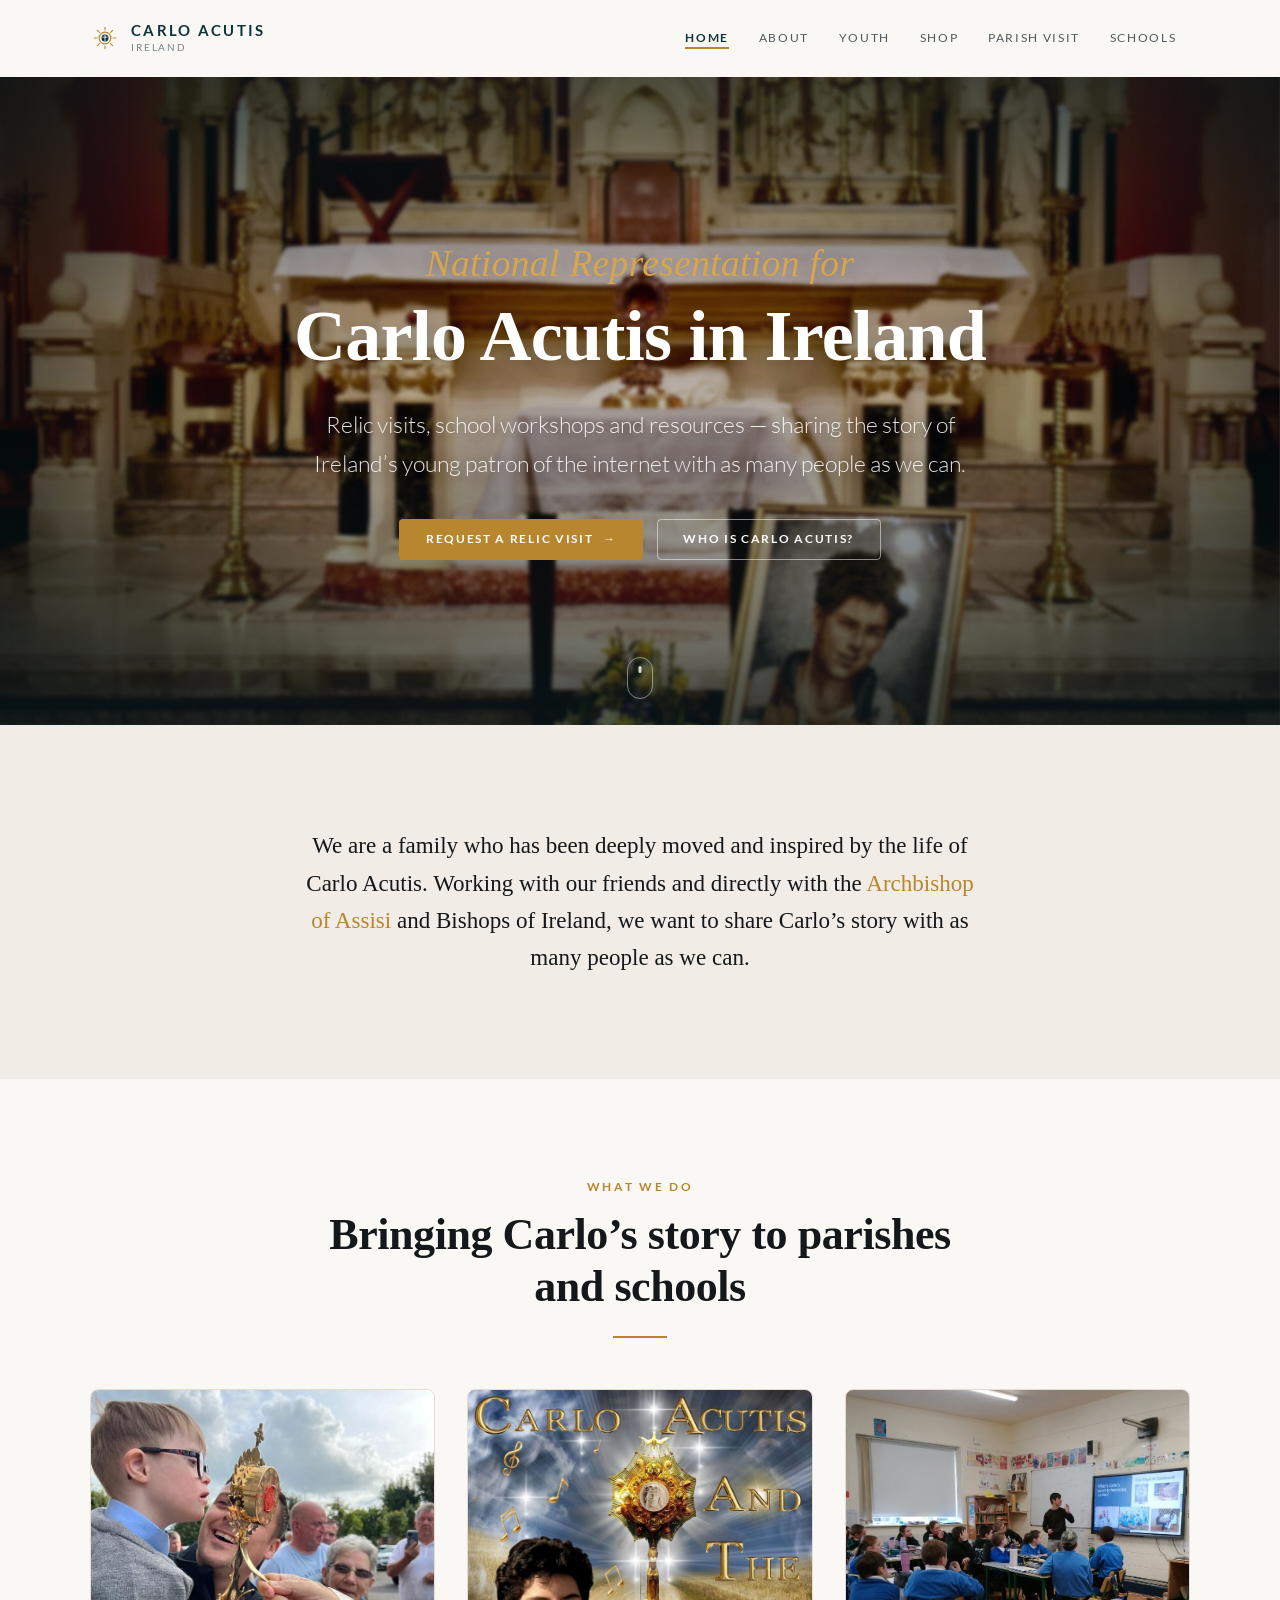
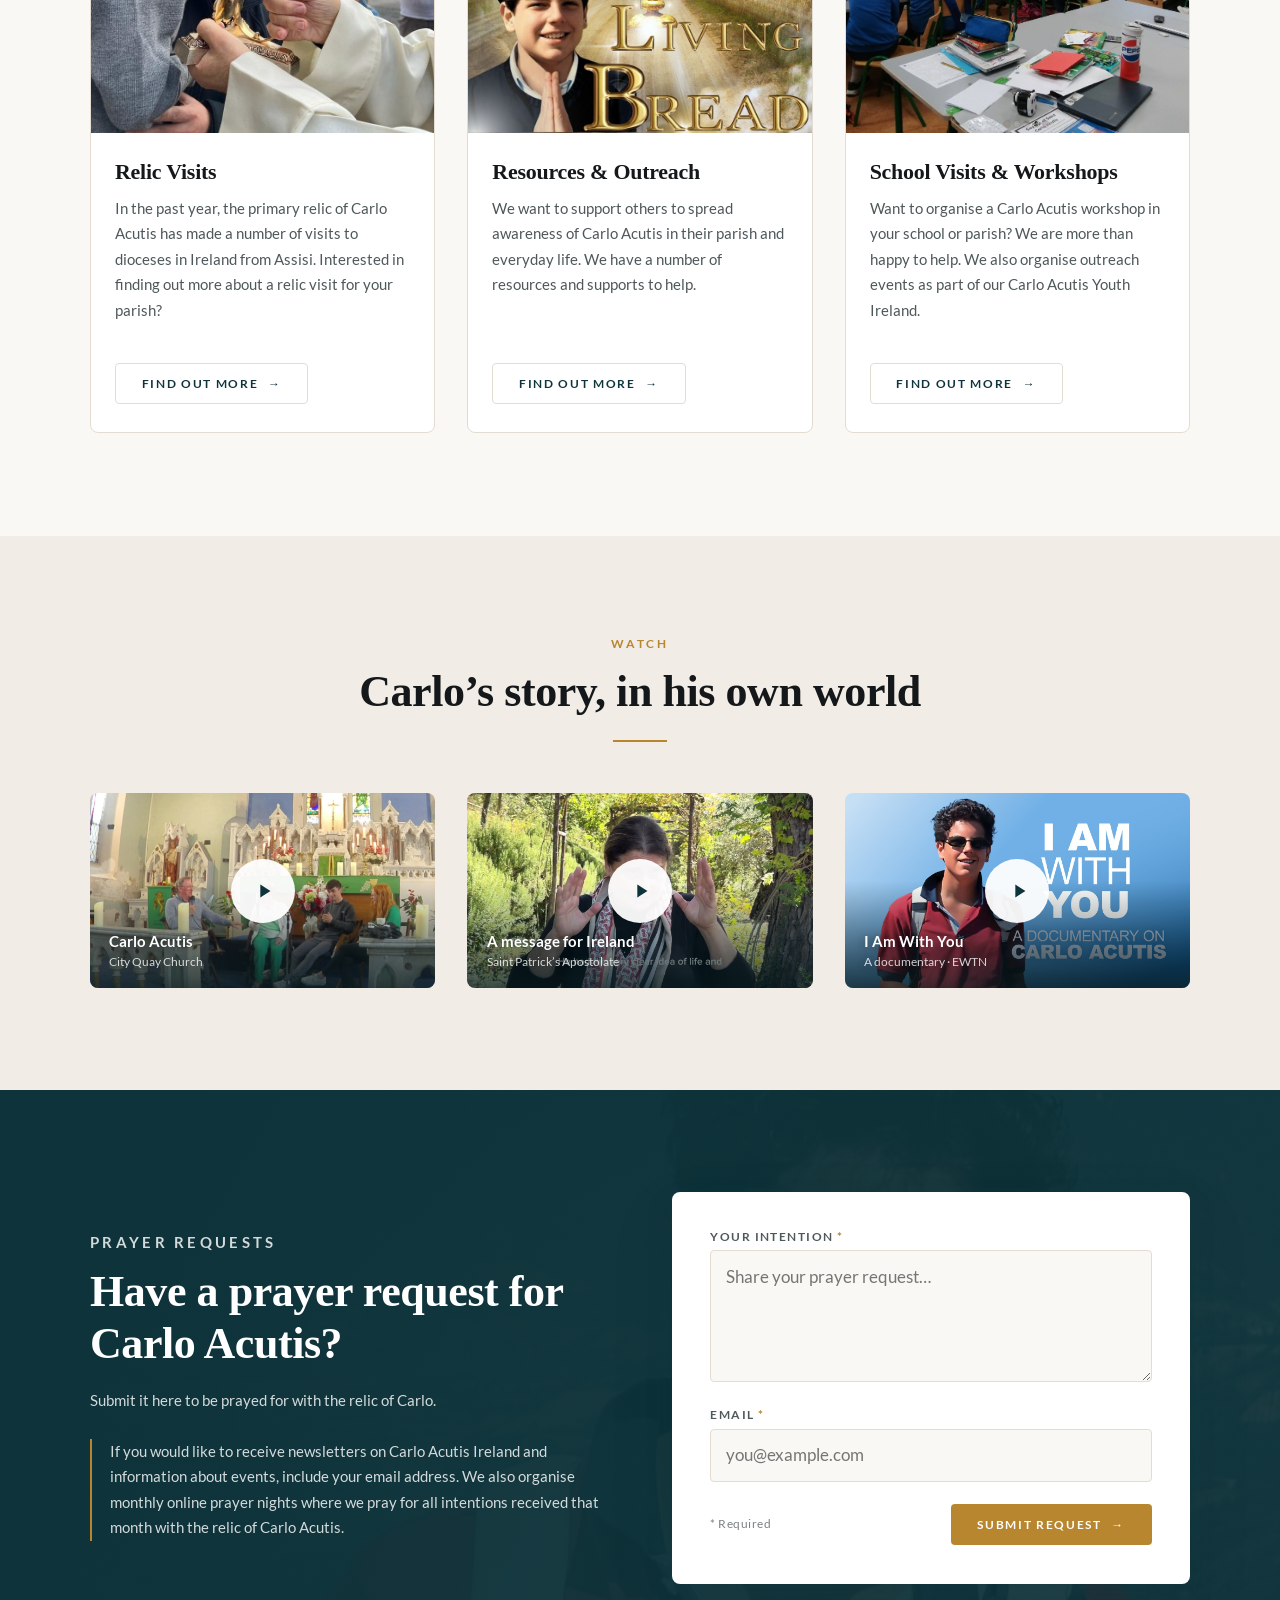
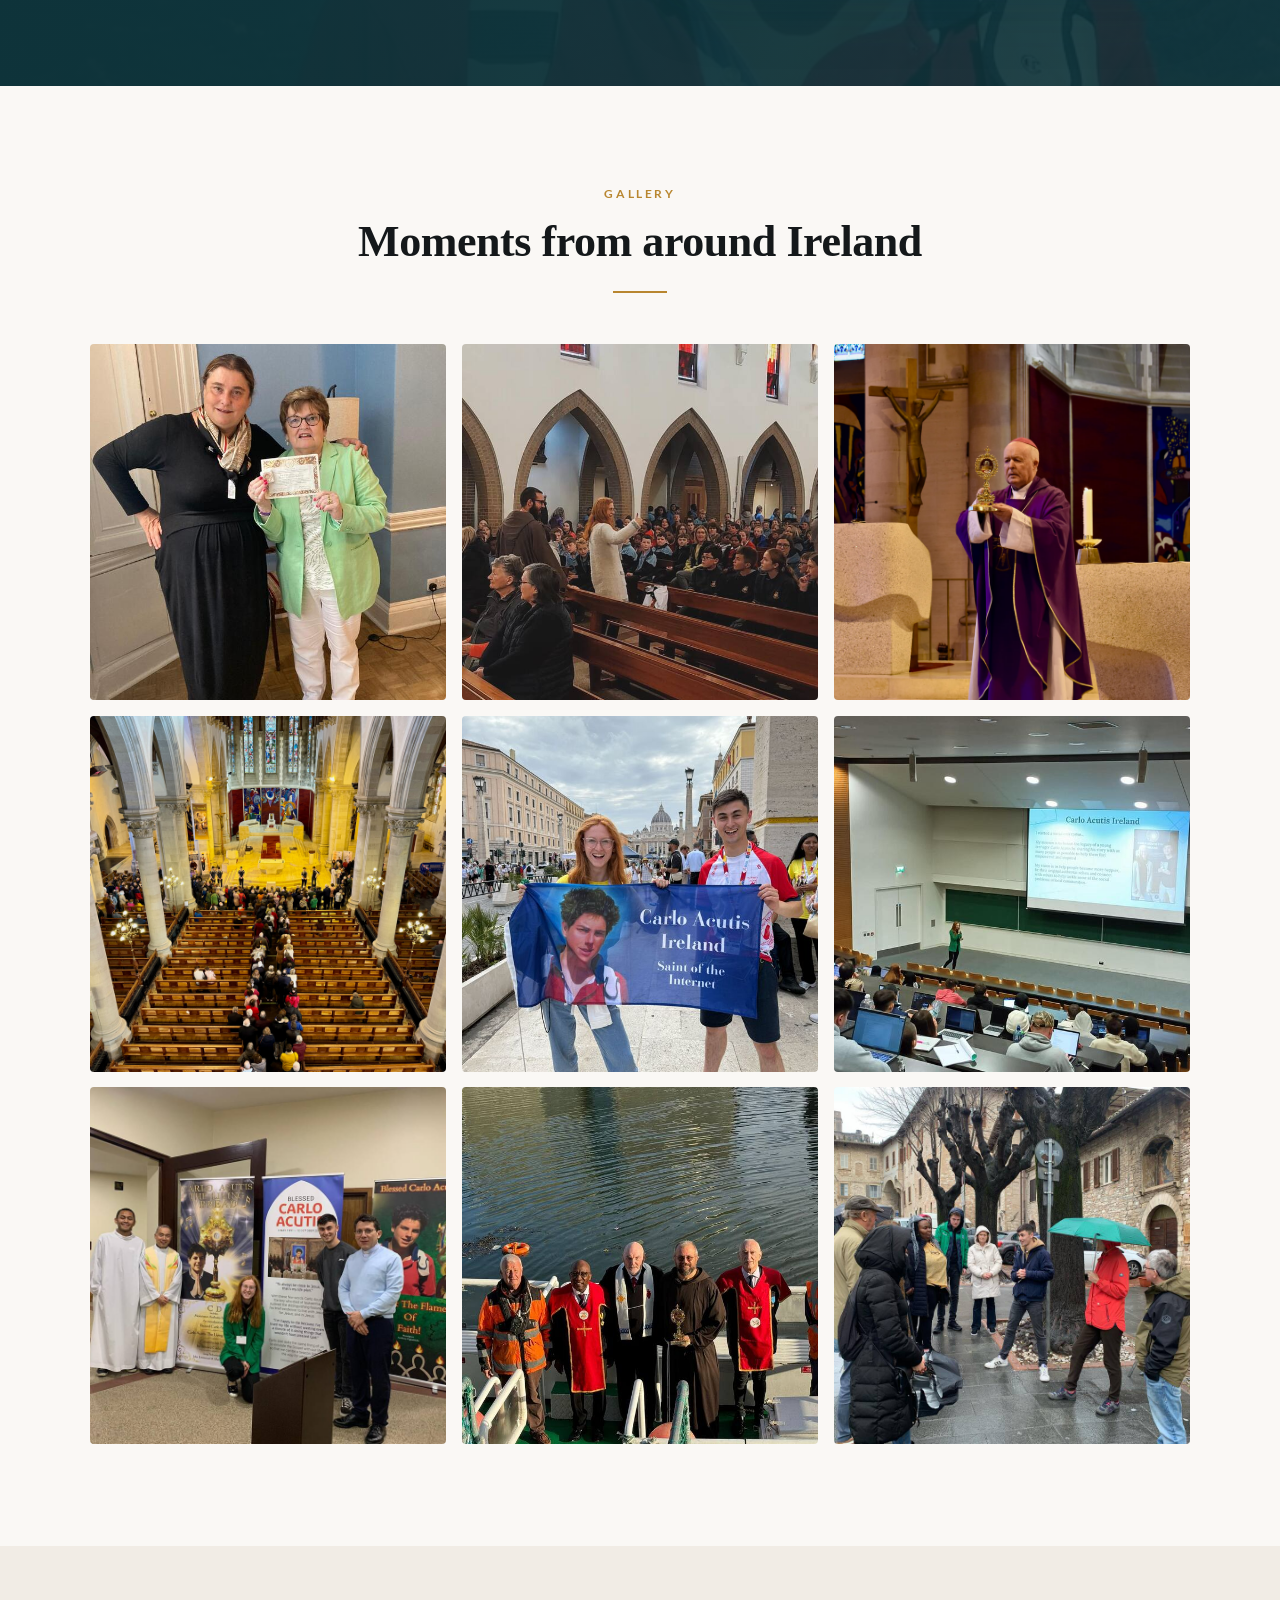
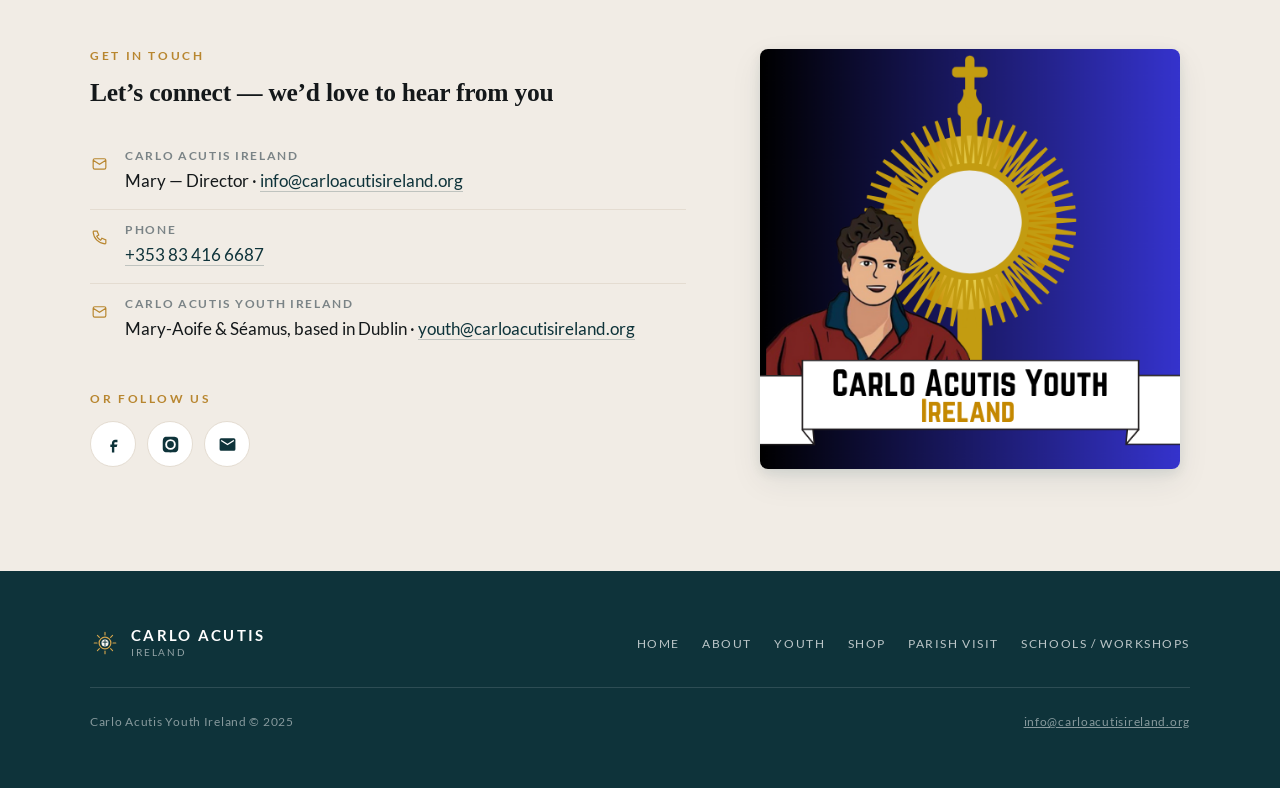
==== index.html @ 036ad4de "Redesign phase 1: rebuild the home page Plain static HTML, hand-written CSS, vanilla JS. No framewor" ====
<!doctype html>
<html lang="en" class="no-js">
<head>
<meta charset="utf-8">
<meta name="viewport" content="width=device-width, initial-scale=1">
<title>Carlo Acutis Ireland — National Representation for Carlo Acutis in Ireland</title>
<meta name="description" content="National representation for Carlo Acutis in Ireland. We arrange relic visits to parishes, run school workshops, and share resources on the life of Saint Carlo Acutis.">

<!-- Social sharing. NOTE: og:image must be an absolute URL to render on
     Facebook / WhatsApp. Replace the domain below when the site goes live. -->
<meta property="og:type" content="website">
<meta property="og:site_name" content="Carlo Acutis Ireland">
<meta property="og:title" content="Carlo Acutis Ireland">
<meta property="og:description" content="Relic visits, school workshops and resources on the life of Saint Carlo Acutis, for parishes and schools across Ireland.">
<meta property="og:image" content="https://www.carloacutisireland.org/uploads/1/2/2/5/122563310/published/whatsapp-image-2024-08-01-at-17-40-385b78.jpg">
<meta property="og:url" content="https://www.carloacutisireland.org/">
<meta name="twitter:card" content="summary_large_image">

<link rel="icon" href="assets/img/favicon.svg" type="image/svg+xml">
<link rel="mask-icon" href="assets/img/favicon.svg" color="#0E333A">
<meta name="theme-color" content="#0E333A">

<link rel="preload" as="font" type="font/woff2" href="assets/fonts/lora-700.woff2" crossorigin>
<link rel="preload" as="font" type="font/woff2" href="assets/fonts/lato-400.woff2" crossorigin>
<link rel="stylesheet" href="assets/css/site.css">

<script type="application/ld+json">
{
  "@context":"https://schema.org",
  "@type":"Organization",
  "name":"Carlo Acutis Ireland",
  "url":"https://www.carloacutisireland.org/",
  "description":"National representation for Carlo Acutis in Ireland — relic visits, school workshops and resources.",
  "email":"info@carloacutisireland.org",
  "telephone":"+353834166687",
  "address":{"@type":"PostalAddress","addressCountry":"IE"},
  "sameAs":[
    "https://www.facebook.com/profile.php?id=61556684483856",
    "https://www.instagram.com/carlo_acutis_youth_irl/"
  ]
}
</script>
</head>
<body>
<a class="skip-link" href="#main">Skip to content</a>

<!-- ====================== Header ====================== -->
<header class="site-header">
  <div class="container header-inner">
    <a class="brand" href="index.html" aria-label="Carlo Acutis Ireland — home">
      <svg viewBox="0 0 64 64" aria-hidden="true" focusable="false">
        <g stroke="#B8862F" stroke-width="2.4" stroke-linecap="round">
          <path d="M32 9v6M32 49v6M9 32h6M49 32h6"/>
          <path d="M15.8 15.8l4.2 4.2M44 44l4.2 4.2M48.2 15.8L44 20M20 44l-4.2 4.2"/>
        </g>
        <circle cx="32" cy="32" r="12.5" fill="none" stroke="#B8862F" stroke-width="2.6"/>
        <circle cx="32" cy="32" r="7.5" fill="#0E333A"/>
        <path d="M32 26.5v11M27.6 30.2h8.8" stroke="#FAF8F5" stroke-width="1.9" stroke-linecap="round"/>
      </svg>
      <span class="brand-name">Carlo Acutis<small>Ireland</small></span>
    </a>

    <button class="nav-toggle" type="button" aria-expanded="false" aria-controls="primary-nav" aria-label="Open menu">
      <span></span>
    </button>

    <nav aria-label="Primary">
      <ul class="nav" id="primary-nav">
        <li><a href="index.html" aria-current="page">Home</a></li>
        <li><a href="about.html">About</a></li>
        <li><a href="youth.html">Youth</a></li>
        <li><a href="shop.html">Shop</a></li>
        <li><a href="relicvisit.html">Parish Visit</a></li>
        <li><a href="schoolworkshops.html">Schools</a></li>
      </ul>
    </nav>
  </div>
</header>

<main id="main">

  <!-- ====================== Hero ====================== -->
  <section class="hero">
    <div class="hero-media">
      <img src="uploads/1/2/2/5/122563310/background-images/902490774.jpg"
           alt="The relic of Carlo Acutis displayed on an altar beside his portrait, surrounded by flowers"
           width="2000" height="1338" fetchpriority="high" decoding="async">
    </div>
    <div class="container hero-inner">
      <h1>
        <span class="accent">National Representation for</span>
        Carlo Acutis in Ireland
      </h1>
      <p class="hero-sub">
        Relic visits, school workshops and resources — sharing the story of
        Ireland&rsquo;s young patron of the internet with as many people as we can.
      </p>
      <div class="hero-actions">
        <a class="btn btn--gold" href="relicvisit.html">
          Request a relic visit <span class="arw" aria-hidden="true">&rarr;</span>
        </a>
        <a class="btn btn--ghost" href="about.html">Who is Carlo Acutis?</a>
      </div>
    </div>
    <div class="scroll-cue" aria-hidden="true"></div>
  </section>

  <!-- ====================== Intro ====================== -->
  <section class="section section--alt">
    <div class="container container--narrow">
      <p class="lead reveal">
        We are a family who has been deeply moved and inspired by the life of Carlo
        Acutis. Working with our friends and directly with the
        <span class="drop">Archbishop of Assisi</span> and Bishops of Ireland, we want to
        share Carlo&rsquo;s story with as many people as we can.
      </p>
    </div>
  </section>

  <!-- ====================== What we do ====================== -->
  <section class="section" aria-labelledby="what-we-do">
    <div class="container">
      <div class="section-head reveal">
        <p class="eyebrow">What we do</p>
        <h2 id="what-we-do">Bringing Carlo&rsquo;s story to parishes and schools</h2>
        <hr class="rule">
      </div>

      <div class="grid grid--3" data-stagger>

        <article class="card reveal">
          <div class="card-media">
            <img src="uploads/1/2/2/5/122563310/published/whatsapp-image-2024-08-01-at-17-40-385b78.jpg"
                 alt="A young boy venerating the relic of Carlo Acutis, held by a priest outdoors"
                 width="766" height="765" loading="lazy" decoding="async">
          </div>
          <div class="card-body">
            <h3>Relic Visits</h3>
            <p>In the past year, the primary relic of Carlo Acutis has made a number of
               visits to dioceses in Ireland from Assisi. Interested in finding out more
               about a relic visit for your parish?</p>
            <a class="btn btn--ghost" href="relicvisit.html">
              Find out more <span class="arw" aria-hidden="true">&rarr;</span>
            </a>
          </div>
        </article>

        <article class="card reveal">
          <div class="card-media">
            <img src="uploads/1/2/2/5/122563310/carlo-bread-cover_orig.jpg"
                 alt="Artwork of Carlo Acutis in prayer beneath a monstrance, titled Carlo Acutis and the Living Bread"
                 width="800" height="800" loading="lazy" decoding="async">
          </div>
          <div class="card-body">
            <h3>Resources &amp; Outreach</h3>
            <p>We want to support others to spread awareness of Carlo Acutis in their
               parish and everyday life. We have a number of resources and supports to
               help.</p>
            <a class="btn btn--ghost" href="shop.html">
              Find out more <span class="arw" aria-hidden="true">&rarr;</span>
            </a>
          </div>
        </article>

        <article class="card reveal">
          <div class="card-media">
            <img src="uploads/1/2/2/5/122563310/ardfinnan_orig.jpg"
                 alt="A classroom of primary school children during a Carlo Acutis workshop"
                 width="871" height="871" loading="lazy" decoding="async">
          </div>
          <div class="card-body">
            <h3>School Visits &amp; Workshops</h3>
            <p>Want to organise a Carlo Acutis workshop in your school or parish? We are
               more than happy to help. We also organise outreach events as part of our
               Carlo Acutis Youth Ireland.</p>
            <a class="btn btn--ghost" href="schoolworkshops.html">
              Find out more <span class="arw" aria-hidden="true">&rarr;</span>
            </a>
          </div>
        </article>

      </div>
    </div>
  </section>

  <!-- ====================== Videos ====================== -->
  <section class="section section--alt" aria-labelledby="watch">
    <div class="container">
      <div class="section-head reveal">
        <p class="eyebrow">Watch</p>
        <h2 id="watch">Carlo&rsquo;s story, in his own world</h2>
        <hr class="rule">
      </div>

      <div class="grid grid--3" data-stagger>
        <button class="video reveal" type="button"
                data-video-id="UqB35uJ-JjU"
                data-video-title="Carlo Acutis — City Quay Church"
                aria-label="Play video: Carlo Acutis, City Quay Church">
          <img src="assets/img/video/UqB35uJ-JjU.jpg" alt="" width="1280" height="720" loading="lazy" decoding="async">
          <span class="video-play" aria-hidden="true">
            <svg viewBox="0 0 24 24"><path d="M8 5v14l11-7z"/></svg>
          </span>
          <span class="video-title">Carlo Acutis<small>City Quay Church</small></span>
        </button>

        <button class="video reveal" type="button"
                data-video-id="JlwM4QSh1EA"
                data-video-title="Carlo Acutis' mother meets with John Emmanuel in Assisi"
                aria-label="Play video: Carlo Acutis' mother meets with John Emmanuel in Assisi">
          <img src="assets/img/video/JlwM4QSh1EA.jpg" alt="" width="1280" height="720" loading="lazy" decoding="async">
          <span class="video-play" aria-hidden="true">
            <svg viewBox="0 0 24 24"><path d="M8 5v14l11-7z"/></svg>
          </span>
          <span class="video-title">A message for Ireland<small>Saint Patrick&rsquo;s Apostolate</small></span>
        </button>

        <button class="video reveal" type="button"
                data-video-id="dUpqQneSOFM"
                data-video-title="I Am With You — A Documentary on Carlo Acutis"
                aria-label="Play video: I Am With You, a documentary on Carlo Acutis">
          <img src="assets/img/video/dUpqQneSOFM.jpg" alt="" width="1280" height="720" loading="lazy" decoding="async">
          <span class="video-play" aria-hidden="true">
            <svg viewBox="0 0 24 24"><path d="M8 5v14l11-7z"/></svg>
          </span>
          <span class="video-title">I Am With You<small>A documentary &middot; EWTN</small></span>
        </button>
      </div>
    </div>
  </section>

  <!-- ====================== Prayer request ====================== -->
  <section class="section prayer" aria-labelledby="prayer-heading">
    <div class="prayer-bg" aria-hidden="true">
      <img src="uploads/1/2/2/5/122563310/background-images/1239238946.jpg" alt=""
           width="800" height="450" loading="lazy" decoding="async">
    </div>
    <div class="container">
      <div class="prayer-grid">

        <div class="prayer-copy reveal">
          <p class="eyebrow">Prayer requests</p>
          <h2 id="prayer-heading">Have a prayer request for Carlo Acutis?</h2>
          <p>Submit it here to be prayed for with the relic of Carlo.</p>
          <p class="prayer-note">
            If you would like to receive newsletters on Carlo Acutis Ireland and
            information about events, include your email address. We also organise
            monthly online prayer nights where we pray for all intentions received
            that month with the relic of Carlo Acutis.
          </p>
        </div>

        <div class="reveal">
          <form class="form-card" action="contact.php" method="post" novalidate>
            <!-- Honeypot: hidden from people, bots fill it in. -->
            <div class="hp" aria-hidden="true">
              <label>Leave this field empty
                <input type="text" name="cai_website" tabindex="-1" autocomplete="off">
              </label>
            </div>
            <input type="hidden" name="cai_form" value="prayer">
            <input type="hidden" name="cai_page" value="index.html">
            <input type="hidden" name="cai_ts" value="0">

            <div class="field">
              <label for="prayer-text">Your intention <span class="req" aria-hidden="true">*</span></label>
              <textarea id="prayer-text" name="_u337924750266719509" required
                        placeholder="Share your prayer request&hellip;"></textarea>
            </div>

            <div class="field">
              <label for="prayer-email">Email <span class="req" aria-hidden="true">*</span></label>
              <input id="prayer-email" type="email" name="_u995285208740708601" required
                     autocomplete="email" placeholder="you@example.com">
            </div>

            <div class="form-foot">
              <span class="form-hint">* Required</span>
              <button class="btn btn--gold" type="submit">
                Submit request <span class="arw" aria-hidden="true">&rarr;</span>
              </button>
            </div>
          </form>
        </div>

      </div>
    </div>
  </section>

  <!-- ====================== Gallery ====================== -->
  <section class="section" aria-labelledby="moments">
    <div class="container">
      <div class="section-head reveal">
        <p class="eyebrow">Gallery</p>
        <h2 id="moments">Moments from around Ireland</h2>
        <hr class="rule">
      </div>

      <div class="gallery" data-stagger>
        <button class="reveal" type="button" data-lightbox="uploads/1/2/2/5/122563310/carlo-mother_orig.jpg" data-caption="Two members of the team with a framed certificate">
          <img src="uploads/1/2/2/5/122563310/carlo-mother.jpg" alt="Two members of the Carlo Acutis Ireland team indoors, one holding a framed certificate" width="600" height="800" loading="lazy" decoding="async">
          <span class="zoom" aria-hidden="true"><svg viewBox="0 0 24 24"><circle cx="11" cy="11" r="7"/><path d="M16 16l5 5M11 8v6M8 11h6"/></svg></span>
        </button>
        <button class="reveal" type="button" data-lightbox="uploads/1/2/2/5/122563310/carlo-schools_orig.jpg" data-caption="A church full of schoolchildren during a school visit">
          <img src="uploads/1/2/2/5/122563310/carlo-schools.jpg" alt="A church filled with schoolchildren during a Carlo Acutis school visit, a friar and a speaker at the front" width="640" height="800" loading="lazy" decoding="async">
          <span class="zoom" aria-hidden="true"><svg viewBox="0 0 24 24"><circle cx="11" cy="11" r="7"/><path d="M16 16l5 5M11 8v6M8 11h6"/></svg></span>
        </button>
        <button class="reveal" type="button" data-lightbox="uploads/1/2/2/5/122563310/dsc-0108_1_orig.jpg" data-caption="The reliquary raised at the altar">
          <img src="uploads/1/2/2/5/122563310/dsc-0108_1.jpg" alt="A priest in purple vestments raising the reliquary of Carlo Acutis at the altar" width="800" height="768" loading="lazy" decoding="async">
          <span class="zoom" aria-hidden="true"><svg viewBox="0 0 24 24"><circle cx="11" cy="11" r="7"/><path d="M16 16l5 5M11 8v6M8 11h6"/></svg></span>
        </button>
        <button class="reveal" type="button" data-lightbox="uploads/1/2/2/5/122563310/img-2260_1_orig.jpg" data-caption="A packed church during a relic visit">
          <img src="uploads/1/2/2/5/122563310/img-2260_1.jpg" alt="A packed church seen from the gallery during a relic visit" width="800" height="800" loading="lazy" decoding="async">
          <span class="zoom" aria-hidden="true"><svg viewBox="0 0 24 24"><circle cx="11" cy="11" r="7"/><path d="M16 16l5 5M11 8v6M8 11h6"/></svg></span>
        </button>
        <button class="reveal" type="button" data-lightbox="uploads/1/2/2/5/122563310/whatsapp-image-2025-08-24-at-13-21-07_orig.jpg" data-caption="Carlo Acutis Ireland in Rome">
          <img src="uploads/1/2/2/5/122563310/whatsapp-image-2025-08-24-at-13-21-07.jpg" alt="Two young people holding a Carlo Acutis Ireland banner in Rome, the dome of St Peter&rsquo;s behind them" width="600" height="800" loading="lazy" decoding="async">
          <span class="zoom" aria-hidden="true"><svg viewBox="0 0 24 24"><circle cx="11" cy="11" r="7"/><path d="M16 16l5 5M11 8v6M8 11h6"/></svg></span>
        </button>
        <button class="reveal" type="button" data-lightbox="uploads/1/2/2/5/122563310/whatsapp-image-2025-04-13-at-11-28-24_orig.jpg" data-caption="A talk given in a university lecture theatre">
          <img src="uploads/1/2/2/5/122563310/whatsapp-image-2025-04-13-at-11-28-24.jpg" alt="A university lecture theatre with a Carlo Acutis Ireland presentation on the screen" width="800" height="600" loading="lazy" decoding="async">
          <span class="zoom" aria-hidden="true"><svg viewBox="0 0 24 24"><circle cx="11" cy="11" r="7"/><path d="M16 16l5 5M11 8v6M8 11h6"/></svg></span>
        </button>
        <button class="reveal" type="button" data-lightbox="uploads/1/2/2/5/122563310/468073240-17882677038172796-7688200296177491197-n_orig.jpg" data-caption="A Carlo Acutis exhibition at a parish event">
          <img src="uploads/1/2/2/5/122563310/468073240-17882677038172796-7688200296177491197-n.jpg" alt="Clergy and young people beside Carlo Acutis exhibition banners at a parish event" width="800" height="752" loading="lazy" decoding="async">
          <span class="zoom" aria-hidden="true"><svg viewBox="0 0 24 24"><circle cx="11" cy="11" r="7"/><path d="M16 16l5 5M11 8v6M8 11h6"/></svg></span>
        </button>
        <button class="reveal" type="button" data-lightbox="uploads/1/2/2/5/122563310/marco_orig.jpg" data-caption="The reliquary carried on the River Liffey">
          <img src="uploads/1/2/2/5/122563310/marco.jpg" alt="Clergy and members of a chivalric order with the reliquary aboard a boat on the River Liffey" width="642" height="800" loading="lazy" decoding="async">
          <span class="zoom" aria-hidden="true"><svg viewBox="0 0 24 24"><circle cx="11" cy="11" r="7"/><path d="M16 16l5 5M11 8v6M8 11h6"/></svg></span>
        </button>
        <button class="reveal" type="button" data-lightbox="uploads/1/2/2/5/122563310/assisi-trip-2_orig.jpg" data-caption="The pilgrimage to Assisi">
          <img src="uploads/1/2/2/5/122563310/assisi-trip-2.jpg" alt="Pilgrims gathered in a rainy street in Assisi" width="800" height="800" loading="lazy" decoding="async">
          <span class="zoom" aria-hidden="true"><svg viewBox="0 0 24 24"><circle cx="11" cy="11" r="7"/><path d="M16 16l5 5M11 8v6M8 11h6"/></svg></span>
        </button>
      </div>
    </div>
  </section>

  <!-- ====================== Connect ====================== -->
  <section class="section section--alt" aria-labelledby="connect">
    <div class="container">
      <div class="connect-grid">
        <div class="reveal">
          <p class="eyebrow">Get in touch</p>
          <h2 id="connect">Let&rsquo;s connect — we&rsquo;d love to hear from you</h2>
          <ul class="contact-list">
            <li>
              <svg viewBox="0 0 24 24" aria-hidden="true"><path d="M20 8v9a2 2 0 0 1-2 2H6a2 2 0 0 1-2-2V8m16 0-8 5-8-5m16 0a2 2 0 0 0-2-2H6a2 2 0 0 0-2 2"/></svg>
              <span>
                <span class="k">Carlo Acutis Ireland</span>
                Mary — Director &middot;
                <a href="mailto:info@carloacutisireland.org">info@carloacutisireland.org</a>
              </span>
            </li>
            <li>
              <svg viewBox="0 0 24 24" aria-hidden="true"><path d="M5 4h4l2 5-2.5 1.5a11 11 0 0 0 5 5L15 13l5 2v4a1 1 0 0 1-1 1A16 16 0 0 1 4 5a1 1 0 0 1 1-1"/></svg>
              <span>
                <span class="k">Phone</span>
                <a href="tel:+353834166687">+353 83 416 6687</a>
              </span>
            </li>
            <li>
              <svg viewBox="0 0 24 24" aria-hidden="true"><path d="M20 8v9a2 2 0 0 1-2 2H6a2 2 0 0 1-2-2V8m16 0-8 5-8-5m16 0a2 2 0 0 0-2-2H6a2 2 0 0 0-2 2"/></svg>
              <span>
                <span class="k">Carlo Acutis Youth Ireland</span>
                Mary-Aoife &amp; Séamus, based in Dublin &middot;
                <a href="mailto:youth@carloacutisireland.org">youth@carloacutisireland.org</a>
              </span>
            </li>
          </ul>

          <p class="eyebrow" style="margin-top:2.25rem">Or follow us</p>
          <ul class="socials" style="justify-content:flex-start;margin-top:.75rem">
            <li><a href="https://www.facebook.com/profile.php?id=61556684483856" target="_blank" rel="noopener" aria-label="Carlo Acutis Ireland on Facebook">
              <svg viewBox="0 0 24 24" aria-hidden="true"><path d="M14 9h3V6h-3c-2.2 0-4 1.8-4 4v2H8v3h2v7h3v-7h3l1-3h-4v-2c0-.6.4-1 1-1z"/></svg></a></li>
            <li><a href="https://www.instagram.com/carlo_acutis_youth_irl/" target="_blank" rel="noopener" aria-label="Carlo Acutis Youth Ireland on Instagram">
              <svg viewBox="0 0 24 24" aria-hidden="true"><path d="M12 2.2c3.2 0 3.6 0 4.9.1 1.2.1 1.8.2 2.2.4.6.2 1 .5 1.4.9.4.4.7.8.9 1.4.2.4.4 1 .4 2.2.1 1.3.1 1.7.1 4.9s0 3.6-.1 4.9c0 1.2-.2 1.8-.4 2.2-.2.6-.5 1-.9 1.4-.4.4-.8.7-1.4.9-.4.2-1 .4-2.2.4-1.3.1-1.7.1-4.9.1s-3.6 0-4.9-.1c-1.2 0-1.8-.2-2.2-.4-.6-.2-1-.5-1.4-.9-.4-.4-.7-.8-.9-1.4-.2-.4-.4-1-.4-2.2C2.2 15.6 2.2 15.2 2.2 12s0-3.6.1-4.9c0-1.2.2-1.8.4-2.2.2-.6.5-1 .9-1.4.4-.4.8-.7 1.4-.9.4-.2 1-.4 2.2-.4C8.4 2.2 8.8 2.2 12 2.2zm0 3.1A6.7 6.7 0 1 0 18.7 12 6.7 6.7 0 0 0 12 5.3zm0 11A4.3 4.3 0 1 1 16.3 12 4.3 4.3 0 0 1 12 16.3zm6.9-11.2a1.6 1.6 0 1 1-1.6-1.6 1.6 1.6 0 0 1 1.6 1.6z"/></svg></a></li>
            <li><a href="mailto:info@carloacutisireland.org" aria-label="Email Carlo Acutis Ireland">
              <svg viewBox="0 0 24 24" aria-hidden="true"><path d="M20 4H4a2 2 0 0 0-2 2v12a2 2 0 0 0 2 2h16a2 2 0 0 0 2-2V6a2 2 0 0 0-2-2zm0 4-8 5-8-5V6l8 5 8-5z"/></svg></a></li>
          </ul>
        </div>

        <figure class="connect-figure reveal" style="margin:0">
          <img src="uploads/1/2/2/5/122563310/mary-eucharist-2_orig.png"
               alt="Carlo Acutis Youth Ireland logo — an illustration of Carlo before a monstrance"
               width="500" height="500" loading="lazy" decoding="async">
        </figure>
      </div>
    </div>
  </section>

</main>

<!-- ====================== Footer ====================== -->
<footer class="site-footer">
  <div class="container">
    <div class="footer-top">
      <a class="brand" href="index.html">
        <svg viewBox="0 0 64 64" aria-hidden="true" focusable="false">
          <g stroke="#D6A64C" stroke-width="2.4" stroke-linecap="round">
            <path d="M32 9v6M32 49v6M9 32h6M49 32h6"/>
            <path d="M15.8 15.8l4.2 4.2M44 44l4.2 4.2M48.2 15.8L44 20M20 44l-4.2 4.2"/>
          </g>
          <circle cx="32" cy="32" r="12.5" fill="none" stroke="#D6A64C" stroke-width="2.6"/>
          <circle cx="32" cy="32" r="7.5" fill="#FAF8F5"/>
          <path d="M32 26.5v11M27.6 30.2h8.8" stroke="#0E333A" stroke-width="1.9" stroke-linecap="round"/>
        </svg>
        <span class="brand-name">Carlo Acutis<small>Ireland</small></span>
      </a>
      <nav aria-label="Footer">
        <ul class="footer-nav">
          <li><a href="index.html">Home</a></li>
          <li><a href="about.html">About</a></li>
          <li><a href="youth.html">Youth</a></li>
          <li><a href="shop.html">Shop</a></li>
          <li><a href="relicvisit.html">Parish Visit</a></li>
          <li><a href="schoolworkshops.html">Schools / Workshops</a></li>
        </ul>
      </nav>
    </div>
    <div class="footer-bot">
      <span>Carlo Acutis Youth Ireland &copy; 2025</span>
      <span><a href="mailto:info@carloacutisireland.org" style="color:inherit">info@carloacutisireland.org</a></span>
    </div>
  </div>
</footer>

<!-- ====================== Lightbox ====================== -->
<div class="lightbox" id="lightbox" role="dialog" aria-modal="true" aria-label="Image viewer" aria-hidden="true">
  <img src="" alt="">
  <button class="lb-btn lb-close" type="button" data-lb="close" aria-label="Close">&times;</button>
  <button class="lb-btn lb-prev" type="button" data-lb="prev" aria-label="Previous image">
    <svg viewBox="0 0 24 24" width="20" height="20" fill="none" stroke="currentColor" stroke-width="1.8"><path d="M15 5l-7 7 7 7"/></svg>
  </button>
  <button class="lb-btn lb-next" type="button" data-lb="next" aria-label="Next image">
    <svg viewBox="0 0 24 24" width="20" height="20" fill="none" stroke="currentColor" stroke-width="1.8"><path d="M9 5l7 7-7 7"/></svg>
  </button>
  <span class="lb-count"></span>
</div>

<script src="assets/js/site.js" defer></script>
</body>
</html>
---- assets/css/site.css ----
/* ==========================================================================
   Carlo Acutis Ireland — design system
   Hand-written, no framework, no build step. Deploys identically to a static
   host and to PHP hosting.
   ========================================================================== */

/* --- Fonts ---------------------------------------------------------------
   Only woff2 is shipped. Every browser since ~2016 supports it, so the .eot,
   .ttf and .woff copies the old theme carried are dead weight.
   font-display:swap so text is readable while fonts load.
------------------------------------------------------------------------- */
@font-face{font-family:Lora;font-style:normal;font-weight:400;font-display:swap;src:url(../fonts/lora-400.woff2) format('woff2')}
@font-face{font-family:Lora;font-style:italic;font-weight:400;font-display:swap;src:url(../fonts/lora-400i.woff2) format('woff2')}
@font-face{font-family:Lora;font-style:normal;font-weight:700;font-display:swap;src:url(../fonts/lora-700.woff2) format('woff2')}
@font-face{font-family:Lato;font-style:normal;font-weight:300;font-display:swap;src:url(../fonts/lato-300.woff2) format('woff2')}
@font-face{font-family:Lato;font-style:normal;font-weight:400;font-display:swap;src:url(../fonts/lato-400.woff2) format('woff2')}
@font-face{font-family:Lato;font-style:italic;font-weight:400;font-display:swap;src:url(../fonts/lato-400i.woff2) format('woff2')}
@font-face{font-family:Lato;font-style:normal;font-weight:700;font-display:swap;src:url(../fonts/lato-700.woff2) format('woff2')}
@font-face{font-family:Montserrat;font-style:normal;font-weight:400;font-display:swap;src:url(../fonts/montserrat-400.woff2) format('woff2')}
@font-face{font-family:Montserrat;font-style:normal;font-weight:700;font-display:swap;src:url(../fonts/montserrat-700.woff2) format('woff2')}

/* --- Tokens -------------------------------------------------------------- */
:root{
  /* Colour. --petrol is the site's one existing brand colour, lifted from the
     shop section of the original. --gold is drawn from the relic photography. */
  --petrol:#0E333A;
  --petrol-700:#0A272D;
  --petrol-300:#2C5A63;
  --gold:#B8862F;
  --gold-soft:#D6A64C;
  --ink:#14181A;
  --ink-soft:#4E585B;
  --ink-faint:#7A8386;
  --paper:#FAF8F5;
  --paper-alt:#F1ECE5;
  --line:#E4DCD1;
  --white:#fff;

  --serif:Lora,Georgia,'Times New Roman',serif;
  --sans:Lato,-apple-system,BlinkMacSystemFont,'Segoe UI',Roboto,sans-serif;
  --ui:Montserrat,var(--sans);

  /* Fluid type — scales with viewport, no breakpoint jumps */
  --fs-display:clamp(2.4rem,1.3rem + 4.4vw,4.5rem);
  --fs-h2:clamp(1.75rem,1.2rem + 2vw,2.75rem);
  --fs-h3:clamp(1.15rem,1.05rem + .4vw,1.4rem);
  --fs-lead:clamp(1.1rem,1rem + .55vw,1.45rem);
  --fs-body:1.0625rem;
  --fs-sm:.9375rem;
  --fs-label:.75rem;

  --container:1180px;
  --gutter:clamp(1.25rem,4vw,2.5rem);
  --section-y:clamp(3.5rem,8vw,7rem);
  --radius:4px;
  --radius-lg:8px;

  --shadow-sm:0 1px 2px rgba(14,51,58,.06),0 2px 8px rgba(14,51,58,.05);
  --shadow-md:0 4px 12px rgba(14,51,58,.09),0 12px 32px rgba(14,51,58,.08);
  --shadow-lg:0 12px 28px rgba(14,51,58,.13),0 28px 64px rgba(14,51,58,.12);

  --ease:cubic-bezier(.22,.61,.36,1);
  --dur:.55s;
}

/* --- Reset --------------------------------------------------------------- */
*,*::before,*::after{box-sizing:border-box}
html{-webkit-text-size-adjust:100%}
body{
  margin:0;background:var(--paper);color:var(--ink);
  font:var(--fs-body)/1.7 var(--sans);
  -webkit-font-smoothing:antialiased;-moz-osx-font-smoothing:grayscale;
  overflow-x:hidden;
}
img,svg,iframe{display:block;max-width:100%}
img{height:auto}
h1,h2,h3,h4{margin:0;font-family:var(--serif);font-weight:700;line-height:1.18;letter-spacing:-.01em}
p{margin:0 0 1.15em}
p:last-child{margin-bottom:0}
a{color:inherit}
ul{margin:0;padding:0}
button{font:inherit;color:inherit}

/* Visible focus for keyboard users only — the old theme had none at all. */
:focus-visible{outline:2px solid var(--gold);outline-offset:3px;border-radius:2px}

.skip-link{
  position:absolute;left:50%;top:0;transform:translate(-50%,-120%);
  z-index:200;background:var(--petrol);color:#fff;padding:.7rem 1.3rem;
  font:600 var(--fs-sm)/1 var(--ui);text-decoration:none;
  transition:transform .2s var(--ease);
}
.skip-link:focus{transform:translate(-50%,0)}

/* --- Layout -------------------------------------------------------------- */
.container{width:100%;max-width:var(--container);margin-inline:auto;padding-inline:var(--gutter)}
.container--narrow{max-width:760px}
.section{padding-block:var(--section-y)}
.section--alt{background:var(--paper-alt)}
.section--dark{background:var(--petrol);color:#fff}

.eyebrow{
  font:700 var(--fs-label)/1 var(--ui);letter-spacing:.22em;text-transform:uppercase;
  color:var(--gold);margin:0 0 1rem;
}
.section--dark .eyebrow{color:var(--gold-soft)}

.section-head{text-align:center;max-width:640px;margin-inline:auto;margin-bottom:clamp(2.25rem,4vw,3.5rem)}
.section-head h2{font-size:var(--fs-h2)}
.section-head .rule{width:54px;height:2px;background:var(--gold);margin:1.4rem auto 0;border:0}

/* --- Buttons ------------------------------------------------------------- */
.btn{
  display:inline-flex;align-items:center;gap:.6rem;
  padding:.85rem 1.6rem;border:1px solid transparent;border-radius:var(--radius);
  font:700 var(--fs-label)/1 var(--ui);letter-spacing:.14em;text-transform:uppercase;
  text-decoration:none;cursor:pointer;
  transition:background .25s var(--ease),color .25s var(--ease),
             border-color .25s var(--ease),transform .25s var(--ease),box-shadow .25s var(--ease);
}
.btn--primary{background:var(--petrol);color:#fff}
.btn--primary:hover{background:var(--petrol-700);transform:translateY(-2px);box-shadow:var(--shadow-md)}
.btn--gold{background:var(--gold);color:#fff}
.btn--gold:hover{background:#a4762a;transform:translateY(-2px);box-shadow:var(--shadow-md)}
.btn--ghost{background:transparent;color:var(--petrol);border-color:var(--line)}
.btn--ghost:hover{border-color:var(--petrol);background:var(--petrol);color:#fff;transform:translateY(-2px)}
.btn .arw{transition:transform .25s var(--ease)}
.btn:hover .arw{transform:translateX(4px)}

/* --- Header -------------------------------------------------------------- */
.site-header{
  position:sticky;top:0;z-index:100;
  background:rgba(250,248,245,.86);
  backdrop-filter:saturate(160%) blur(14px);
  -webkit-backdrop-filter:saturate(160%) blur(14px);
  border-bottom:1px solid transparent;
  transition:border-color .3s var(--ease),box-shadow .3s var(--ease),background .3s var(--ease);
}
.site-header.is-stuck{border-bottom-color:var(--line);box-shadow:0 1px 16px rgba(14,51,58,.07)}
.header-inner{display:flex;align-items:center;justify-content:space-between;gap:1.5rem;min-height:76px;
  transition:min-height .3s var(--ease)}
.site-header.is-stuck .header-inner{min-height:64px}

.brand{display:flex;align-items:center;gap:.7rem;text-decoration:none;flex-shrink:0}
.brand svg{width:30px;height:30px;flex-shrink:0}
.brand-name{
  font:700 clamp(.8rem,.72rem + .3vw,.95rem)/1.15 var(--ui);
  letter-spacing:.15em;text-transform:uppercase;color:var(--petrol);
}
.brand-name small{display:block;font-size:.66em;font-weight:400;letter-spacing:.18em;color:var(--ink-faint);margin-top:.25em}

.nav{display:flex;align-items:center;gap:.15rem;list-style:none}
.nav a{
  display:block;padding:.6rem .85rem;text-decoration:none;position:relative;
  font:400 var(--fs-label)/1 var(--ui);letter-spacing:.14em;text-transform:uppercase;
  color:var(--ink-soft);transition:color .22s var(--ease);
}
.nav a:hover{color:var(--petrol)}
.nav a::after{
  content:"";position:absolute;left:.85rem;right:.85rem;bottom:.3rem;height:1.5px;
  background:var(--gold);transform:scaleX(0);transform-origin:center;
  transition:transform .3s var(--ease);
}
.nav a:hover::after,.nav a[aria-current=page]::after{transform:scaleX(1)}
.nav a[aria-current=page]{color:var(--petrol);font-weight:700}

.nav-toggle{
  display:none;width:44px;height:44px;padding:0;border:0;background:none;cursor:pointer;
  align-items:center;justify-content:center;
}
.nav-toggle span{display:block;width:22px;height:1.5px;background:var(--petrol);position:relative;transition:background .2s}
.nav-toggle span::before,.nav-toggle span::after{
  content:"";position:absolute;left:0;width:22px;height:1.5px;background:var(--petrol);
  transition:transform .3s var(--ease),top .3s var(--ease);
}
.nav-toggle span::before{top:-7px}
.nav-toggle span::after{top:7px}
.nav-toggle[aria-expanded=true] span{background:transparent}
.nav-toggle[aria-expanded=true] span::before{top:0;transform:rotate(45deg)}
.nav-toggle[aria-expanded=true] span::after{top:0;transform:rotate(-45deg)}

@media (max-width:900px){
  .nav-toggle{display:flex}
  .nav{
    position:fixed;inset:76px 0 auto;flex-direction:column;align-items:stretch;gap:0;
    background:var(--paper);border-bottom:1px solid var(--line);
    padding:.5rem var(--gutter) 1.5rem;
    box-shadow:var(--shadow-lg);
    clip-path:inset(0 0 100% 0);
    transition:clip-path .42s var(--ease);
  }
  .nav.is-open{clip-path:inset(0 0 0 0)}
  .nav a{padding:.95rem .25rem;font-size:.8rem;border-bottom:1px solid var(--line)}
  .nav li:last-child a{border-bottom:0}
  .nav a::after{display:none}
}

/* --- Hero ---------------------------------------------------------------- */
.hero{position:relative;min-height:clamp(460px,72vh,720px);display:grid;align-items:center;overflow:hidden}
.hero-media{position:absolute;inset:0;z-index:0}
.hero-media img{width:100%;height:100%;object-fit:cover;object-position:50% 42%;
  animation:heroZoom 18s var(--ease) forwards}
@keyframes heroZoom{from{transform:scale(1.06)}to{transform:scale(1)}}
/* Scrim: the original put white text straight onto busy photography, which was
   borderline unreadable. This guarantees contrast regardless of the image. */
.hero::after{
  content:"";position:absolute;inset:0;z-index:1;pointer-events:none;
  background:
    linear-gradient(180deg,rgba(8,26,30,.52) 0%,rgba(8,26,30,.18) 38%,rgba(8,26,30,.62) 100%),
    radial-gradient(120% 85% at 50% 55%,rgba(8,26,30,0) 30%,rgba(8,26,30,.45) 100%);
}
.hero-inner{position:relative;z-index:2;text-align:center;color:#fff;padding-block:clamp(4rem,10vw,7rem)}
.hero h1{
  font-size:var(--fs-display);color:#fff;text-wrap:balance;
  text-shadow:0 2px 28px rgba(6,20,24,.5);
}
.hero h1 .accent{display:block;color:var(--gold-soft);font-style:italic;font-weight:400;
  font-size:.52em;letter-spacing:.01em;margin-bottom:.5rem}
.hero-sub{
  margin:1.6rem auto 0;max-width:52ch;color:rgba(255,255,255,.88);
  font-size:var(--fs-lead);font-weight:300;text-shadow:0 1px 16px rgba(6,20,24,.5);
}
.hero-actions{display:flex;flex-wrap:wrap;gap:.85rem;justify-content:center;margin-top:2.2rem}
.hero .btn--ghost{color:#fff;border-color:rgba(255,255,255,.5)}
.hero .btn--ghost:hover{background:#fff;color:var(--petrol);border-color:#fff}

.scroll-cue{
  position:absolute;left:50%;bottom:1.6rem;z-index:2;transform:translateX(-50%);
  width:26px;height:42px;border:1.5px solid rgba(255,255,255,.45);border-radius:14px;
}
.scroll-cue::after{
  content:"";position:absolute;left:50%;top:8px;width:3px;height:7px;border-radius:2px;
  background:rgba(255,255,255,.8);transform:translateX(-50%);
  animation:cue 2s var(--ease) infinite;
}
@keyframes cue{0%{opacity:0;transform:translate(-50%,0)}35%{opacity:1}70%{opacity:0;transform:translate(-50%,14px)}100%{opacity:0}}

/* --- Lead / intro -------------------------------------------------------- */
.lead{
  font-family:var(--serif);font-size:var(--fs-lead);line-height:1.62;
  color:var(--ink);text-align:center;text-wrap:pretty;
}
.lead .drop{color:var(--gold)}

/* --- Cards --------------------------------------------------------------- */
.grid{display:grid;gap:clamp(1.25rem,2.5vw,2rem)}
.grid--3{grid-template-columns:repeat(3,1fr)}
.grid--2{grid-template-columns:repeat(2,1fr)}
@media (max-width:900px){.grid--3{grid-template-columns:repeat(2,1fr)}}
@media (max-width:640px){.grid--3,.grid--2{grid-template-columns:1fr}}

.card{
  display:flex;flex-direction:column;background:var(--white);
  border:1px solid var(--line);border-radius:var(--radius-lg);overflow:hidden;
  transition:transform .4s var(--ease),box-shadow .4s var(--ease),border-color .4s var(--ease);
}
.card:hover{transform:translateY(-5px);box-shadow:var(--shadow-lg);border-color:transparent}
.card-media{position:relative;aspect-ratio:1/1;overflow:hidden;background:var(--paper-alt)}
/* 1:1 because all three source images are square. A 4:3 box cropped the
   'Living Bread' artwork through its own lettering. */
.card-media img{width:100%;height:100%;object-fit:cover;transition:transform .7s var(--ease)}
.card:hover .card-media img{transform:scale(1.05)}
.card-body{padding:1.6rem 1.5rem 1.75rem;display:flex;flex-direction:column;flex:1}
.card-body h3{font-size:var(--fs-h3);margin-bottom:.7rem}
.card-body p{color:var(--ink-soft);font-size:var(--fs-sm);flex:1}
.card-body .btn{align-self:flex-start;margin-top:1.4rem}

/* --- Video facades -------------------------------------------------------
   The original embedded three live YouTube iframes on load — roughly a
   megabyte of third-party JS and cookies before anyone pressed play. These are
   local thumbnails; the iframe is only created on click.
------------------------------------------------------------------------- */
.video{
  position:relative;aspect-ratio:16/9;border:0;padding:0;width:100%;
  border-radius:var(--radius-lg);overflow:hidden;cursor:pointer;background:var(--petrol-700);
  transition:transform .4s var(--ease),box-shadow .4s var(--ease);
}
.video:hover{transform:translateY(-4px);box-shadow:var(--shadow-lg)}
.video img{width:100%;height:100%;object-fit:cover;transition:transform .7s var(--ease),filter .4s var(--ease)}
.video:hover img{transform:scale(1.04);filter:brightness(.88)}
.video::after{
  content:"";position:absolute;inset:0;
  background:linear-gradient(180deg,rgba(8,26,30,0) 45%,rgba(8,26,30,.78) 100%);
  pointer-events:none;
}
.video-play{
  position:absolute;top:50%;left:50%;transform:translate(-50%,-50%);z-index:2;
  width:64px;height:64px;border-radius:50%;
  background:rgba(255,255,255,.94);display:grid;place-items:center;
  transition:transform .35s var(--ease),background .35s var(--ease);
}
.video:hover .video-play{transform:translate(-50%,-50%) scale(1.09);background:#fff}
.video-play svg{width:22px;height:22px;fill:var(--petrol);margin-left:3px}
.video-title{
  position:absolute;left:0;right:0;bottom:0;z-index:2;padding:1.1rem 1.2rem;
  color:#fff;text-align:left;font:700 var(--fs-sm)/1.35 var(--sans);
  text-shadow:0 1px 10px rgba(6,20,24,.6);
}
.video-title small{display:block;font-weight:400;font-size:.8em;opacity:.8;margin-top:.2em}
.video iframe{position:absolute;inset:0;width:100%;height:100%;border:0;z-index:3}

/* --- Gallery ------------------------------------------------------------- */
.gallery{display:grid;grid-template-columns:repeat(3,1fr);gap:clamp(.5rem,1.2vw,1rem)}
@media (max-width:640px){.gallery{grid-template-columns:repeat(2,1fr)}}
.gallery button{
  position:relative;aspect-ratio:1;border:0;padding:0;cursor:pointer;overflow:hidden;
  border-radius:var(--radius);background:var(--paper-alt);
}
.gallery img{width:100%;height:100%;object-fit:cover;transition:transform .7s var(--ease)}
.gallery button::after{
  content:"";position:absolute;inset:0;background:rgba(8,26,30,0);
  transition:background .35s var(--ease);
}
.gallery button:hover img{transform:scale(1.07)}
.gallery button:hover::after{background:rgba(8,26,30,.22)}
.gallery .zoom{
  position:absolute;top:50%;left:50%;transform:translate(-50%,-50%) scale(.85);
  z-index:2;width:38px;height:38px;opacity:0;
  transition:opacity .35s var(--ease),transform .35s var(--ease);
}
.gallery .zoom svg{width:100%;height:100%;stroke:#fff;fill:none;stroke-width:1.6}
.gallery button:hover .zoom{opacity:1;transform:translate(-50%,-50%) scale(1)}

/* --- Lightbox ------------------------------------------------------------ */
.lightbox{
  position:fixed;inset:0;z-index:300;display:none;
  background:rgba(6,18,21,.94);backdrop-filter:blur(6px);
  align-items:center;justify-content:center;
  opacity:0;transition:opacity .3s var(--ease);
}
.lightbox.is-open{display:flex}
.lightbox.is-visible{opacity:1}
.lightbox img{
  max-width:min(1100px,92vw);max-height:86vh;object-fit:contain;
  border-radius:var(--radius);box-shadow:0 24px 80px rgba(0,0,0,.55);
  transform:scale(.97);transition:transform .3s var(--ease);
}
.lightbox.is-visible img{transform:scale(1)}
.lb-btn{
  position:absolute;background:rgba(255,255,255,.1);border:1px solid rgba(255,255,255,.22);
  color:#fff;width:48px;height:48px;border-radius:50%;cursor:pointer;
  display:grid;place-items:center;transition:background .25s var(--ease),transform .25s var(--ease);
}
.lb-btn:hover{background:rgba(255,255,255,.24);transform:scale(1.06)}
.lb-close{top:1.4rem;right:1.4rem;font-size:1.4rem;line-height:1}
.lb-prev{left:1.4rem;top:50%;margin-top:-24px}
.lb-next{right:1.4rem;top:50%;margin-top:-24px}
.lb-count{
  position:absolute;bottom:1.5rem;left:50%;transform:translateX(-50%);
  color:rgba(255,255,255,.75);font:400 var(--fs-sm)/1 var(--ui);letter-spacing:.1em;
}
@media (max-width:640px){.lb-prev{left:.5rem}.lb-next{right:.5rem}.lb-close{top:.7rem;right:.7rem}}

/* --- Prayer form ---------------------------------------------------------
   The original laid this form directly over a portrait of Carlo — white input
   boxes across his face, body copy unreadable on the busy areas. Here the
   photograph sits in its own panel and the form gets a solid surface.
------------------------------------------------------------------------- */
.prayer{position:relative;overflow:hidden;background:var(--petrol)}
.prayer-bg{position:absolute;inset:0;z-index:0}
.prayer-bg img{width:100%;height:100%;object-fit:cover;object-position:50% 28%;opacity:.22}
.prayer::after{
  content:"";position:absolute;inset:0;z-index:1;pointer-events:none;
  background:linear-gradient(115deg,var(--petrol) 12%,rgba(14,51,58,.82) 55%,rgba(14,51,58,.55) 100%);
}
.prayer .container{position:relative;z-index:2}
.prayer-grid{display:grid;grid-template-columns:1fr 1fr;gap:clamp(2rem,5vw,4.5rem);align-items:center}
@media (max-width:900px){.prayer-grid{grid-template-columns:1fr;gap:2.5rem}}
.prayer-copy{color:#fff}
.prayer-copy h2{font-size:var(--fs-h2);color:#fff;margin-bottom:1.1rem}
.prayer-copy p{color:rgba(255,255,255,.82);font-size:var(--fs-sm)}
.prayer-note{
  margin-top:1.6rem;padding-left:1.1rem;border-left:2px solid var(--gold);
  font-size:var(--fs-sm);color:rgba(255,255,255,.72)
}

.form-card{background:var(--white);border-radius:var(--radius-lg);padding:clamp(1.6rem,3vw,2.4rem);box-shadow:var(--shadow-lg)}
.field{margin-bottom:1.15rem}
.field label{display:block;margin-bottom:.45rem;font:700 var(--fs-label)/1 var(--ui);
  letter-spacing:.12em;text-transform:uppercase;color:var(--ink-soft)}
.field .req{color:var(--gold)}
/* width:100% — the original hard-coded 370px inputs, which overflowed any
   phone narrower than that. This was the cause of the horizontal scroll. */
.field input,.field textarea{
  width:100%;padding:.8rem .9rem;font:400 var(--fs-body)/1.5 var(--sans);
  color:var(--ink);background:var(--paper);
  border:1px solid var(--line);border-radius:var(--radius);
  transition:border-color .25s var(--ease),box-shadow .25s var(--ease),background .25s var(--ease);
}
.field textarea{min-height:132px;resize:vertical}
.field input:focus,.field textarea:focus{
  outline:0;border-color:var(--petrol-300);background:#fff;
  box-shadow:0 0 0 3px rgba(44,90,99,.14);
}
.form-foot{display:flex;align-items:center;justify-content:space-between;gap:1rem;flex-wrap:wrap;margin-top:1.4rem}
.form-hint{font-size:var(--fs-label);color:var(--ink-faint);letter-spacing:.04em}
.hp{position:absolute;left:-9999px;width:1px;height:1px;overflow:hidden}

/* --- Connect ------------------------------------------------------------- */
.connect-grid{display:grid;grid-template-columns:1.15fr .85fr;gap:clamp(2rem,5vw,4rem);align-items:center}
@media (max-width:820px){.connect-grid{grid-template-columns:1fr}}
.contact-list{list-style:none;margin:1.75rem 0 0}
.contact-list li{display:flex;gap:1rem;align-items:flex-start;padding:.85rem 0;border-bottom:1px solid var(--line)}
.contact-list li:last-child{border-bottom:0}
.contact-list svg{width:19px;height:19px;stroke:var(--gold);fill:none;stroke-width:1.5;flex-shrink:0;margin-top:.28rem}
.contact-list .k{display:block;font:700 var(--fs-label)/1 var(--ui);letter-spacing:.14em;
  text-transform:uppercase;color:var(--ink-faint);margin-bottom:.3rem}
.contact-list a{color:var(--petrol);text-decoration:none;border-bottom:1px solid rgba(14,51,58,.22);
  transition:border-color .2s var(--ease),color .2s var(--ease)}
.contact-list a:hover{color:var(--gold);border-bottom-color:var(--gold)}
.connect-figure img{width:100%;max-width:420px;margin-inline:auto;border-radius:var(--radius-lg);box-shadow:var(--shadow-md)}

/* --- Socials ------------------------------------------------------------- */
.socials{display:flex;gap:.7rem;justify-content:center;list-style:none;margin-top:1.6rem}
.socials a{
  width:46px;height:46px;border-radius:50%;display:grid;place-items:center;
  border:1px solid var(--line);background:var(--white);color:var(--petrol);
  transition:transform .3s var(--ease),background .3s var(--ease),color .3s var(--ease),border-color .3s var(--ease);
}
.socials svg{width:19px;height:19px;fill:currentColor}
.socials a:hover{transform:translateY(-3px);background:var(--petrol);color:#fff;border-color:var(--petrol)}

/* --- Footer -------------------------------------------------------------- */
.site-footer{background:var(--petrol);color:rgba(255,255,255,.72);padding-block:clamp(2.5rem,5vw,3.5rem)}
.footer-top{display:flex;flex-wrap:wrap;gap:1.5rem;align-items:center;justify-content:space-between;
  padding-bottom:1.75rem;border-bottom:1px solid rgba(255,255,255,.13)}
.site-footer .brand-name{color:#fff}
.site-footer .brand-name small{color:rgba(255,255,255,.55)}
.footer-nav{display:flex;flex-wrap:wrap;gap:.35rem 1.4rem;list-style:none}
.footer-nav a{
  text-decoration:none;color:rgba(255,255,255,.72);
  font:400 var(--fs-label)/1.9 var(--ui);letter-spacing:.13em;text-transform:uppercase;
  transition:color .22s var(--ease)}
.footer-nav a:hover{color:var(--gold-soft)}
.footer-bot{padding-top:1.5rem;display:flex;flex-wrap:wrap;gap:.5rem 1.5rem;justify-content:space-between;
  font-size:var(--fs-label);letter-spacing:.06em;color:rgba(255,255,255,.5)}

/* --- Scroll reveal ------------------------------------------------------- */
.reveal{opacity:0;transform:translateY(18px)}
.js .reveal{transition:opacity .7s var(--ease),transform .7s var(--ease)}
.reveal.is-in{opacity:1;transform:none}
.no-js .reveal{opacity:1;transform:none}

/* --- Motion preference ---------------------------------------------------
   Everything above degrades to no movement at all when the visitor asks for it.
------------------------------------------------------------------------- */
@media (prefers-reduced-motion:reduce){
  *,*::before,*::after{
    animation-duration:.001ms!important;animation-iteration-count:1!important;
    transition-duration:.001ms!important;scroll-behavior:auto!important;
  }
  .reveal{opacity:1!important;transform:none!important}
  .hero-media img{animation:none}
  .scroll-cue{display:none}
}
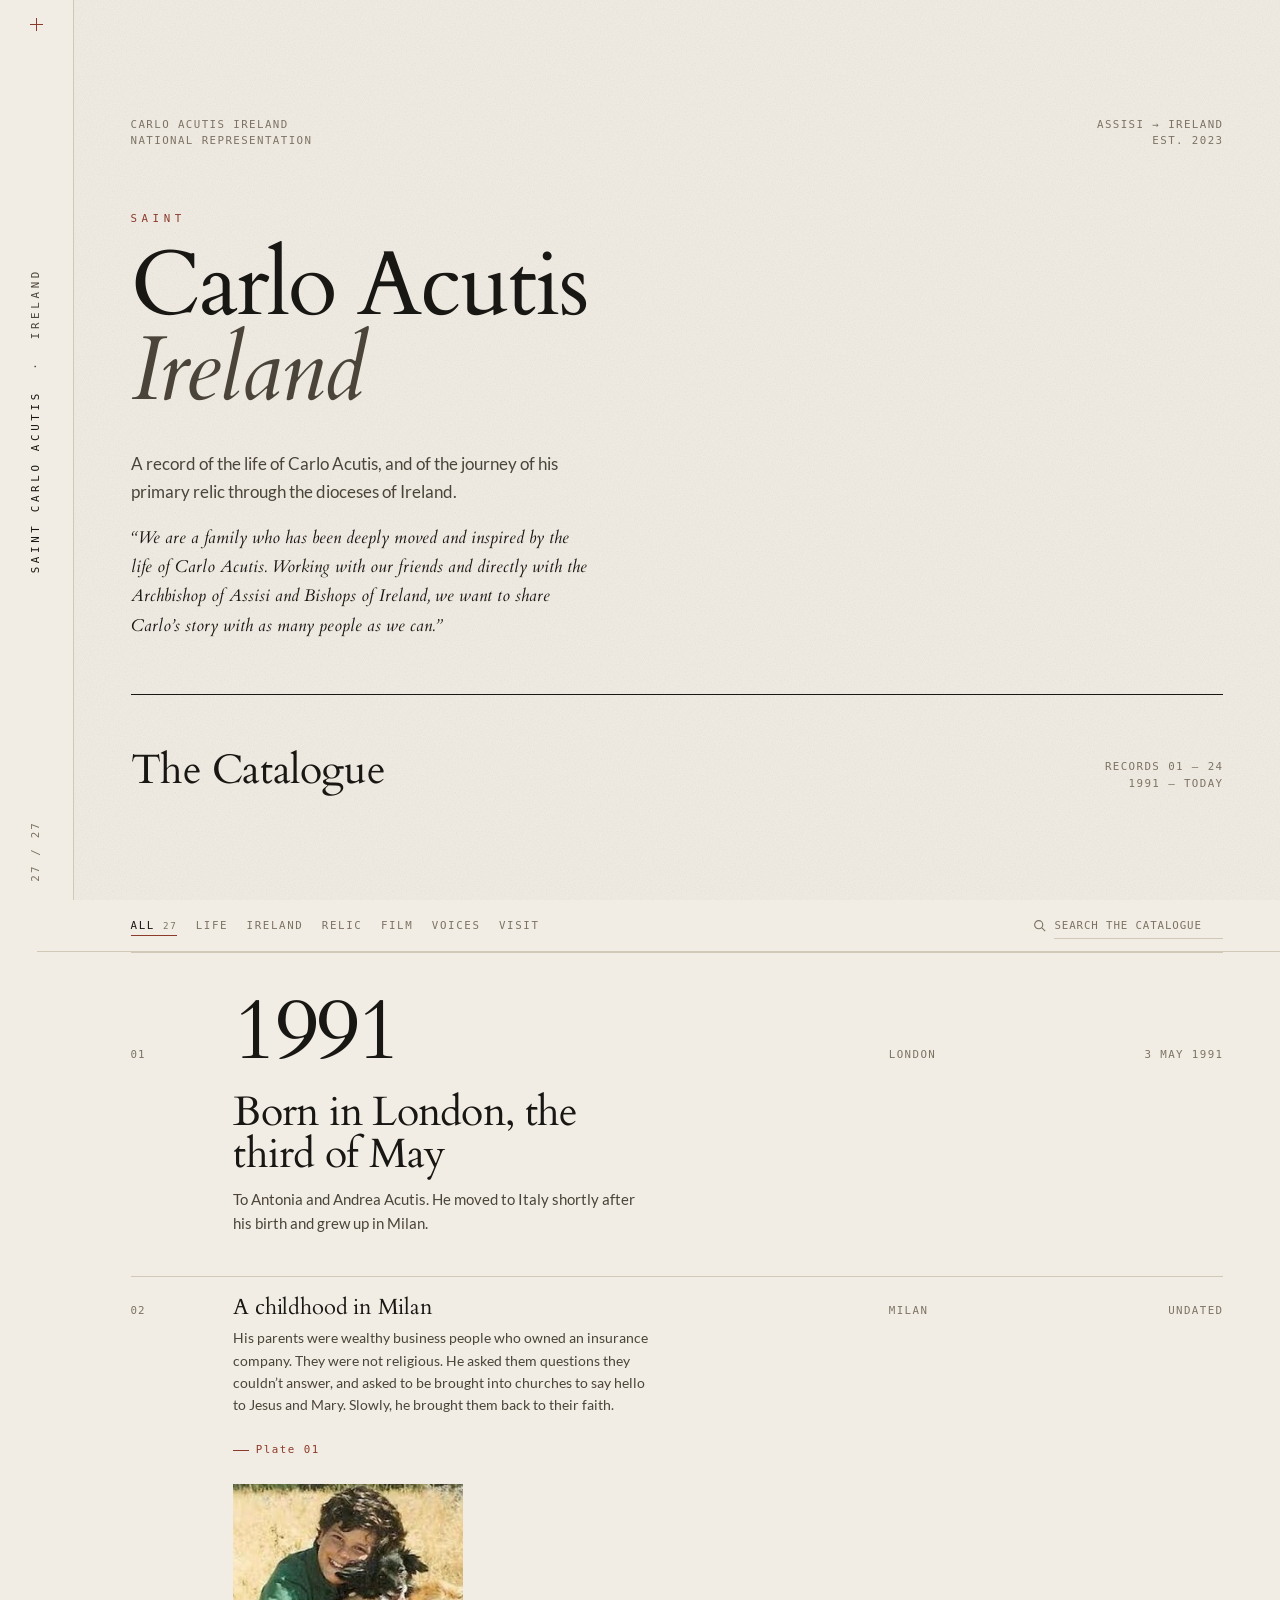
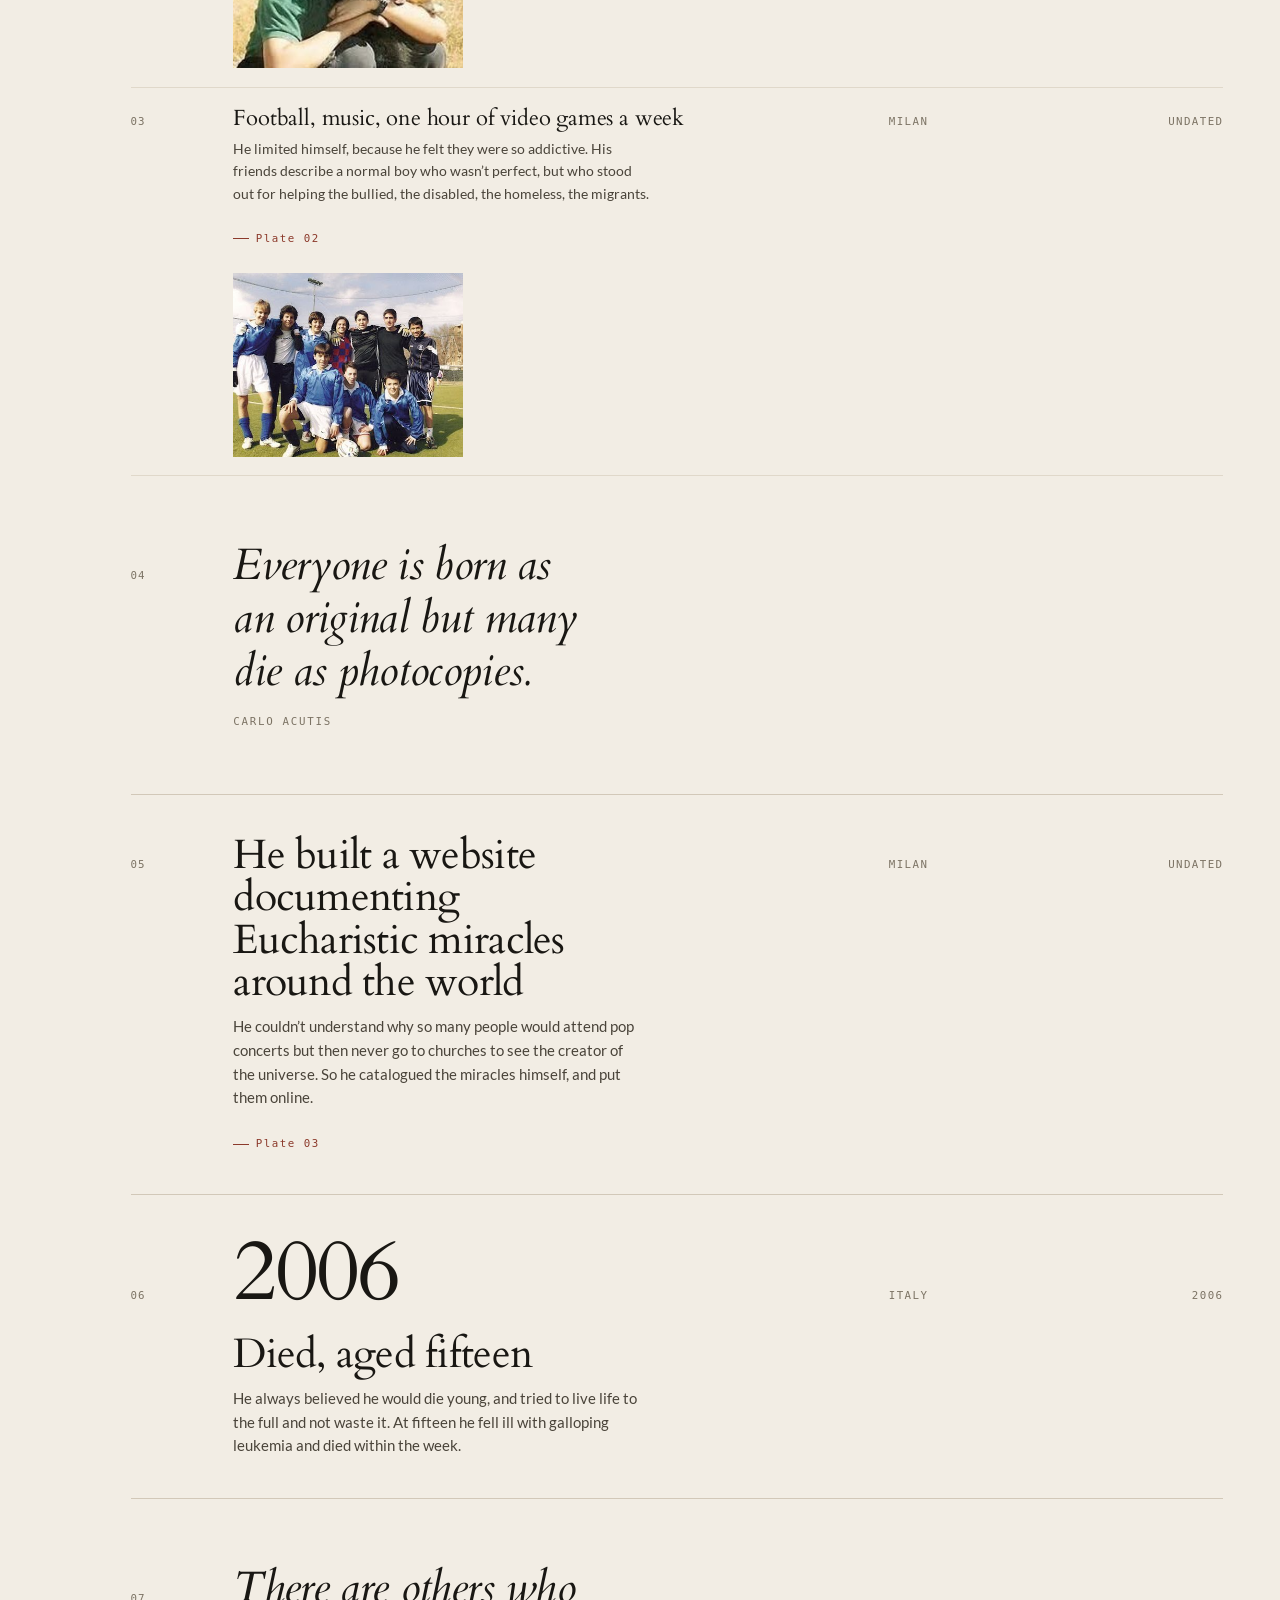
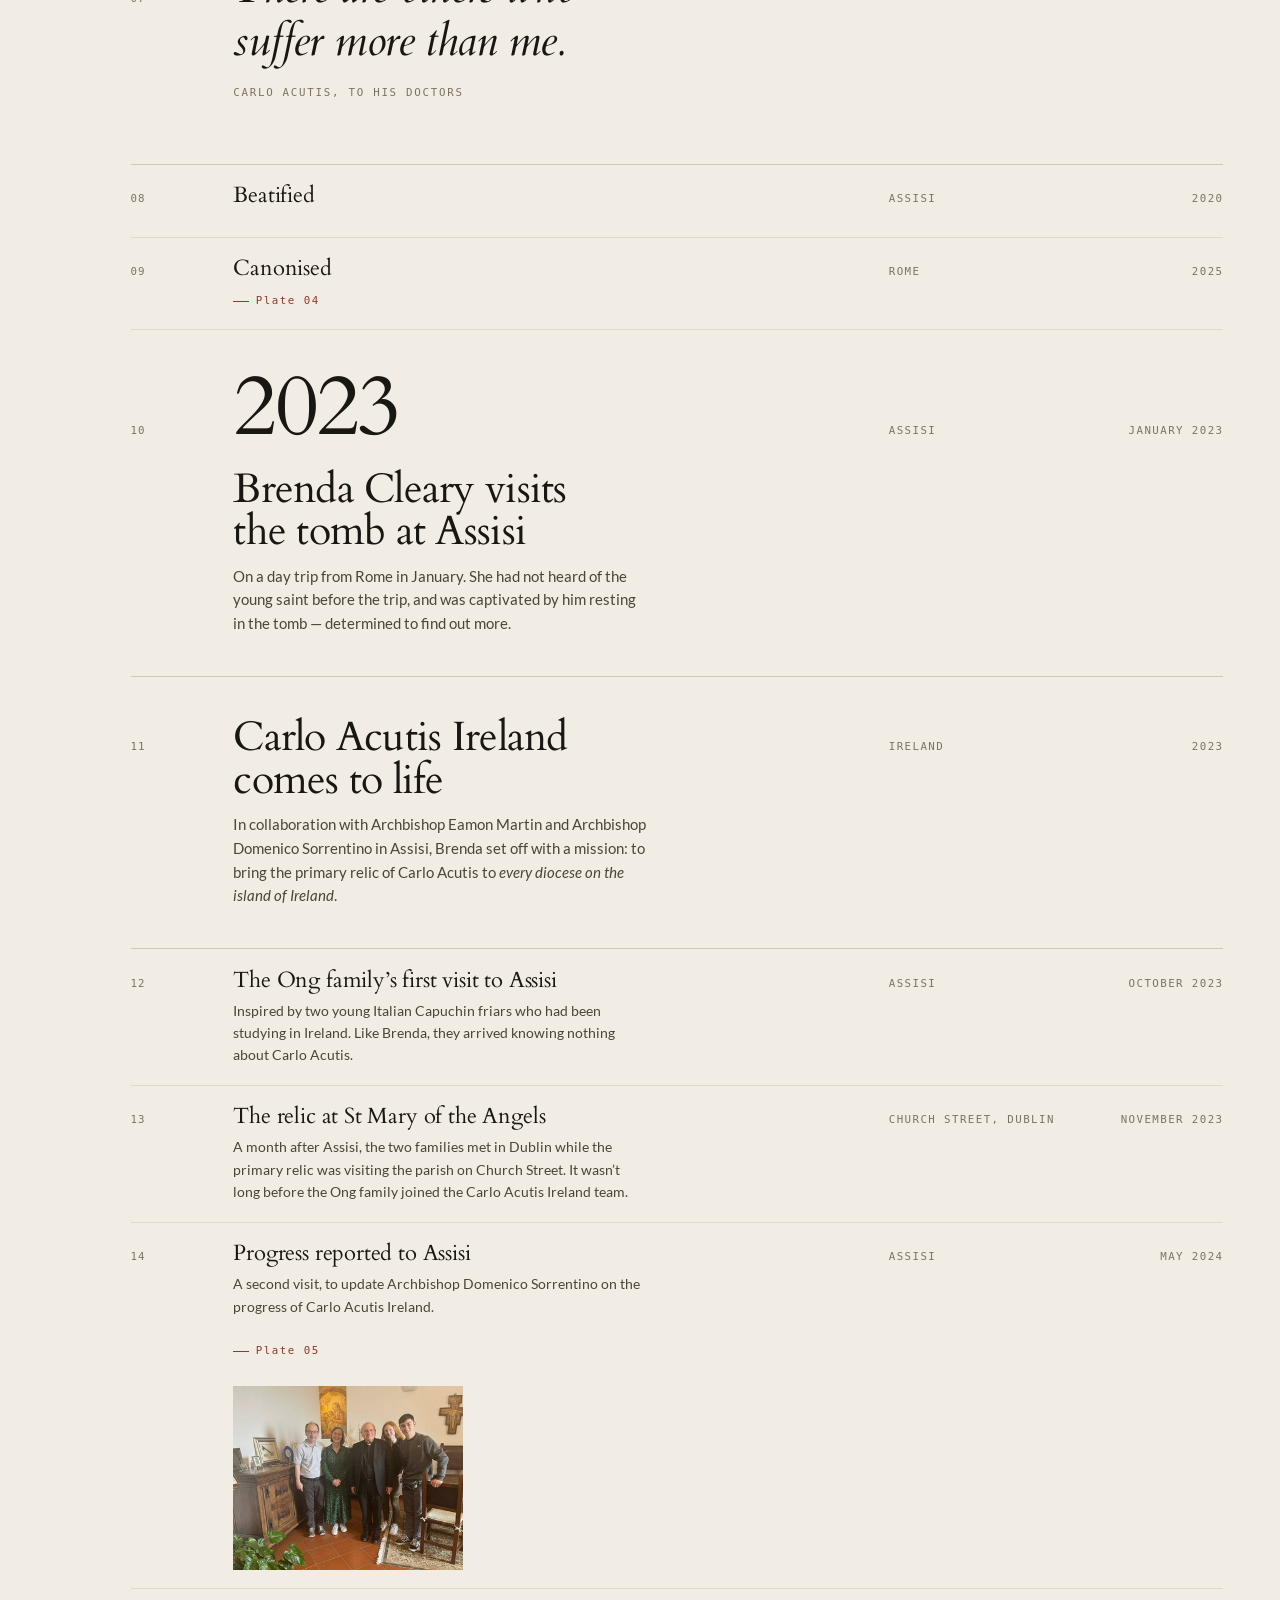
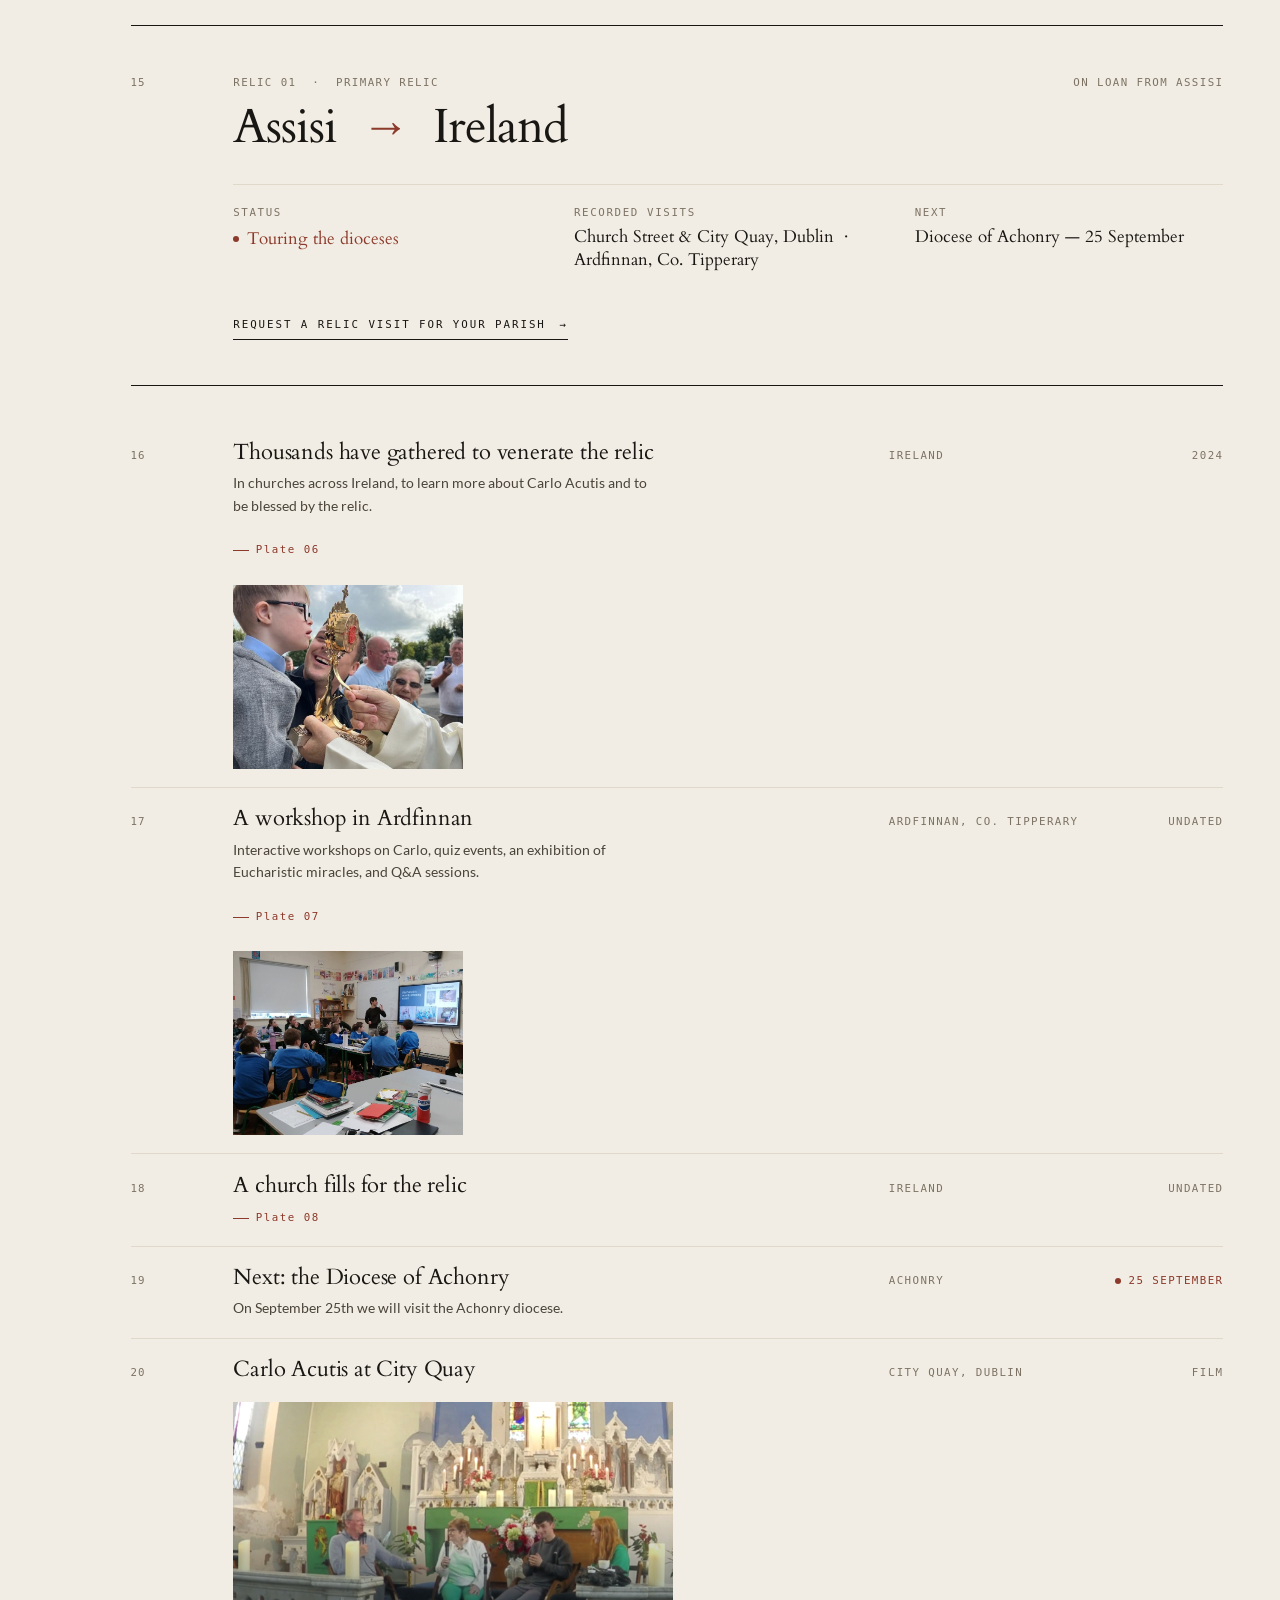
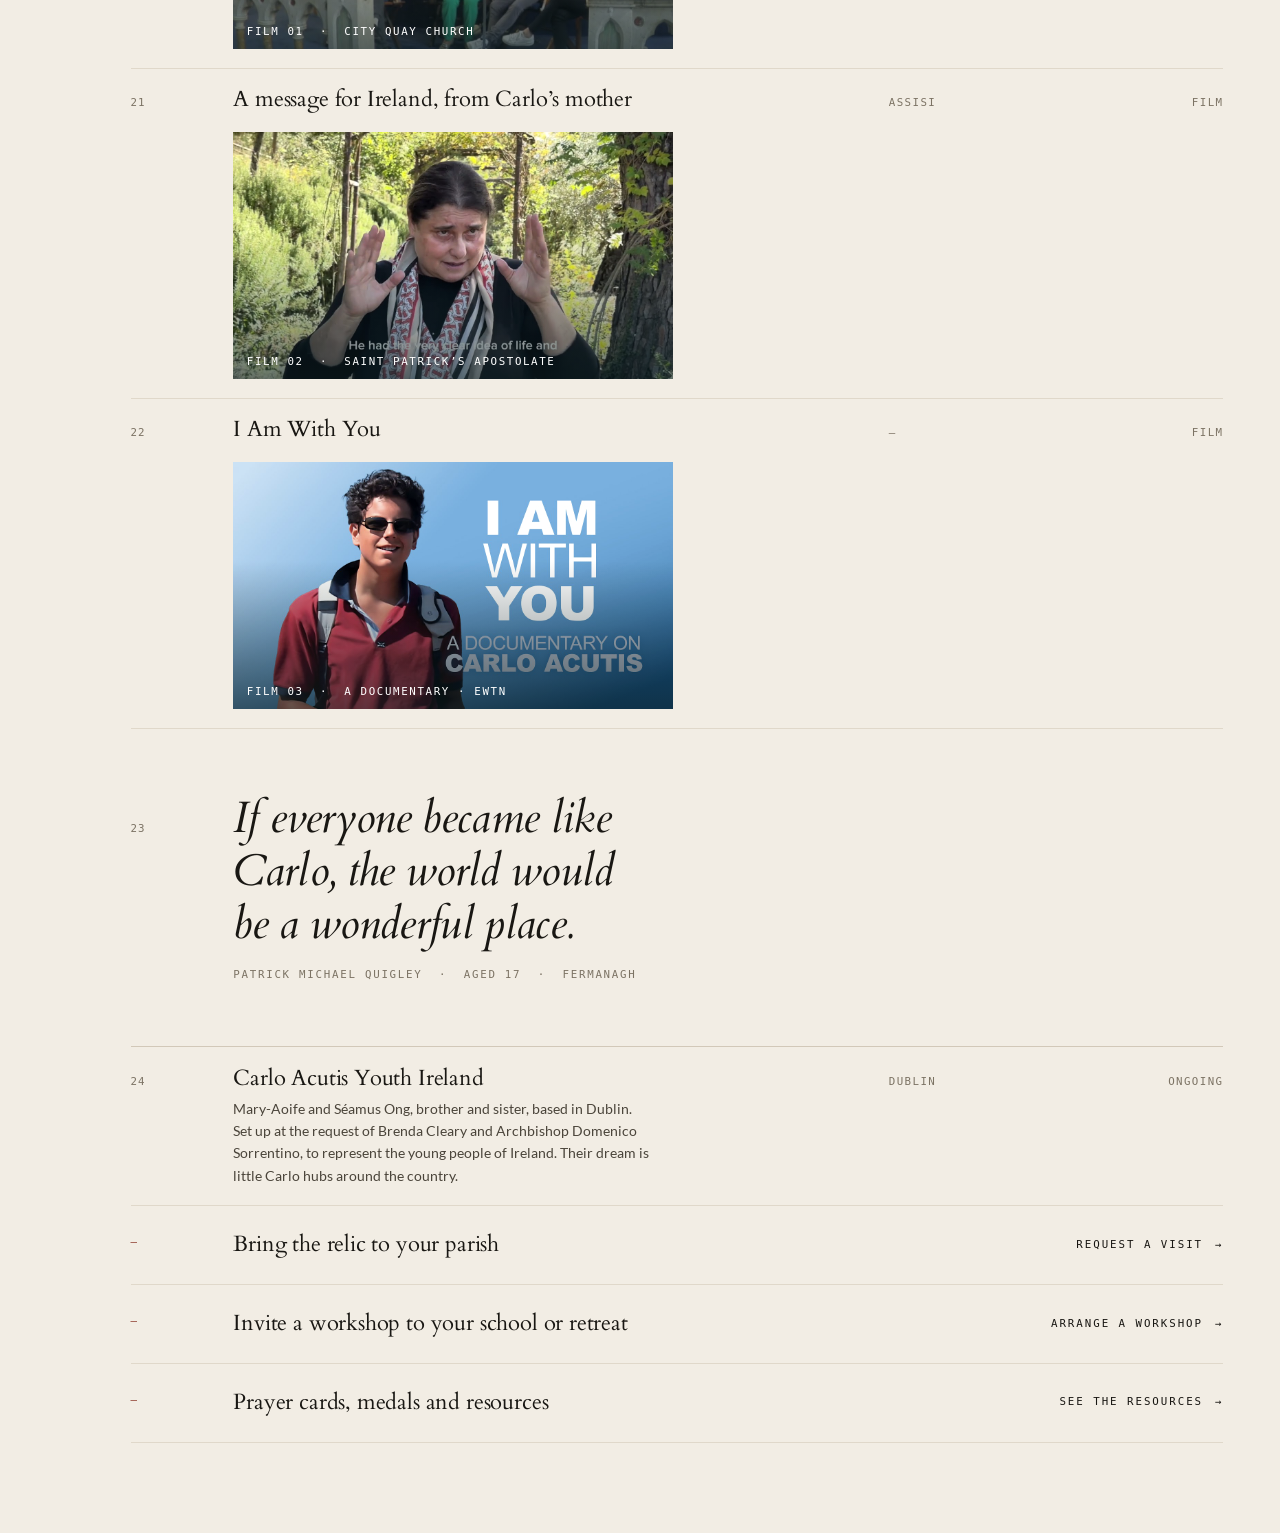
==== commit eb66d286: "Art direction: rebuild the home page as THE CATALOGUE Concept A. The site's organising idea is drawn" ====
--- a/index.html
+++ b/index.html
@@ -3,26 +3,25 @@
 <head>
 <meta charset="utf-8">
 <meta name="viewport" content="width=device-width, initial-scale=1">
-<title>Carlo Acutis Ireland — National Representation for Carlo Acutis in Ireland</title>
-<meta name="description" content="National representation for Carlo Acutis in Ireland. We arrange relic visits to parishes, run school workshops, and share resources on the life of Saint Carlo Acutis.">
-
-<!-- Social sharing. NOTE: og:image must be an absolute URL to render on
-     Facebook / WhatsApp. Replace the domain below when the site goes live. -->
+<title>Saint Carlo Acutis · Ireland — The Catalogue</title>
+<meta name="description" content="A catalogue of the life of Saint Carlo Acutis and the journey of his relic through the dioceses of Ireland. Relic visits, school workshops and resources from Carlo Acutis Ireland.">
+
+<!-- og:image must be absolute to render on Facebook / WhatsApp. -->
 <meta property="og:type" content="website">
 <meta property="og:site_name" content="Carlo Acutis Ireland">
-<meta property="og:title" content="Carlo Acutis Ireland">
-<meta property="og:description" content="Relic visits, school workshops and resources on the life of Saint Carlo Acutis, for parishes and schools across Ireland.">
+<meta property="og:title" content="Saint Carlo Acutis · Ireland — The Catalogue">
+<meta property="og:description" content="A catalogue of the life of Saint Carlo Acutis and the journey of his relic through the dioceses of Ireland.">
 <meta property="og:image" content="https://www.carloacutisireland.org/uploads/1/2/2/5/122563310/published/whatsapp-image-2024-08-01-at-17-40-385b78.jpg">
 <meta property="og:url" content="https://www.carloacutisireland.org/">
 <meta name="twitter:card" content="summary_large_image">
 
 <link rel="icon" href="assets/img/favicon.svg" type="image/svg+xml">
-<link rel="mask-icon" href="assets/img/favicon.svg" color="#0E333A">
-<meta name="theme-color" content="#0E333A">
-
-<link rel="preload" as="font" type="font/woff2" href="assets/fonts/lora-700.woff2" crossorigin>
+<link rel="mask-icon" href="assets/img/favicon.svg" color="#0E1F22">
+<meta name="theme-color" content="#F2EDE4">
+
+<link rel="preload" as="font" type="font/woff2" href="assets/fonts/cardo-regular.woff2" crossorigin>
 <link rel="preload" as="font" type="font/woff2" href="assets/fonts/lato-400.woff2" crossorigin>
-<link rel="stylesheet" href="assets/css/site.css">
+<link rel="stylesheet" href="assets/css/catalogue.css">
 
 <script type="application/ld+json">
 {
@@ -42,403 +41,493 @@
 </script>
 </head>
 <body>
-<a class="skip-link" href="#main">Skip to content</a>
-
-<!-- ====================== Header ====================== -->
-<header class="site-header">
-  <div class="container header-inner">
-    <a class="brand" href="index.html" aria-label="Carlo Acutis Ireland — home">
-      <svg viewBox="0 0 64 64" aria-hidden="true" focusable="false">
-        <g stroke="#B8862F" stroke-width="2.4" stroke-linecap="round">
-          <path d="M32 9v6M32 49v6M9 32h6M49 32h6"/>
-          <path d="M15.8 15.8l4.2 4.2M44 44l4.2 4.2M48.2 15.8L44 20M20 44l-4.2 4.2"/>
-        </g>
-        <circle cx="32" cy="32" r="12.5" fill="none" stroke="#B8862F" stroke-width="2.6"/>
-        <circle cx="32" cy="32" r="7.5" fill="#0E333A"/>
-        <path d="M32 26.5v11M27.6 30.2h8.8" stroke="#FAF8F5" stroke-width="1.9" stroke-linecap="round"/>
-      </svg>
-      <span class="brand-name">Carlo Acutis<small>Ireland</small></span>
-    </a>
-
-    <button class="nav-toggle" type="button" aria-expanded="false" aria-controls="primary-nav" aria-label="Open menu">
-      <span></span>
-    </button>
-
-    <nav aria-label="Primary">
-      <ul class="nav" id="primary-nav">
-        <li><a href="index.html" aria-current="page">Home</a></li>
-        <li><a href="about.html">About</a></li>
-        <li><a href="youth.html">Youth</a></li>
-        <li><a href="shop.html">Shop</a></li>
-        <li><a href="relicvisit.html">Parish Visit</a></li>
-        <li><a href="schoolworkshops.html">Schools</a></li>
-      </ul>
-    </nav>
+<a class="skip" href="#index">Skip to the catalogue</a>
+
+<!-- ======================= THE SPINE ======================= -->
+<div class="spine">
+  <svg class="spine-mark" viewBox="0 0 13 13" aria-hidden="true">
+    <line x1="6.5" y1="0" x2="6.5" y2="13"/><line x1="0" y1="6.5" x2="13" y2="6.5"/>
+  </svg>
+  <p class="spine-word"><b>Saint Carlo Acutis</b> &nbsp;·&nbsp; Ireland</p>
+  <p class="spine-count" id="spine-count">24 / 24</p>
+</div>
+
+<div class="shell">
+
+  <!-- ======================= OPENING ======================= -->
+  <header class="opening">
+    <div class="opening-top">
+      <p class="mono mute">Carlo Acutis Ireland<br>National Representation</p>
+      <p class="mono mute" style="text-align:right">Assisi &rarr; Ireland<br>Est. 2023</p>
+    </div>
+
+    <h1>
+      <span class="saint">Saint</span>
+      Carlo Acutis
+      <span class="ie">Ireland</span>
+    </h1>
+
+    <div class="opening-statement">
+      <p>A record of the life of Carlo Acutis, and of the journey of his primary relic
+         through the dioceses of Ireland.</p>
+      <p><em>&ldquo;We are a family who has been deeply moved and inspired by the life of
+         Carlo Acutis. Working with our friends and directly with the Archbishop of Assisi
+         and Bishops of Ireland, we want to share Carlo&rsquo;s story with as many people as
+         we can.&rdquo;</em></p>
+    </div>
+
+    <div class="handover">
+      <h2>The Catalogue</h2>
+      <p class="mono meta">Records 01 &mdash; 24<br>1991 &mdash; today</p>
+    </div>
+  </header>
+
+  <!-- ======================= CONTROLS ======================= -->
+  <nav class="controls" aria-label="Filter the catalogue">
+    <div class="filters" role="group" aria-label="Categories">
+      <button type="button" data-filter="all" aria-pressed="true">All <span class="n" id="count">24</span></button>
+      <button type="button" data-filter="life" aria-pressed="false">Life</button>
+      <button type="button" data-filter="ireland" aria-pressed="false">Ireland</button>
+      <button type="button" data-filter="relic" aria-pressed="false">Relic</button>
+      <button type="button" data-filter="film" aria-pressed="false">Film</button>
+      <button type="button" data-filter="voices" aria-pressed="false">Voices</button>
+      <button type="button" data-filter="visit" aria-pressed="false">Visit</button>
+    </div>
+    <div class="search">
+      <svg viewBox="0 0 16 16" aria-hidden="true"><circle cx="7" cy="7" r="5"/><path d="M11 11l4 4"/></svg>
+      <label class="skip" for="search">Search the catalogue</label>
+      <input id="search" type="search" placeholder="Search the catalogue" autocomplete="off">
+    </div>
+  </nav>
+
+  <!-- ======================= THE INDEX ======================= -->
+  <main class="index" id="index">
+
+    <!-- ---------- CARLO ---------- -->
+    <article class="rec rec--major" data-kind="life" data-search="born london 1991 antonia andrea acutis milan">
+      <p class="num">01</p>
+      <div>
+        <h3 class="ttl"><span class="year">1991</span>Born in London, the third of May</h3>
+        <p class="sub">To Antonia and Andrea Acutis. He moved to Italy shortly after his birth
+           and grew up in Milan.</p>
+      </div>
+      <p class="place">London</p>
+      <p class="date">3 May 1991</p>
+    </article>
+
+    <a class="rec rec--plate" data-kind="life" data-search="milan childhood parents insurance not religious questions churches"
+       href="uploads/1/2/2/5/122563310/editor/carlo-dog3107.jpg"
+       data-plate="uploads/1/2/2/5/122563310/editor/carlo-dog3107.jpg"
+       data-plate-no="Plate 01"
+       data-caption="Carlo as a boy. His friends describe a normal child who stood out for his good example in everyday life."
+       data-meta="Milan · undated"
+       data-alt="Carlo Acutis as a boy, laughing, holding a small black dog in a field">
+      <p class="num">02</p>
+      <div>
+        <h3 class="ttl">A childhood in Milan</h3>
+        <p class="sub">His parents were wealthy business people who owned an insurance company.
+           They were not religious. He asked them questions they couldn&rsquo;t answer, and asked
+           to be brought into churches to say hello to Jesus and Mary. Slowly, he brought them
+           back to their faith.</p>
+        <p class="plate-mark">Plate 01</p>
+        <div class="thumb">
+          <img src="uploads/1/2/2/5/122563310/editor/carlo-dog3107.jpg"
+               alt="Carlo Acutis as a boy, laughing, holding a small black dog in a field"
+               width="284" height="214" loading="lazy" decoding="async">
+        </div>
+      </div>
+      <p class="place">Milan</p>
+      <p class="date">Undated</p>
+    </a>
+
+    <a class="rec rec--plate" data-kind="life" data-search="football music video games one hour week bullied disabled homeless migrants"
+       href="uploads/1/2/2/5/122563310/published/carlo-football5b07.jpg"
+       data-plate="uploads/1/2/2/5/122563310/published/carlo-football5b07.jpg"
+       data-plate-no="Plate 02"
+       data-caption="Carlo with his football team. He loved football, playing music and video games — limiting himself to one hour a week."
+       data-meta="Milan · undated"
+       data-alt="Carlo Acutis with his football team in blue kit on a pitch">
+      <p class="num">03</p>
+      <div>
+        <h3 class="ttl">Football, music, one hour of video games a week</h3>
+        <p class="sub">He limited himself, because he felt they were so addictive. His friends
+           describe a normal boy who wasn&rsquo;t perfect, but who stood out for helping the
+           bullied, the disabled, the homeless, the migrants.</p>
+        <p class="plate-mark">Plate 02</p>
+        <div class="thumb">
+          <img src="uploads/1/2/2/5/122563310/published/carlo-football5b07.jpg"
+               alt="Carlo Acutis with his football team in blue kit on a pitch"
+               width="473" height="353" loading="lazy" decoding="async">
+        </div>
+      </div>
+      <p class="place">Milan</p>
+      <p class="date">Undated</p>
+    </a>
+
+    <article class="rec rec--quote" data-kind="voices life" data-search="everyone born original photocopies quote">
+      <p class="num">04</p>
+      <div>
+        <blockquote>Everyone is born as an original but many die as photocopies.</blockquote>
+        <p class="attr">Carlo Acutis</p>
+      </div>
+    </article>
+
+    <a class="rec rec--major rec--plate" data-kind="life" data-search="eucharistic miracles website internet catalogue pop concerts creator universe"
+       href="uploads/1/2/2/5/122563310/carlo-bread-cover_orig.jpg"
+       data-plate="uploads/1/2/2/5/122563310/carlo-bread-cover_orig.jpg"
+       data-plate-no="Plate 03"
+       data-caption="Carlo Acutis and the Living Bread. He could not understand why so many people would attend pop concerts but never go to churches to see the creator of the universe."
+       data-meta="Milan · undated"
+       data-alt="Artwork of Carlo Acutis in prayer beneath a monstrance, titled Carlo Acutis and the Living Bread">
+      <p class="num">05</p>
+      <div>
+        <h3 class="ttl">He built a website documenting Eucharistic miracles around the world</h3>
+        <p class="sub">He couldn&rsquo;t understand why so many people would attend pop concerts
+           but then never go to churches to see the creator of the universe. So he catalogued
+           the miracles himself, and put them online.</p>
+        <p class="plate-mark">Plate 03</p>
+      </div>
+      <p class="place">Milan</p>
+      <p class="date">Undated</p>
+    </a>
+
+    <article class="rec rec--major" data-kind="life" data-search="died aged fifteen 2006 leukemia galloping">
+      <p class="num">06</p>
+      <div>
+        <h3 class="ttl"><span class="year">2006</span>Died, aged fifteen</h3>
+        <p class="sub">He always believed he would die young, and tried to live life to the full
+           and not waste it. At fifteen he fell ill with galloping leukemia and died within the
+           week.</p>
+      </div>
+      <p class="place">Italy</p>
+      <p class="date">2006</p>
+    </article>
+
+    <article class="rec rec--quote" data-kind="voices life" data-search="others suffer more than me doctors quote">
+      <p class="num">07</p>
+      <div>
+        <blockquote>There are others who suffer more than me.</blockquote>
+        <p class="attr">Carlo Acutis, to his doctors</p>
+      </div>
+    </article>
+
+    <article class="rec" data-kind="life" data-search="beatified 2020 blessed">
+      <p class="num">08</p>
+      <div><h3 class="ttl">Beatified</h3></div>
+      <p class="place">Assisi</p>
+      <p class="date">2020</p>
+    </article>
+
+    <a class="rec rec--plate" data-kind="life" data-search="canonised 2025 saint canonisation"
+       href="uploads/1/2/2/5/122563310/published/carlo-acutis-red-t-shirtf4c4.jpg"
+       data-plate="uploads/1/2/2/5/122563310/published/carlo-acutis-red-t-shirtf4c4.jpg"
+       data-plate-no="Plate 04"
+       data-caption="Carlo Acutis. The photograph by which he is most widely known."
+       data-meta="Undated"
+       data-alt="Carlo Acutis standing in open countryside wearing a red polo shirt">
+      <p class="num">09</p>
+      <div>
+        <h3 class="ttl">Canonised</h3>
+        <p class="plate-mark">Plate 04</p>
+      </div>
+      <p class="place">Rome</p>
+      <p class="date">2025</p>
+    </a>
+
+    <!-- ---------- IRELAND ---------- -->
+    <article class="rec rec--major" data-kind="ireland" data-search="brenda cleary tomb assisi january 2023 rome day trip">
+      <p class="num">10</p>
+      <div>
+        <h3 class="ttl"><span class="year">2023</span>Brenda Cleary visits the tomb at Assisi</h3>
+        <p class="sub">On a day trip from Rome in January. She had not heard of the young saint
+           before the trip, and was captivated by him resting in the tomb &mdash; determined to
+           find out more.</p>
+      </div>
+      <p class="place">Assisi</p>
+      <p class="date">January 2023</p>
+    </article>
+
+    <article class="rec rec--major" data-kind="ireland relic" data-search="carlo acutis ireland begins archbishop eamon martin domenico sorrentino every diocese island">
+      <p class="num">11</p>
+      <div>
+        <h3 class="ttl">Carlo Acutis Ireland comes to life</h3>
+        <p class="sub">In collaboration with Archbishop Eamon Martin and Archbishop Domenico
+           Sorrentino in Assisi, Brenda set off with a mission: to bring the primary relic of
+           Carlo Acutis to <em>every diocese on the island of Ireland</em>.</p>
+      </div>
+      <p class="place">Ireland</p>
+      <p class="date">2023</p>
+    </article>
+
+    <article class="rec" data-kind="ireland" data-search="ong family assisi october 2023 capuchin friars dublin">
+      <p class="num">12</p>
+      <div>
+        <h3 class="ttl">The Ong family&rsquo;s first visit to Assisi</h3>
+        <p class="sub">Inspired by two young Italian Capuchin friars who had been studying in
+           Ireland. Like Brenda, they arrived knowing nothing about Carlo Acutis.</p>
+      </div>
+      <p class="place">Assisi</p>
+      <p class="date">October 2023</p>
+    </article>
+
+    <article class="rec" data-kind="ireland relic" data-search="st mary of the angels church street dublin relic november 2023 families met">
+      <p class="num">13</p>
+      <div>
+        <h3 class="ttl">The relic at St Mary of the Angels</h3>
+        <p class="sub">A month after Assisi, the two families met in Dublin while the primary
+           relic was visiting the parish on Church Street. It wasn&rsquo;t long before the Ong
+           family joined the Carlo Acutis Ireland team.</p>
+      </div>
+      <p class="place">Church Street, Dublin</p>
+      <p class="date">November 2023</p>
+    </article>
+
+    <a class="rec rec--plate" data-kind="ireland" data-search="assisi may 2024 progress archbishop sorrentino second visit"
+       href="uploads/1/2/2/5/122563310/published/whatsapp-image-2024-05-22-at-13-47-51042d.jpg"
+       data-plate="uploads/1/2/2/5/122563310/published/whatsapp-image-2024-05-22-at-13-47-51042d.jpg"
+       data-plate-no="Plate 05"
+       data-caption="Assisi, May 2024. The Ong family returned to report on the progress of Carlo Acutis Ireland."
+       data-meta="Assisi · May 2024"
+       data-alt="A family group photographed indoors with a bishop in Assisi">
+      <p class="num">14</p>
+      <div>
+        <h3 class="ttl">Progress reported to Assisi</h3>
+        <p class="sub">A second visit, to update Archbishop Domenico Sorrentino on the progress
+           of Carlo Acutis Ireland.</p>
+        <p class="plate-mark">Plate 05</p>
+        <div class="thumb">
+          <img src="uploads/1/2/2/5/122563310/published/whatsapp-image-2024-05-22-at-13-47-51042d.jpg"
+               alt="A family group photographed indoors with a bishop in Assisi"
+               width="392" height="294" loading="lazy" decoding="async">
+        </div>
+      </div>
+      <p class="place">Assisi</p>
+      <p class="date">May 2024</p>
+    </a>
+
+    <!-- ---------- THE RELIC ---------- -->
+    <section class="rec rec--relic" data-kind="relic ireland visit" data-search="primary relic assisi ireland touring dioceses request visit parish">
+      <p class="num">15</p>
+      <div>
+        <div class="relic-head">
+          <p class="mono mute">Relic 01 &nbsp;·&nbsp; Primary relic</p>
+          <p class="mono mute">On loan from Assisi</p>
+        </div>
+        <h3 class="relic-route">Assisi <span class="arrow" aria-hidden="true">&rarr;</span> Ireland</h3>
+        <dl class="relic-grid">
+          <div>
+            <dt>Status</dt>
+            <dd><span class="status">Touring the dioceses</span></dd>
+          </div>
+          <div>
+            <dt>Recorded visits</dt>
+            <dd>Church Street &amp; City Quay, Dublin &nbsp;·&nbsp; Ardfinnan, Co. Tipperary</dd>
+          </div>
+          <div>
+            <dt>Next</dt>
+            <dd>Diocese of Achonry &mdash; 25 September</dd>
+          </div>
+        </dl>
+        <a class="relic-cta" href="relicvisit.html">
+          Request a relic visit for your parish
+          <span aria-hidden="true">&rarr;</span>
+        </a>
+      </div>
+    </section>
+
+    <a class="rec rec--plate" data-kind="ireland relic" data-search="veneration relic blessed thousands churches across ireland"
+       href="uploads/1/2/2/5/122563310/published/whatsapp-image-2024-08-01-at-17-40-385b78.jpg"
+       data-plate="uploads/1/2/2/5/122563310/published/whatsapp-image-2024-08-01-at-17-40-385b78.jpg"
+       data-plate-no="Plate 06"
+       data-caption="Since 2023, thousands of people have gathered in churches across Ireland to venerate and be blessed by the relic."
+       data-meta="Ireland · 2024"
+       data-alt="A young boy venerating the relic of Carlo Acutis, held by a priest outdoors">
+      <p class="num">16</p>
+      <div>
+        <h3 class="ttl">Thousands have gathered to venerate the relic</h3>
+        <p class="sub">In churches across Ireland, to learn more about Carlo Acutis and to be
+           blessed by the relic.</p>
+        <p class="plate-mark">Plate 06</p>
+        <div class="thumb">
+          <img src="uploads/1/2/2/5/122563310/published/whatsapp-image-2024-08-01-at-17-40-385b78.jpg"
+               alt="A young boy venerating the relic of Carlo Acutis, held by a priest outdoors"
+               width="766" height="765" loading="lazy" decoding="async">
+        </div>
+      </div>
+      <p class="place">Ireland</p>
+      <p class="date">2024</p>
+    </a>
+
+    <a class="rec rec--plate" data-kind="ireland" data-search="ardfinnan tipperary school workshop classroom children"
+       href="uploads/1/2/2/5/122563310/ardfinnan_orig.jpg"
+       data-plate="uploads/1/2/2/5/122563310/ardfinnan_orig.jpg"
+       data-plate-no="Plate 07"
+       data-caption="A workshop in Ardfinnan, Co. Tipperary. Interactive sessions on Carlo's life, quiz events and an exhibition of Eucharistic miracles."
+       data-meta="Ardfinnan, Co. Tipperary"
+       data-alt="A classroom of primary school children during a Carlo Acutis workshop">
+      <p class="num">17</p>
+      <div>
+        <h3 class="ttl">A workshop in Ardfinnan</h3>
+        <p class="sub">Interactive workshops on Carlo, quiz events, an exhibition of Eucharistic
+           miracles, and Q&amp;A sessions.</p>
+        <p class="plate-mark">Plate 07</p>
+        <div class="thumb">
+          <img src="uploads/1/2/2/5/122563310/ardfinnan_orig.jpg"
+               alt="A classroom of primary school children during a Carlo Acutis workshop"
+               width="871" height="871" loading="lazy" decoding="async">
+        </div>
+      </div>
+      <p class="place">Ardfinnan, Co. Tipperary</p>
+      <p class="date">Undated</p>
+    </a>
+
+    <a class="rec rec--plate" data-kind="ireland" data-search="church congregation gallery packed relic visit"
+       href="uploads/1/2/2/5/122563310/img-2260_1_orig.jpg"
+       data-plate="uploads/1/2/2/5/122563310/img-2260_1_orig.jpg"
+       data-plate-no="Plate 08"
+       data-caption="A church filled for a relic visit, seen from the gallery."
+       data-meta="Ireland"
+       data-alt="A packed church seen from the gallery during a relic visit">
+      <p class="num">18</p>
+      <div>
+        <h3 class="ttl">A church fills for the relic</h3>
+        <p class="plate-mark">Plate 08</p>
+      </div>
+      <p class="place">Ireland</p>
+      <p class="date">Undated</p>
+    </a>
+
+    <article class="rec" data-kind="ireland relic" data-search="achonry diocese september 25 upcoming next visit">
+      <p class="num">19</p>
+      <div>
+        <h3 class="ttl">Next: the Diocese of Achonry</h3>
+        <p class="sub">On September 25th we will visit the Achonry diocese.</p>
+      </div>
+      <p class="place">Achonry</p>
+      <p class="date"><span class="status">25 September</span></p>
+    </article>
+
+    <!-- ---------- FILM ---------- -->
+    <a class="rec rec--film" data-kind="film ireland" data-search="city quay church dublin film video carlo acutis"
+       href="https://www.youtube.com/watch?v=UqB35uJ-JjU" target="_blank" rel="noopener"
+       data-plate="assets/img/video/UqB35uJ-JjU.jpg" data-film="UqB35uJ-JjU"
+       data-plate-no="Film 01"
+       data-caption="Carlo Acutis — City Quay Church, Dublin."
+       data-meta="City Quay, Dublin"
+       data-alt="">
+      <p class="num">20</p>
+      <div>
+        <h3 class="ttl">Carlo Acutis at City Quay</h3>
+        <div class="film">
+          <img src="assets/img/video/UqB35uJ-JjU.jpg" alt="" width="1280" height="720" loading="lazy" decoding="async">
+          <span class="film-run">Film 01 &nbsp;·&nbsp; City Quay Church</span>
+        </div>
+      </div>
+      <p class="place">City Quay, Dublin</p>
+      <p class="date">Film</p>
+    </a>
+
+    <a class="rec rec--film" data-kind="film" data-search="antonia mother message for ireland assisi john emmanuel saint patricks apostolate"
+       href="https://www.youtube.com/watch?v=JlwM4QSh1EA" target="_blank" rel="noopener"
+       data-plate="assets/img/video/JlwM4QSh1EA.jpg" data-film="JlwM4QSh1EA"
+       data-plate-no="Film 02"
+       data-caption="Carlo's mother meets with John Emmanuel in Assisi, with a message for Ireland and the world."
+       data-meta="Assisi · Saint Patrick's Apostolate"
+       data-alt="">
+      <p class="num">21</p>
+      <div>
+        <h3 class="ttl">A message for Ireland, from Carlo&rsquo;s mother</h3>
+        <div class="film">
+          <img src="assets/img/video/JlwM4QSh1EA.jpg" alt="" width="1280" height="720" loading="lazy" decoding="async">
+          <span class="film-run">Film 02 &nbsp;·&nbsp; Saint Patrick&rsquo;s Apostolate</span>
+        </div>
+      </div>
+      <p class="place">Assisi</p>
+      <p class="date">Film</p>
+    </a>
+
+    <a class="rec rec--film" data-kind="film" data-search="i am with you documentary ewtn"
+       href="https://www.youtube.com/watch?v=dUpqQneSOFM" target="_blank" rel="noopener"
+       data-plate="assets/img/video/dUpqQneSOFM.jpg" data-film="dUpqQneSOFM"
+       data-plate-no="Film 03"
+       data-caption="I Am With You — a documentary on Carlo Acutis."
+       data-meta="EWTN"
+       data-alt="">
+      <p class="num">22</p>
+      <div>
+        <h3 class="ttl">I Am With You</h3>
+        <div class="film">
+          <img src="assets/img/video/dUpqQneSOFM.jpg" alt="" width="1280" height="720" loading="lazy" decoding="async">
+          <span class="film-run">Film 03 &nbsp;·&nbsp; A documentary &middot; EWTN</span>
+        </div>
+      </div>
+      <p class="place">&mdash;</p>
+      <p class="date">Film</p>
+    </a>
+
+    <!-- ---------- VOICES ---------- -->
+    <article class="rec rec--quote" data-kind="voices ireland" data-search="patrick michael quigley fermanagh 17 everyone became like carlo wonderful place">
+      <p class="num">23</p>
+      <div>
+        <blockquote>If everyone became like Carlo, the world would be a wonderful place.</blockquote>
+        <p class="attr">Patrick Michael Quigley &nbsp;·&nbsp; Aged 17 &nbsp;·&nbsp; Fermanagh</p>
+      </div>
+    </article>
+
+    <article class="rec" data-kind="ireland" data-search="carlo acutis youth ireland mary-aoife seamus ong dublin hubs">
+      <p class="num">24</p>
+      <div>
+        <h3 class="ttl">Carlo Acutis Youth Ireland</h3>
+        <p class="sub">Mary-Aoife and Séamus Ong, brother and sister, based in Dublin. Set up at
+           the request of Brenda Cleary and Archbishop Domenico Sorrentino, to represent the
+           young people of Ireland. Their dream is little Carlo hubs around the country.</p>
+      </div>
+      <p class="place">Dublin</p>
+      <p class="date">Ongoing</p>
+    </article>
+
+    <!-- ---------- WHAT YOU CAN DO ---------- -->
+    <a class="rec rec--act" data-kind="visit relic" data-search="request relic visit parish priest schedule mass adoration" href="relicvisit.html">
+      <p class="num">&mdash;</p>
+      <h3 class="ttl">Bring the relic to your parish</h3>
+      <span class="go">Request a visit <span aria-hidden="true">&rarr;</span></span>
+    </a>
+
+    <a class="rec rec--act" data-kind="visit" data-search="school workshop retreat principal teacher quiz exhibition" href="schoolworkshops.html">
+      <p class="num">&mdash;</p>
+      <h3 class="ttl">Invite a workshop to your school or retreat</h3>
+      <span class="go">Arrange a workshop <span aria-hidden="true">&rarr;</span></span>
+    </a>
+
+    <a class="rec rec--act" data-kind="visit" data-search="shop resources prayer cards rosary medals candles bookmark" href="shop.html">
+      <p class="num">&mdash;</p>
+      <h3 class="ttl">Prayer cards, medals and resources</h3>
+      <span class="go">See the resources <span aria-hidden="true">&rarr;</span></span>
+    </a>
+
+    <p class="noresult" id="noresult" hidden>No records match that search.</p>
+  </main>
+</div>
+
+<!-- ======================= THE PLATE ======================= -->
+<div class="plate" id="plate" role="dialog" aria-modal="true" aria-label="Plate viewer" aria-hidden="true">
+  <div class="plate-head">
+    <p class="mono plate-no"></p>
+    <button class="plate-close" type="button" data-plate-close>Close <span aria-hidden="true">&times;</span></button>
   </div>
-</header>
-
-<main id="main">
-
-  <!-- ====================== Hero ====================== -->
-  <section class="hero">
-    <div class="hero-media">
-      <img src="uploads/1/2/2/5/122563310/background-images/902490774.jpg"
-           alt="The relic of Carlo Acutis displayed on an altar beside his portrait, surrounded by flowers"
-           width="2000" height="1338" fetchpriority="high" decoding="async">
-    </div>
-    <div class="container hero-inner">
-      <h1>
-        <span class="accent">National Representation for</span>
-        Carlo Acutis in Ireland
-      </h1>
-      <p class="hero-sub">
-        Relic visits, school workshops and resources — sharing the story of
-        Ireland&rsquo;s young patron of the internet with as many people as we can.
-      </p>
-      <div class="hero-actions">
-        <a class="btn btn--gold" href="relicvisit.html">
-          Request a relic visit <span class="arw" aria-hidden="true">&rarr;</span>
-        </a>
-        <a class="btn btn--ghost" href="about.html">Who is Carlo Acutis?</a>
-      </div>
-    </div>
-    <div class="scroll-cue" aria-hidden="true"></div>
-  </section>
-
-  <!-- ====================== Intro ====================== -->
-  <section class="section section--alt">
-    <div class="container container--narrow">
-      <p class="lead reveal">
-        We are a family who has been deeply moved and inspired by the life of Carlo
-        Acutis. Working with our friends and directly with the
-        <span class="drop">Archbishop of Assisi</span> and Bishops of Ireland, we want to
-        share Carlo&rsquo;s story with as many people as we can.
-      </p>
-    </div>
-  </section>
-
-  <!-- ====================== What we do ====================== -->
-  <section class="section" aria-labelledby="what-we-do">
-    <div class="container">
-      <div class="section-head reveal">
-        <p class="eyebrow">What we do</p>
-        <h2 id="what-we-do">Bringing Carlo&rsquo;s story to parishes and schools</h2>
-        <hr class="rule">
-      </div>
-
-      <div class="grid grid--3" data-stagger>
-
-        <article class="card reveal">
-          <div class="card-media">
-            <img src="uploads/1/2/2/5/122563310/published/whatsapp-image-2024-08-01-at-17-40-385b78.jpg"
-                 alt="A young boy venerating the relic of Carlo Acutis, held by a priest outdoors"
-                 width="766" height="765" loading="lazy" decoding="async">
-          </div>
-          <div class="card-body">
-            <h3>Relic Visits</h3>
-            <p>In the past year, the primary relic of Carlo Acutis has made a number of
-               visits to dioceses in Ireland from Assisi. Interested in finding out more
-               about a relic visit for your parish?</p>
-            <a class="btn btn--ghost" href="relicvisit.html">
-              Find out more <span class="arw" aria-hidden="true">&rarr;</span>
-            </a>
-          </div>
-        </article>
-
-        <article class="card reveal">
-          <div class="card-media">
-            <img src="uploads/1/2/2/5/122563310/carlo-bread-cover_orig.jpg"
-                 alt="Artwork of Carlo Acutis in prayer beneath a monstrance, titled Carlo Acutis and the Living Bread"
-                 width="800" height="800" loading="lazy" decoding="async">
-          </div>
-          <div class="card-body">
-            <h3>Resources &amp; Outreach</h3>
-            <p>We want to support others to spread awareness of Carlo Acutis in their
-               parish and everyday life. We have a number of resources and supports to
-               help.</p>
-            <a class="btn btn--ghost" href="shop.html">
-              Find out more <span class="arw" aria-hidden="true">&rarr;</span>
-            </a>
-          </div>
-        </article>
-
-        <article class="card reveal">
-          <div class="card-media">
-            <img src="uploads/1/2/2/5/122563310/ardfinnan_orig.jpg"
-                 alt="A classroom of primary school children during a Carlo Acutis workshop"
-                 width="871" height="871" loading="lazy" decoding="async">
-          </div>
-          <div class="card-body">
-            <h3>School Visits &amp; Workshops</h3>
-            <p>Want to organise a Carlo Acutis workshop in your school or parish? We are
-               more than happy to help. We also organise outreach events as part of our
-               Carlo Acutis Youth Ireland.</p>
-            <a class="btn btn--ghost" href="schoolworkshops.html">
-              Find out more <span class="arw" aria-hidden="true">&rarr;</span>
-            </a>
-          </div>
-        </article>
-
-      </div>
-    </div>
-  </section>
-
-  <!-- ====================== Videos ====================== -->
-  <section class="section section--alt" aria-labelledby="watch">
-    <div class="container">
-      <div class="section-head reveal">
-        <p class="eyebrow">Watch</p>
-        <h2 id="watch">Carlo&rsquo;s story, in his own world</h2>
-        <hr class="rule">
-      </div>
-
-      <div class="grid grid--3" data-stagger>
-        <button class="video reveal" type="button"
-                data-video-id="UqB35uJ-JjU"
-                data-video-title="Carlo Acutis — City Quay Church"
-                aria-label="Play video: Carlo Acutis, City Quay Church">
-          <img src="assets/img/video/UqB35uJ-JjU.jpg" alt="" width="1280" height="720" loading="lazy" decoding="async">
-          <span class="video-play" aria-hidden="true">
-            <svg viewBox="0 0 24 24"><path d="M8 5v14l11-7z"/></svg>
-          </span>
-          <span class="video-title">Carlo Acutis<small>City Quay Church</small></span>
-        </button>
-
-        <button class="video reveal" type="button"
-                data-video-id="JlwM4QSh1EA"
-                data-video-title="Carlo Acutis' mother meets with John Emmanuel in Assisi"
-                aria-label="Play video: Carlo Acutis' mother meets with John Emmanuel in Assisi">
-          <img src="assets/img/video/JlwM4QSh1EA.jpg" alt="" width="1280" height="720" loading="lazy" decoding="async">
-          <span class="video-play" aria-hidden="true">
-            <svg viewBox="0 0 24 24"><path d="M8 5v14l11-7z"/></svg>
-          </span>
-          <span class="video-title">A message for Ireland<small>Saint Patrick&rsquo;s Apostolate</small></span>
-        </button>
-
-        <button class="video reveal" type="button"
-                data-video-id="dUpqQneSOFM"
-                data-video-title="I Am With You — A Documentary on Carlo Acutis"
-                aria-label="Play video: I Am With You, a documentary on Carlo Acutis">
-          <img src="assets/img/video/dUpqQneSOFM.jpg" alt="" width="1280" height="720" loading="lazy" decoding="async">
-          <span class="video-play" aria-hidden="true">
-            <svg viewBox="0 0 24 24"><path d="M8 5v14l11-7z"/></svg>
-          </span>
-          <span class="video-title">I Am With You<small>A documentary &middot; EWTN</small></span>
-        </button>
-      </div>
-    </div>
-  </section>
-
-  <!-- ====================== Prayer request ====================== -->
-  <section class="section prayer" aria-labelledby="prayer-heading">
-    <div class="prayer-bg" aria-hidden="true">
-      <img src="uploads/1/2/2/5/122563310/background-images/1239238946.jpg" alt=""
-           width="800" height="450" loading="lazy" decoding="async">
-    </div>
-    <div class="container">
-      <div class="prayer-grid">
-
-        <div class="prayer-copy reveal">
-          <p class="eyebrow">Prayer requests</p>
-          <h2 id="prayer-heading">Have a prayer request for Carlo Acutis?</h2>
-          <p>Submit it here to be prayed for with the relic of Carlo.</p>
-          <p class="prayer-note">
-            If you would like to receive newsletters on Carlo Acutis Ireland and
-            information about events, include your email address. We also organise
-            monthly online prayer nights where we pray for all intentions received
-            that month with the relic of Carlo Acutis.
-          </p>
-        </div>
-
-        <div class="reveal">
-          <form class="form-card" action="contact.php" method="post" novalidate>
-            <!-- Honeypot: hidden from people, bots fill it in. -->
-            <div class="hp" aria-hidden="true">
-              <label>Leave this field empty
-                <input type="text" name="cai_website" tabindex="-1" autocomplete="off">
-              </label>
-            </div>
-            <input type="hidden" name="cai_form" value="prayer">
-            <input type="hidden" name="cai_page" value="index.html">
-            <input type="hidden" name="cai_ts" value="0">
-
-            <div class="field">
-              <label for="prayer-text">Your intention <span class="req" aria-hidden="true">*</span></label>
-              <textarea id="prayer-text" name="_u337924750266719509" required
-                        placeholder="Share your prayer request&hellip;"></textarea>
-            </div>
-
-            <div class="field">
-              <label for="prayer-email">Email <span class="req" aria-hidden="true">*</span></label>
-              <input id="prayer-email" type="email" name="_u995285208740708601" required
-                     autocomplete="email" placeholder="you@example.com">
-            </div>
-
-            <div class="form-foot">
-              <span class="form-hint">* Required</span>
-              <button class="btn btn--gold" type="submit">
-                Submit request <span class="arw" aria-hidden="true">&rarr;</span>
-              </button>
-            </div>
-          </form>
-        </div>
-
-      </div>
-    </div>
-  </section>
-
-  <!-- ====================== Gallery ====================== -->
-  <section class="section" aria-labelledby="moments">
-    <div class="container">
-      <div class="section-head reveal">
-        <p class="eyebrow">Gallery</p>
-        <h2 id="moments">Moments from around Ireland</h2>
-        <hr class="rule">
-      </div>
-
-      <div class="gallery" data-stagger>
-        <button class="reveal" type="button" data-lightbox="uploads/1/2/2/5/122563310/carlo-mother_orig.jpg" data-caption="Two members of the team with a framed certificate">
-          <img src="uploads/1/2/2/5/122563310/carlo-mother.jpg" alt="Two members of the Carlo Acutis Ireland team indoors, one holding a framed certificate" width="600" height="800" loading="lazy" decoding="async">
-          <span class="zoom" aria-hidden="true"><svg viewBox="0 0 24 24"><circle cx="11" cy="11" r="7"/><path d="M16 16l5 5M11 8v6M8 11h6"/></svg></span>
-        </button>
-        <button class="reveal" type="button" data-lightbox="uploads/1/2/2/5/122563310/carlo-schools_orig.jpg" data-caption="A church full of schoolchildren during a school visit">
-          <img src="uploads/1/2/2/5/122563310/carlo-schools.jpg" alt="A church filled with schoolchildren during a Carlo Acutis school visit, a friar and a speaker at the front" width="640" height="800" loading="lazy" decoding="async">
-          <span class="zoom" aria-hidden="true"><svg viewBox="0 0 24 24"><circle cx="11" cy="11" r="7"/><path d="M16 16l5 5M11 8v6M8 11h6"/></svg></span>
-        </button>
-        <button class="reveal" type="button" data-lightbox="uploads/1/2/2/5/122563310/dsc-0108_1_orig.jpg" data-caption="The reliquary raised at the altar">
-          <img src="uploads/1/2/2/5/122563310/dsc-0108_1.jpg" alt="A priest in purple vestments raising the reliquary of Carlo Acutis at the altar" width="800" height="768" loading="lazy" decoding="async">
-          <span class="zoom" aria-hidden="true"><svg viewBox="0 0 24 24"><circle cx="11" cy="11" r="7"/><path d="M16 16l5 5M11 8v6M8 11h6"/></svg></span>
-        </button>
-        <button class="reveal" type="button" data-lightbox="uploads/1/2/2/5/122563310/img-2260_1_orig.jpg" data-caption="A packed church during a relic visit">
-          <img src="uploads/1/2/2/5/122563310/img-2260_1.jpg" alt="A packed church seen from the gallery during a relic visit" width="800" height="800" loading="lazy" decoding="async">
-          <span class="zoom" aria-hidden="true"><svg viewBox="0 0 24 24"><circle cx="11" cy="11" r="7"/><path d="M16 16l5 5M11 8v6M8 11h6"/></svg></span>
-        </button>
-        <button class="reveal" type="button" data-lightbox="uploads/1/2/2/5/122563310/whatsapp-image-2025-08-24-at-13-21-07_orig.jpg" data-caption="Carlo Acutis Ireland in Rome">
-          <img src="uploads/1/2/2/5/122563310/whatsapp-image-2025-08-24-at-13-21-07.jpg" alt="Two young people holding a Carlo Acutis Ireland banner in Rome, the dome of St Peter&rsquo;s behind them" width="600" height="800" loading="lazy" decoding="async">
-          <span class="zoom" aria-hidden="true"><svg viewBox="0 0 24 24"><circle cx="11" cy="11" r="7"/><path d="M16 16l5 5M11 8v6M8 11h6"/></svg></span>
-        </button>
-        <button class="reveal" type="button" data-lightbox="uploads/1/2/2/5/122563310/whatsapp-image-2025-04-13-at-11-28-24_orig.jpg" data-caption="A talk given in a university lecture theatre">
-          <img src="uploads/1/2/2/5/122563310/whatsapp-image-2025-04-13-at-11-28-24.jpg" alt="A university lecture theatre with a Carlo Acutis Ireland presentation on the screen" width="800" height="600" loading="lazy" decoding="async">
-          <span class="zoom" aria-hidden="true"><svg viewBox="0 0 24 24"><circle cx="11" cy="11" r="7"/><path d="M16 16l5 5M11 8v6M8 11h6"/></svg></span>
-        </button>
-        <button class="reveal" type="button" data-lightbox="uploads/1/2/2/5/122563310/468073240-17882677038172796-7688200296177491197-n_orig.jpg" data-caption="A Carlo Acutis exhibition at a parish event">
-          <img src="uploads/1/2/2/5/122563310/468073240-17882677038172796-7688200296177491197-n.jpg" alt="Clergy and young people beside Carlo Acutis exhibition banners at a parish event" width="800" height="752" loading="lazy" decoding="async">
-          <span class="zoom" aria-hidden="true"><svg viewBox="0 0 24 24"><circle cx="11" cy="11" r="7"/><path d="M16 16l5 5M11 8v6M8 11h6"/></svg></span>
-        </button>
-        <button class="reveal" type="button" data-lightbox="uploads/1/2/2/5/122563310/marco_orig.jpg" data-caption="The reliquary carried on the River Liffey">
-          <img src="uploads/1/2/2/5/122563310/marco.jpg" alt="Clergy and members of a chivalric order with the reliquary aboard a boat on the River Liffey" width="642" height="800" loading="lazy" decoding="async">
-          <span class="zoom" aria-hidden="true"><svg viewBox="0 0 24 24"><circle cx="11" cy="11" r="7"/><path d="M16 16l5 5M11 8v6M8 11h6"/></svg></span>
-        </button>
-        <button class="reveal" type="button" data-lightbox="uploads/1/2/2/5/122563310/assisi-trip-2_orig.jpg" data-caption="The pilgrimage to Assisi">
-          <img src="uploads/1/2/2/5/122563310/assisi-trip-2.jpg" alt="Pilgrims gathered in a rainy street in Assisi" width="800" height="800" loading="lazy" decoding="async">
-          <span class="zoom" aria-hidden="true"><svg viewBox="0 0 24 24"><circle cx="11" cy="11" r="7"/><path d="M16 16l5 5M11 8v6M8 11h6"/></svg></span>
-        </button>
-      </div>
-    </div>
-  </section>
-
-  <!-- ====================== Connect ====================== -->
-  <section class="section section--alt" aria-labelledby="connect">
-    <div class="container">
-      <div class="connect-grid">
-        <div class="reveal">
-          <p class="eyebrow">Get in touch</p>
-          <h2 id="connect">Let&rsquo;s connect — we&rsquo;d love to hear from you</h2>
-          <ul class="contact-list">
-            <li>
-              <svg viewBox="0 0 24 24" aria-hidden="true"><path d="M20 8v9a2 2 0 0 1-2 2H6a2 2 0 0 1-2-2V8m16 0-8 5-8-5m16 0a2 2 0 0 0-2-2H6a2 2 0 0 0-2 2"/></svg>
-              <span>
-                <span class="k">Carlo Acutis Ireland</span>
-                Mary — Director &middot;
-                <a href="mailto:info@carloacutisireland.org">info@carloacutisireland.org</a>
-              </span>
-            </li>
-            <li>
-              <svg viewBox="0 0 24 24" aria-hidden="true"><path d="M5 4h4l2 5-2.5 1.5a11 11 0 0 0 5 5L15 13l5 2v4a1 1 0 0 1-1 1A16 16 0 0 1 4 5a1 1 0 0 1 1-1"/></svg>
-              <span>
-                <span class="k">Phone</span>
-                <a href="tel:+353834166687">+353 83 416 6687</a>
-              </span>
-            </li>
-            <li>
-              <svg viewBox="0 0 24 24" aria-hidden="true"><path d="M20 8v9a2 2 0 0 1-2 2H6a2 2 0 0 1-2-2V8m16 0-8 5-8-5m16 0a2 2 0 0 0-2-2H6a2 2 0 0 0-2 2"/></svg>
-              <span>
-                <span class="k">Carlo Acutis Youth Ireland</span>
-                Mary-Aoife &amp; Séamus, based in Dublin &middot;
-                <a href="mailto:youth@carloacutisireland.org">youth@carloacutisireland.org</a>
-              </span>
-            </li>
-          </ul>
-
-          <p class="eyebrow" style="margin-top:2.25rem">Or follow us</p>
-          <ul class="socials" style="justify-content:flex-start;margin-top:.75rem">
-            <li><a href="https://www.facebook.com/profile.php?id=61556684483856" target="_blank" rel="noopener" aria-label="Carlo Acutis Ireland on Facebook">
-              <svg viewBox="0 0 24 24" aria-hidden="true"><path d="M14 9h3V6h-3c-2.2 0-4 1.8-4 4v2H8v3h2v7h3v-7h3l1-3h-4v-2c0-.6.4-1 1-1z"/></svg></a></li>
-            <li><a href="https://www.instagram.com/carlo_acutis_youth_irl/" target="_blank" rel="noopener" aria-label="Carlo Acutis Youth Ireland on Instagram">
-              <svg viewBox="0 0 24 24" aria-hidden="true"><path d="M12 2.2c3.2 0 3.6 0 4.9.1 1.2.1 1.8.2 2.2.4.6.2 1 .5 1.4.9.4.4.7.8.9 1.4.2.4.4 1 .4 2.2.1 1.3.1 1.7.1 4.9s0 3.6-.1 4.9c0 1.2-.2 1.8-.4 2.2-.2.6-.5 1-.9 1.4-.4.4-.8.7-1.4.9-.4.2-1 .4-2.2.4-1.3.1-1.7.1-4.9.1s-3.6 0-4.9-.1c-1.2 0-1.8-.2-2.2-.4-.6-.2-1-.5-1.4-.9-.4-.4-.7-.8-.9-1.4-.2-.4-.4-1-.4-2.2C2.2 15.6 2.2 15.2 2.2 12s0-3.6.1-4.9c0-1.2.2-1.8.4-2.2.2-.6.5-1 .9-1.4.4-.4.8-.7 1.4-.9.4-.2 1-.4 2.2-.4C8.4 2.2 8.8 2.2 12 2.2zm0 3.1A6.7 6.7 0 1 0 18.7 12 6.7 6.7 0 0 0 12 5.3zm0 11A4.3 4.3 0 1 1 16.3 12 4.3 4.3 0 0 1 12 16.3zm6.9-11.2a1.6 1.6 0 1 1-1.6-1.6 1.6 1.6 0 0 1 1.6 1.6z"/></svg></a></li>
-            <li><a href="mailto:info@carloacutisireland.org" aria-label="Email Carlo Acutis Ireland">
-              <svg viewBox="0 0 24 24" aria-hidden="true"><path d="M20 4H4a2 2 0 0 0-2 2v12a2 2 0 0 0 2 2h16a2 2 0 0 0 2-2V6a2 2 0 0 0-2-2zm0 4-8 5-8-5V6l8 5 8-5z"/></svg></a></li>
-          </ul>
-        </div>
-
-        <figure class="connect-figure reveal" style="margin:0">
-          <img src="uploads/1/2/2/5/122563310/mary-eucharist-2_orig.png"
-               alt="Carlo Acutis Youth Ireland logo — an illustration of Carlo before a monstrance"
-               width="500" height="500" loading="lazy" decoding="async">
-        </figure>
-      </div>
-    </div>
-  </section>
-
-</main>
-
-<!-- ====================== Footer ====================== -->
-<footer class="site-footer">
-  <div class="container">
-    <div class="footer-top">
-      <a class="brand" href="index.html">
-        <svg viewBox="0 0 64 64" aria-hidden="true" focusable="false">
-          <g stroke="#D6A64C" stroke-width="2.4" stroke-linecap="round">
-            <path d="M32 9v6M32 49v6M9 32h6M49 32h6"/>
-            <path d="M15.8 15.8l4.2 4.2M44 44l4.2 4.2M48.2 15.8L44 20M20 44l-4.2 4.2"/>
-          </g>
-          <circle cx="32" cy="32" r="12.5" fill="none" stroke="#D6A64C" stroke-width="2.6"/>
-          <circle cx="32" cy="32" r="7.5" fill="#FAF8F5"/>
-          <path d="M32 26.5v11M27.6 30.2h8.8" stroke="#0E333A" stroke-width="1.9" stroke-linecap="round"/>
-        </svg>
-        <span class="brand-name">Carlo Acutis<small>Ireland</small></span>
-      </a>
-      <nav aria-label="Footer">
-        <ul class="footer-nav">
-          <li><a href="index.html">Home</a></li>
-          <li><a href="about.html">About</a></li>
-          <li><a href="youth.html">Youth</a></li>
-          <li><a href="shop.html">Shop</a></li>
-          <li><a href="relicvisit.html">Parish Visit</a></li>
-          <li><a href="schoolworkshops.html">Schools / Workshops</a></li>
-        </ul>
-      </nav>
-    </div>
-    <div class="footer-bot">
-      <span>Carlo Acutis Youth Ireland &copy; 2025</span>
-      <span><a href="mailto:info@carloacutisireland.org" style="color:inherit">info@carloacutisireland.org</a></span>
+  <figure class="plate-fig">
+    <img src="" alt="">
+  </figure>
+  <div class="plate-foot">
+    <p class="plate-cap"></p>
+    <div class="plate-nav">
+      <p class="mono plate-meta"></p>
+      <button type="button" data-plate-prev>&larr; Prev</button>
+      <button type="button" data-plate-next>Next &rarr;</button>
     </div>
   </div>
-</footer>
-
-<!-- ====================== Lightbox ====================== -->
-<div class="lightbox" id="lightbox" role="dialog" aria-modal="true" aria-label="Image viewer" aria-hidden="true">
-  <img src="" alt="">
-  <button class="lb-btn lb-close" type="button" data-lb="close" aria-label="Close">&times;</button>
-  <button class="lb-btn lb-prev" type="button" data-lb="prev" aria-label="Previous image">
-    <svg viewBox="0 0 24 24" width="20" height="20" fill="none" stroke="currentColor" stroke-width="1.8"><path d="M15 5l-7 7 7 7"/></svg>
-  </button>
-  <button class="lb-btn lb-next" type="button" data-lb="next" aria-label="Next image">
-    <svg viewBox="0 0 24 24" width="20" height="20" fill="none" stroke="currentColor" stroke-width="1.8"><path d="M9 5l7 7-7 7"/></svg>
-  </button>
-  <span class="lb-count"></span>
 </div>
 
-<script src="assets/js/site.js" defer></script>
+<script src="assets/js/catalogue.js" defer></script>
 </body>
 </html>
--- a/assets/css/catalogue.css
+++ b/assets/css/catalogue.css
@@ -0,0 +1,410 @@
+/* ==========================================================================
+   SAINT CARLO ACUTIS · IRELAND — THE CATALOGUE
+   An archival catalogue translated into a digital medium.
+
+   Rules, numbering, marginalia and space do the work. There are no cards,
+   no rounded boxes, no drop shadows on the page and no centred section
+   headers. The one immersive surface is the PLATE view, where a record
+   gives way to the photograph that evidences it.
+   ========================================================================== */
+
+/* --- Type ---------------------------------------------------------------
+   Cardo — a scholarly humanist serif, drawn for classicists and medievalists.
+   Lato — quiet sans for reading.
+   Monospace is the system stack: costs nothing to download, and a catalogue's
+   metadata has always been set in a typewriter face.
+------------------------------------------------------------------------- */
+@font-face{font-family:Cardo;font-style:normal;font-weight:400;font-display:swap;src:url(../fonts/cardo-regular.woff2) format('woff2')}
+@font-face{font-family:Cardo;font-style:italic;font-weight:400;font-display:swap;src:url(../fonts/cardo-italic.woff2) format('woff2')}
+@font-face{font-family:Cardo;font-style:normal;font-weight:700;font-display:swap;src:url(../fonts/cardo-bold.woff2) format('woff2')}
+@font-face{font-family:Lato;font-style:normal;font-weight:300;font-display:swap;src:url(../fonts/lato-300.woff2) format('woff2')}
+@font-face{font-family:Lato;font-style:normal;font-weight:400;font-display:swap;src:url(../fonts/lato-400.woff2) format('woff2')}
+@font-face{font-family:Lato;font-style:italic;font-weight:400;font-display:swap;src:url(../fonts/lato-400i.woff2) format('woff2')}
+@font-face{font-family:Lato;font-style:normal;font-weight:700;font-display:swap;src:url(../fonts/lato-700.woff2) format('woff2')}
+
+:root{
+  /* Warm ivory stock, warm black ink, stone greys, one sharp oxblood.
+     Deliberately not gold-on-teal. Petrol survives only in the plate view,
+     where the archive goes dark around a photograph. */
+  --paper:#F2EDE4;
+  --paper-deep:#EAE3D7;
+  --ink:#191713;
+  --ink-mid:#4A443A;
+  --ink-mute:#7C7364;
+  --rule:#D2C8B8;
+  --rule-soft:#E0D8CA;
+  --oxblood:#8C3A2B;
+  --petrol:#0E1F22;
+
+  --serif:Cardo,'Iowan Old Style',Georgia,serif;
+  --sans:Lato,-apple-system,BlinkMacSystemFont,'Segoe UI',sans-serif;
+  --mono:ui-monospace,'SF Mono',SFMono-Regular,Menlo,Consolas,'DejaVu Sans Mono',monospace;
+
+  --spine:74px;                 /* width of the catalogue spine */
+  --pad:clamp(1.25rem,3.4vw,3.25rem);
+  --measure:62ch;
+
+  --t-meta:clamp(.625rem,.58rem + .12vw,.6875rem);
+  --t-body:clamp(.95rem,.9rem + .2vw,1.0625rem);
+  --t-title:clamp(1.05rem,.95rem + .5vw,1.4rem);
+  --t-title-lg:clamp(1.5rem,1.1rem + 1.8vw,2.6rem);
+  --t-display:clamp(2.5rem,1.2rem + 5.6vw,6rem);
+  --t-numeral:clamp(2.6rem,1.4rem + 5vw,5.5rem);
+
+  --ease:cubic-bezier(.2,.7,.3,1);
+}
+
+*,*::before,*::after{box-sizing:border-box}
+html{-webkit-text-size-adjust:100%}
+body{
+  margin:0;background:var(--paper);color:var(--ink);
+  font:var(--t-body)/1.66 var(--sans);
+  -webkit-font-smoothing:antialiased;-moz-osx-font-smoothing:grayscale;
+  padding-left:var(--spine);
+}
+/* Paper tooth. A single tiled SVG, ~0.9KB, no image request. */
+body::before{
+  content:"";position:fixed;inset:0;z-index:1;pointer-events:none;opacity:.5;
+  background-image:url("data:image/svg+xml,%3Csvg xmlns='http://www.w3.org/2000/svg' width='140' height='140'%3E%3Cfilter id='n'%3E%3CfeTurbulence type='fractalNoise' baseFrequency='.82' numOctaves='3' stitchTiles='stitch'/%3E%3CfeColorMatrix type='saturate' values='0'/%3E%3C/filter%3E%3Crect width='140' height='140' filter='url(%23n)' opacity='.28'/%3E%3C/svg%3E");
+  mix-blend-mode:multiply;
+}
+img{display:block;max-width:100%;height:auto}
+h1,h2,h3{margin:0;font-weight:400;line-height:1.06;letter-spacing:-.012em;font-family:var(--serif)}
+p{margin:0 0 1em}
+p:last-child{margin-bottom:0}
+a{color:inherit;text-decoration:none}
+ul{margin:0;padding:0;list-style:none}
+button{font:inherit;color:inherit;background:none;border:0;padding:0;cursor:pointer}
+:focus-visible{outline:1.5px solid var(--oxblood);outline-offset:3px}
+
+.mono{font:400 var(--t-meta)/1.5 var(--mono);letter-spacing:.13em;text-transform:uppercase}
+.mute{color:var(--ink-mute)}
+
+.skip{position:absolute;left:-9999px;top:0;z-index:60;background:var(--ink);color:var(--paper);padding:.7rem 1.1rem}
+.skip:focus{left:calc(var(--spine) + 1rem)}
+
+/* ==========================================================================
+   THE SPINE — the fixed left edge of the catalogue.
+   A book spine, not a sidebar: a hairline, a vertical wordmark, a count.
+   ========================================================================== */
+.spine{
+  position:fixed;top:0;left:0;bottom:0;width:var(--spine);z-index:40;
+  border-right:1px solid var(--rule);
+  display:flex;flex-direction:column;align-items:center;justify-content:space-between;
+  padding:1.15rem 0;background:var(--paper);
+}
+.spine-mark{width:13px;height:13px;flex-shrink:0}
+.spine-mark line{stroke:var(--oxblood);stroke-width:1}
+.spine-word{
+  writing-mode:vertical-rl;transform:rotate(180deg);
+  font:400 var(--t-meta)/1 var(--mono);letter-spacing:.34em;text-transform:uppercase;
+  color:var(--ink-mid);white-space:nowrap;
+}
+.spine-word b{font-weight:400;color:var(--ink)}
+.spine-count{
+  writing-mode:vertical-rl;transform:rotate(180deg);
+  font:400 var(--t-meta)/1 var(--mono);letter-spacing:.2em;color:var(--ink-mute);
+}
+
+/* ==========================================================================
+   OPENING — restrained. States who and what, then hands over to the index.
+   ========================================================================== */
+.shell{padding-inline:var(--pad);max-width:1180px;margin-inline:auto}
+
+.opening{padding-block:clamp(4.5rem,13vh,9rem) clamp(3rem,7vh,5rem);position:relative;z-index:2}
+.opening-top{
+  display:flex;justify-content:space-between;align-items:baseline;gap:2rem;
+  padding-bottom:clamp(2.5rem,6vh,4.5rem);
+}
+.opening h1{
+  font-size:var(--t-display);line-height:.94;letter-spacing:-.022em;
+  max-width:15ch;text-wrap:balance;
+}
+.opening h1 .saint{
+  display:block;font:400 var(--t-meta)/1 var(--mono);
+  letter-spacing:.42em;text-transform:uppercase;color:var(--oxblood);
+  margin-bottom:clamp(.9rem,2vh,1.5rem);
+}
+.opening h1 .ie{display:block;font-style:italic;color:var(--ink-mid)}
+
+.opening-statement{
+  max-width:46ch;margin-top:clamp(1.75rem,4vh,2.75rem);
+  font-size:var(--t-body);color:var(--ink-mid);
+}
+.opening-statement em{font-family:var(--serif);font-style:italic;color:var(--ink)}
+
+/* The rule that hands over from the introduction to the index */
+.handover{
+  display:grid;grid-template-columns:1fr auto;gap:1rem;align-items:end;
+  padding-top:clamp(2.5rem,6vh,4rem);border-top:1px solid var(--ink);
+  margin-top:clamp(2.5rem,6vh,4rem);
+}
+.handover h2{font-size:var(--t-title-lg);letter-spacing:-.01em}
+.handover .meta{text-align:right;color:var(--ink-mute)}
+
+/* ==========================================================================
+   CONTROLS — filter the catalogue. Reads as an index, not a toolbar.
+   ========================================================================== */
+.controls{
+  position:sticky;top:0;z-index:30;background:var(--paper);
+  border-bottom:1px solid var(--rule);
+  display:flex;flex-wrap:wrap;gap:1rem 1.5rem;align-items:center;justify-content:space-between;
+  padding:.85rem 0;margin-top:clamp(2rem,5vh,3rem);
+}
+.controls::before{
+  content:"";position:absolute;inset:0 calc(50% - 50vw);z-index:-1;
+  background:var(--paper);border-bottom:1px solid var(--rule);
+}
+.filters{display:flex;flex-wrap:wrap;gap:.15rem 1.15rem;align-items:center}
+.filters button{
+  font:400 var(--t-meta)/1 var(--mono);letter-spacing:.15em;text-transform:uppercase;
+  color:var(--ink-mute);padding:.3rem 0;position:relative;
+  transition:color .2s var(--ease);
+}
+.filters button::after{
+  content:"";position:absolute;left:0;right:0;bottom:0;height:1px;background:var(--oxblood);
+  transform:scaleX(0);transform-origin:left;transition:transform .28s var(--ease);
+}
+.filters button:hover{color:var(--ink)}
+.filters button[aria-pressed=true]{color:var(--ink)}
+.filters button[aria-pressed=true]::after{transform:scaleX(1)}
+.filters .n{color:var(--ink-mute);font-size:.85em}
+
+.search{display:flex;align-items:center;gap:.55rem;flex-shrink:0}
+.search svg{width:13px;height:13px;stroke:var(--ink-mute);fill:none;stroke-width:1.4;flex-shrink:0}
+.search input{
+  font:400 var(--t-meta)/1 var(--mono);letter-spacing:.08em;text-transform:uppercase;
+  border:0;border-bottom:1px solid var(--rule);background:none;color:var(--ink);
+  padding:.35rem 0;width:26ch;flex:0 0 auto;transition:border-color .2s var(--ease),width .3s var(--ease);
+}
+.search input::placeholder{color:var(--ink-mute)}
+.search input:focus{outline:0;border-bottom-color:var(--oxblood)}
+.search input:focus,.search input:not(:placeholder-shown){width:29ch}
+
+/* ==========================================================================
+   THE INDEX — records.
+   A shared skeleton, but records are NOT all the same object. Weight and
+   kind change how much room a record takes and what it shows.
+   ========================================================================== */
+.index{padding-bottom:clamp(4rem,10vh,8rem);position:relative;z-index:2}
+
+.rec{
+  display:grid;
+  grid-template-columns:4.5rem minmax(0,1fr) 12rem 7rem;
+  gap:0 clamp(1rem,2.4vw,2.25rem);
+  align-items:baseline;
+  padding:1.15rem 0;
+  border-bottom:1px solid var(--rule-soft);
+  position:relative;
+  text-align:left;width:100%;
+}
+.rec:last-child{border-bottom:0}
+.rec .num{font:400 var(--t-meta)/1.4 var(--mono);letter-spacing:.1em;color:var(--ink-mute);padding-top:.35em}
+.rec .ttl{font-family:var(--serif);font-size:var(--t-title);line-height:1.22;letter-spacing:-.008em}
+.rec .sub{margin-top:.4em;font-size:.9rem;color:var(--ink-mid);max-width:52ch;line-height:1.55}
+.rec .place,.rec .date{font:400 var(--t-meta)/1.5 var(--mono);letter-spacing:.13em;text-transform:uppercase;color:var(--ink-mute);padding-top:.45em}
+.rec .date{text-align:right}
+
+/* Openable records get a hairline hover state and an evidence mark. */
+a.rec{cursor:pointer;transition:background .25s var(--ease)}
+a.rec:hover{background:var(--paper-deep)}
+a.rec::after{
+  content:"";position:absolute;left:0;right:0;bottom:-1px;height:1px;background:var(--ink);
+  transform:scaleX(0);transform-origin:left;transition:transform .4s var(--ease);
+}
+a.rec:hover::after{transform:scaleX(1)}
+.rec .plate-mark{
+  font:400 var(--t-meta)/1 var(--mono);letter-spacing:.14em;color:var(--oxblood);
+  display:inline-flex;align-items:center;gap:.4rem;margin-top:.6em;
+}
+.rec .plate-mark::before{content:"";width:16px;height:1px;background:var(--oxblood)}
+
+/* --- Major records: a milestone in Carlo's life gets a monumental numeral --- */
+.rec--major{grid-template-columns:4.5rem minmax(0,1fr) 12rem 7rem;padding:clamp(2rem,4.5vh,3.4rem) 0;border-bottom:1px solid var(--rule)}
+.rec--major .ttl{font-size:var(--t-title-lg);line-height:1.04;letter-spacing:-.018em;max-width:18ch}
+.rec--major .year{
+  display:block;font:400 var(--t-numeral)/.86 var(--serif);letter-spacing:-.03em;
+  color:var(--ink);margin-bottom:.28em;font-variant-numeric:lining-nums;
+}
+.rec--major .sub{font-size:.95rem;max-width:46ch;margin-top:.75em}
+
+/* --- Quote records: the list stops being a list --- */
+.rec--quote{
+  grid-template-columns:4.5rem minmax(0,1fr);
+  padding:clamp(2.75rem,7vh,5.5rem) 0;
+  border-bottom:1px solid var(--rule);
+}
+.rec--quote blockquote{
+  margin:0;font-family:var(--serif);font-style:italic;
+  font-size:clamp(1.4rem,1rem + 2.2vw,2.9rem);line-height:1.2;letter-spacing:-.015em;
+  max-width:20ch;text-wrap:balance;
+}
+.rec--quote .attr{margin-top:1.4em;font:400 var(--t-meta)/1.6 var(--mono);letter-spacing:.16em;text-transform:uppercase;color:var(--ink-mute)}
+
+/* --- Relic record: the single most important object in the archive --- */
+.rec--relic{
+  grid-template-columns:4.5rem minmax(0,1fr);
+  padding:clamp(2.25rem,5vh,3.75rem) 0;
+  border-top:1px solid var(--ink);border-bottom:1px solid var(--ink);
+  margin:clamp(1.5rem,4vh,3rem) 0;
+}
+.relic-head{display:flex;flex-wrap:wrap;gap:.75rem 1.5rem;align-items:baseline;justify-content:space-between}
+.relic-route{
+  font-family:var(--serif);font-size:clamp(1.6rem,1.1rem + 2.4vw,3.2rem);line-height:1.05;
+  letter-spacing:-.02em;display:flex;align-items:center;gap:.5em;flex-wrap:wrap;
+}
+.relic-route .arrow{color:var(--oxblood);font-style:normal}
+.relic-grid{
+  display:grid;grid-template-columns:repeat(3,minmax(0,1fr));
+  gap:1rem clamp(1rem,2.5vw,2.25rem);margin-top:clamp(1.5rem,3.5vh,2.5rem);
+  padding-top:1.25rem;border-top:1px solid var(--rule-soft);
+}
+.relic-grid dt{font:400 var(--t-meta)/1.5 var(--mono);letter-spacing:.15em;text-transform:uppercase;color:var(--ink-mute);margin-bottom:.45em}
+.relic-grid dd{margin:0;font-family:var(--serif);font-size:1.05rem;line-height:1.35}
+.status{display:inline-flex;align-items:center;gap:.5rem;color:var(--oxblood)}
+.status::before{content:"";width:6px;height:6px;background:var(--oxblood);border-radius:50%;flex-shrink:0}
+.relic-cta{
+  margin-top:clamp(1.5rem,3.5vh,2.25rem);display:inline-flex;align-items:center;gap:.85rem;
+  font:400 var(--t-meta)/1 var(--mono);letter-spacing:.18em;text-transform:uppercase;
+  border-bottom:1px solid var(--ink);padding-bottom:.5rem;
+  transition:color .25s var(--ease),border-color .25s var(--ease),gap .25s var(--ease);
+}
+.relic-cta:hover{color:var(--oxblood);border-color:var(--oxblood);gap:1.3rem}
+
+/* --- Records carrying photographic evidence --- */
+.rec--plate .thumb{
+  grid-column:2;margin-top:1.1rem;width:min(100%,230px);
+  aspect-ratio:5/4;overflow:hidden;background:var(--paper-deep);
+  filter:saturate(.9);
+}
+.rec--plate .thumb img{width:100%;height:100%;object-fit:cover;transition:transform .9s var(--ease),filter .5s var(--ease)}
+a.rec--plate:hover .thumb img{transform:scale(1.045)}
+
+/* --- Video record: wider, cinematic --- */
+.rec--film .film{
+  grid-column:2;margin-top:1.15rem;position:relative;width:min(100%,440px);
+  aspect-ratio:16/9;overflow:hidden;background:var(--petrol);
+}
+.rec--film .film img{width:100%;height:100%;object-fit:cover;filter:saturate(.85) contrast(1.03);transition:transform .9s var(--ease)}
+a.rec--film:hover .film img{transform:scale(1.04)}
+.rec--film .film::after{
+  content:"";position:absolute;inset:0;
+  background:linear-gradient(180deg,rgba(14,31,34,0) 40%,rgba(14,31,34,.62) 100%);
+}
+.film-run{
+  position:absolute;left:.85rem;bottom:.7rem;z-index:2;color:#fff;
+  font:400 var(--t-meta)/1 var(--mono);letter-spacing:.15em;text-transform:uppercase;
+}
+
+/* --- Action records: not numbered. They are things to do, not things that happened. --- */
+.rec--act{
+  grid-template-columns:4.5rem minmax(0,1fr) auto;align-items:center;
+  padding:1.5rem 0;border-bottom:1px solid var(--rule-soft);
+}
+.rec--act .num{color:var(--oxblood)}
+.rec--act .ttl{font-size:var(--t-title)}
+.rec--act .go{
+  font:400 var(--t-meta)/1 var(--mono);letter-spacing:.18em;text-transform:uppercase;
+  display:inline-flex;align-items:center;gap:.75rem;color:var(--ink);
+  transition:gap .25s var(--ease),color .25s var(--ease);
+}
+a.rec--act:hover .go{gap:1.25rem;color:var(--oxblood)}
+a.rec--act:hover{background:var(--paper-deep)}
+
+/* Empty state when a filter or search matches nothing */
+.noresult{padding:4rem 0;font-family:var(--serif);font-style:italic;font-size:1.3rem;color:var(--ink-mute)}
+.noresult[hidden]{display:none}
+
+/* ==========================================================================
+   THE PLATE — the archive gives way to its evidence.
+   A record opens and the photograph takes the viewport, annotated at its
+   edges the way a plate is annotated in a printed catalogue.
+   ========================================================================== */
+.plate{
+  position:fixed;inset:0;z-index:80;display:none;
+  background:var(--petrol);color:#EDE6DA;
+  padding:clamp(1rem,3vw,2.5rem);
+}
+.plate.is-open{display:flex;flex-direction:column}
+.plate-fig{
+  position:relative;flex:1 1 auto;min-height:0;overflow:hidden;
+  margin:0;padding-block:clamp(.75rem,2vh,1.5rem);
+}
+.plate-fig img{
+  width:100%;height:100%;object-fit:contain;
+  opacity:0;transform:scale(1.012);
+  transition:opacity .7s var(--ease),transform 1.1s var(--ease);
+}
+.plate.is-shown .plate-fig img{opacity:1;transform:none}
+
+/* Crop marks — the printer's registration, drawn at the corners of the plate */
+.plate-fig::before,.plate-fig::after{
+  content:"";position:absolute;width:15px;height:15px;pointer-events:none;
+  opacity:0;transition:opacity .6s var(--ease) .15s;
+}
+.plate-fig::before{top:0;left:0;border-top:1px solid rgba(237,230,218,.42);border-left:1px solid rgba(237,230,218,.42)}
+.plate-fig::after{bottom:0;right:0;border-bottom:1px solid rgba(237,230,218,.42);border-right:1px solid rgba(237,230,218,.42)}
+.plate.is-shown .plate-fig::before,.plate.is-shown .plate-fig::after{opacity:1}
+
+.plate-head,.plate-foot{display:flex;gap:1.5rem;align-items:baseline;justify-content:space-between;flex-wrap:wrap}
+.plate-head{border-bottom:1px solid rgba(237,230,218,.2);padding-bottom:.9rem}
+.plate-foot{border-top:1px solid rgba(237,230,218,.2);padding-top:.9rem}
+.plate .mono{color:rgba(237,230,218,.62)}
+.plate-no{color:#EDE6DA!important;letter-spacing:.22em}
+.plate-cap{font-family:var(--serif);font-size:clamp(.98rem,.9rem + .4vw,1.3rem);line-height:1.4;max-width:58ch;color:#EDE6DA}
+.plate-close{
+  font:400 var(--t-meta)/1 var(--mono);letter-spacing:.18em;text-transform:uppercase;
+  color:rgba(237,230,218,.72);display:inline-flex;align-items:center;gap:.6rem;
+  transition:color .2s var(--ease);
+}
+.plate-close:hover{color:#fff}
+.plate-nav{display:flex;gap:1.5rem;align-items:center}
+.plate-nav button{
+  font:400 var(--t-meta)/1 var(--mono);letter-spacing:.18em;text-transform:uppercase;
+  color:rgba(237,230,218,.72);transition:color .2s var(--ease);
+}
+.plate-nav button:hover{color:#fff}
+.plate-nav button[disabled]{opacity:.28;cursor:default}
+.plate-fig iframe{position:absolute;inset:0;width:100%;height:100%;border:0}
+
+/* ==========================================================================
+   Motion — reserved for two things only: records reorganising under a
+   filter, and a plate revealing its photograph.
+   ========================================================================== */
+.rec{transition:opacity .34s var(--ease)}
+.rec.is-out{opacity:0;pointer-events:none;position:absolute;visibility:hidden}
+.index.is-sorting .rec{transition:transform .52s var(--ease),opacity .34s var(--ease)}
+
+@media (prefers-reduced-motion:reduce){
+  *,*::before,*::after{animation-duration:.001ms!important;transition-duration:.001ms!important}
+}
+
+/* ==========================================================================
+   Narrow screens — the spine lies down along the top edge.
+   ========================================================================== */
+@media (max-width:860px){
+  .rec,.rec--major{grid-template-columns:2.75rem minmax(0,1fr);row-gap:.2rem}
+  .rec .place,.rec .date{grid-column:2;text-align:left;padding-top:.5em}
+  .rec .date{margin-top:-.35em}
+  .rec--act{grid-template-columns:2.75rem minmax(0,1fr)}
+  .rec--act .go{grid-column:2;margin-top:.7rem}
+  .rec--quote,.rec--relic{grid-template-columns:2.75rem minmax(0,1fr)}
+  .relic-grid{grid-template-columns:1fr;gap:1.1rem}
+}
+@media (max-width:640px){
+  :root{--spine:0px}
+  body{padding-left:0;padding-top:46px}
+  .spine{
+    top:0;left:0;right:0;bottom:auto;width:auto;height:46px;
+    flex-direction:row;padding:0 var(--pad);
+    border-right:0;border-bottom:1px solid var(--rule);
+  }
+  .spine-word,.spine-count{writing-mode:horizontal-tb;transform:none}
+  .spine-word{letter-spacing:.26em}
+  .controls{top:46px;flex-direction:column;align-items:flex-start;gap:.85rem}
+  .search input,.search input:focus,.search input:not(:placeholder-shown){width:auto;flex:1 1 auto;min-width:0}
+  .search{width:100%}
+  .rec--plate .thumb,.rec--film .film{width:100%}
+  .plate{padding:.9rem}
+  .plate-head,.plate-foot{gap:.6rem}
+}
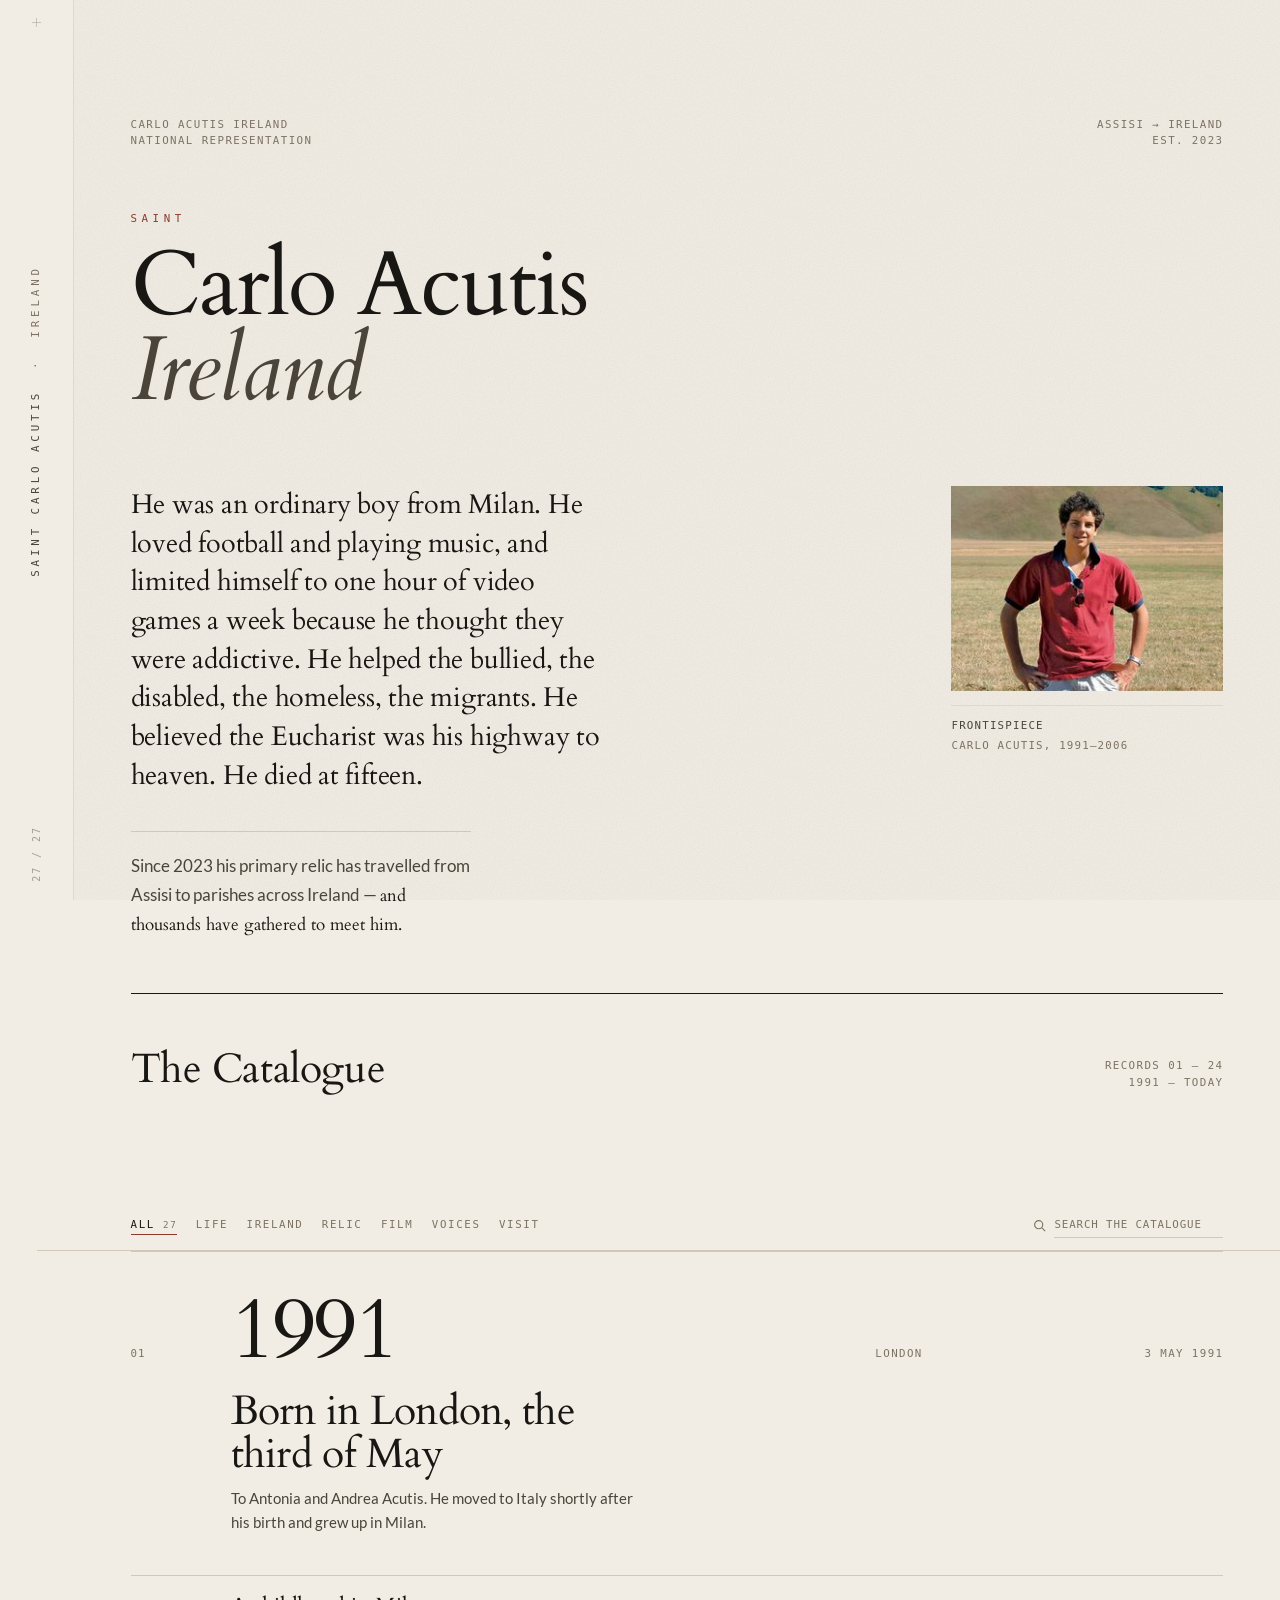
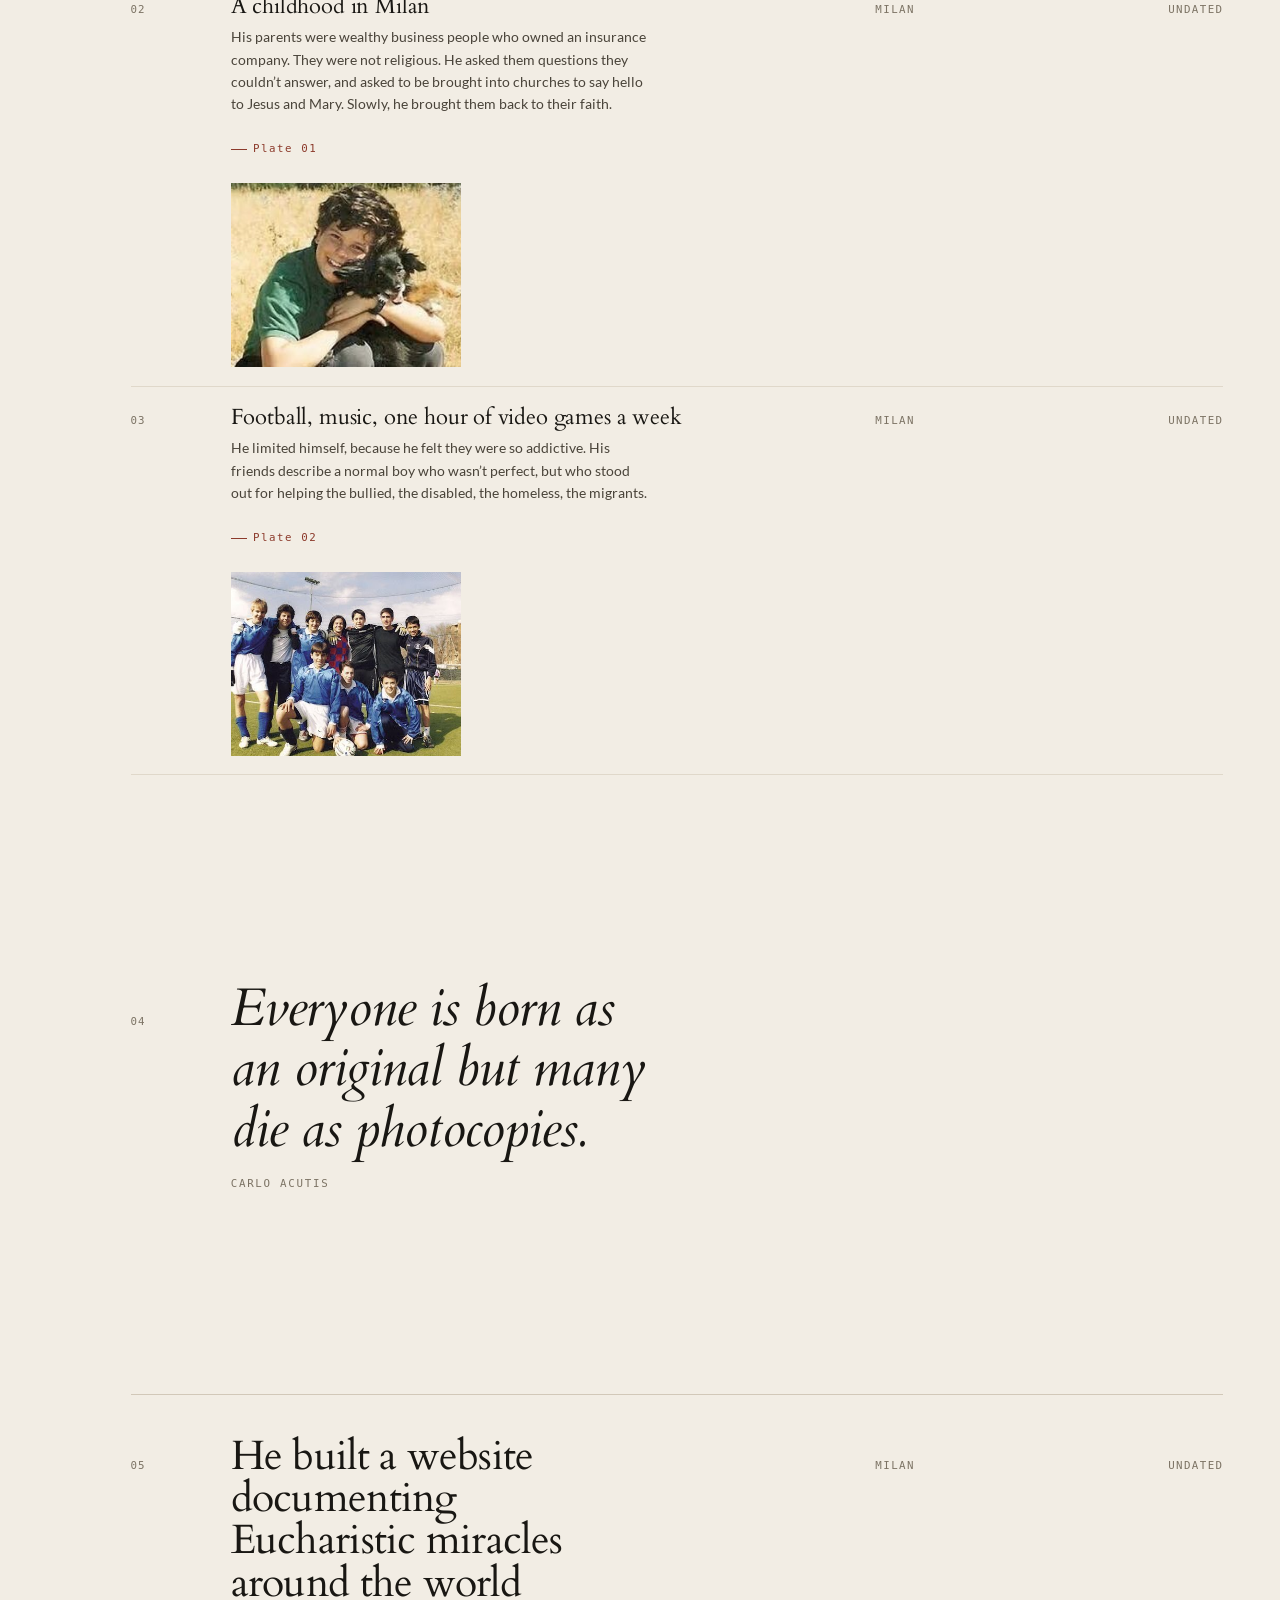
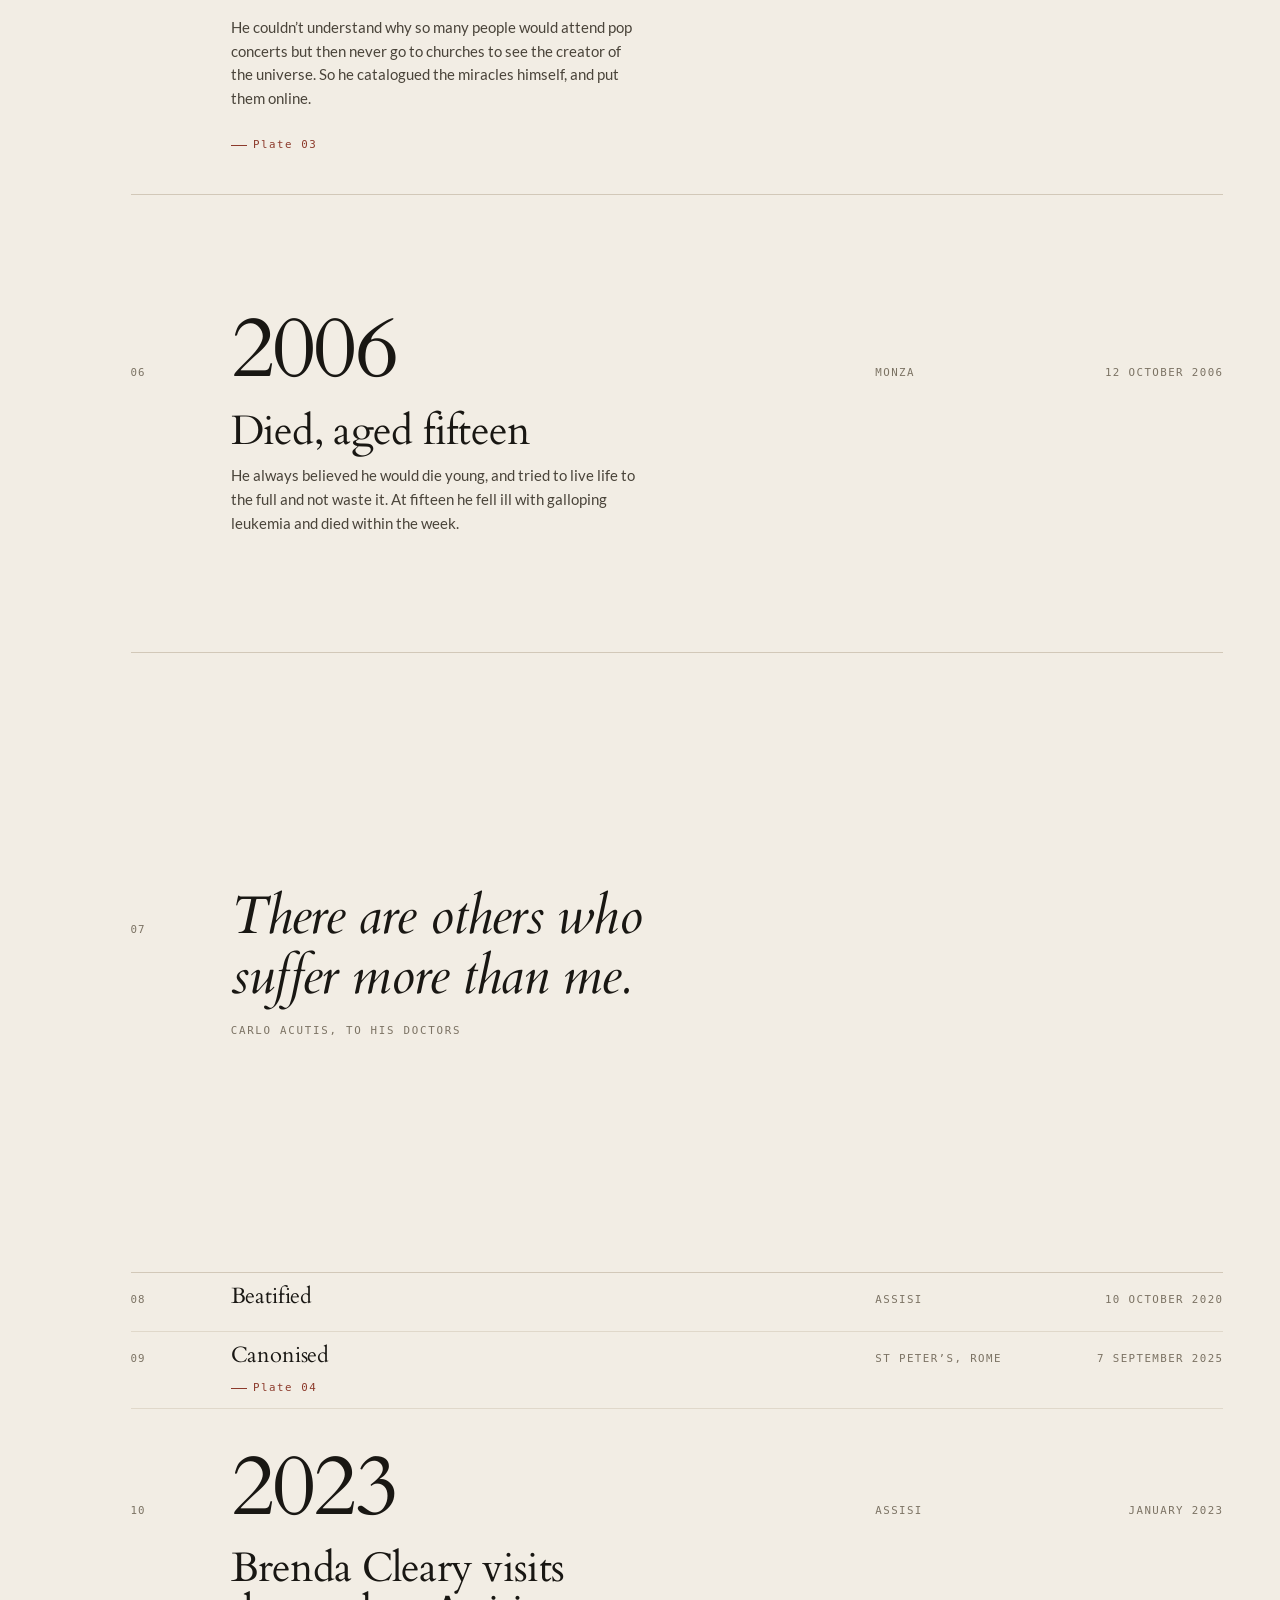
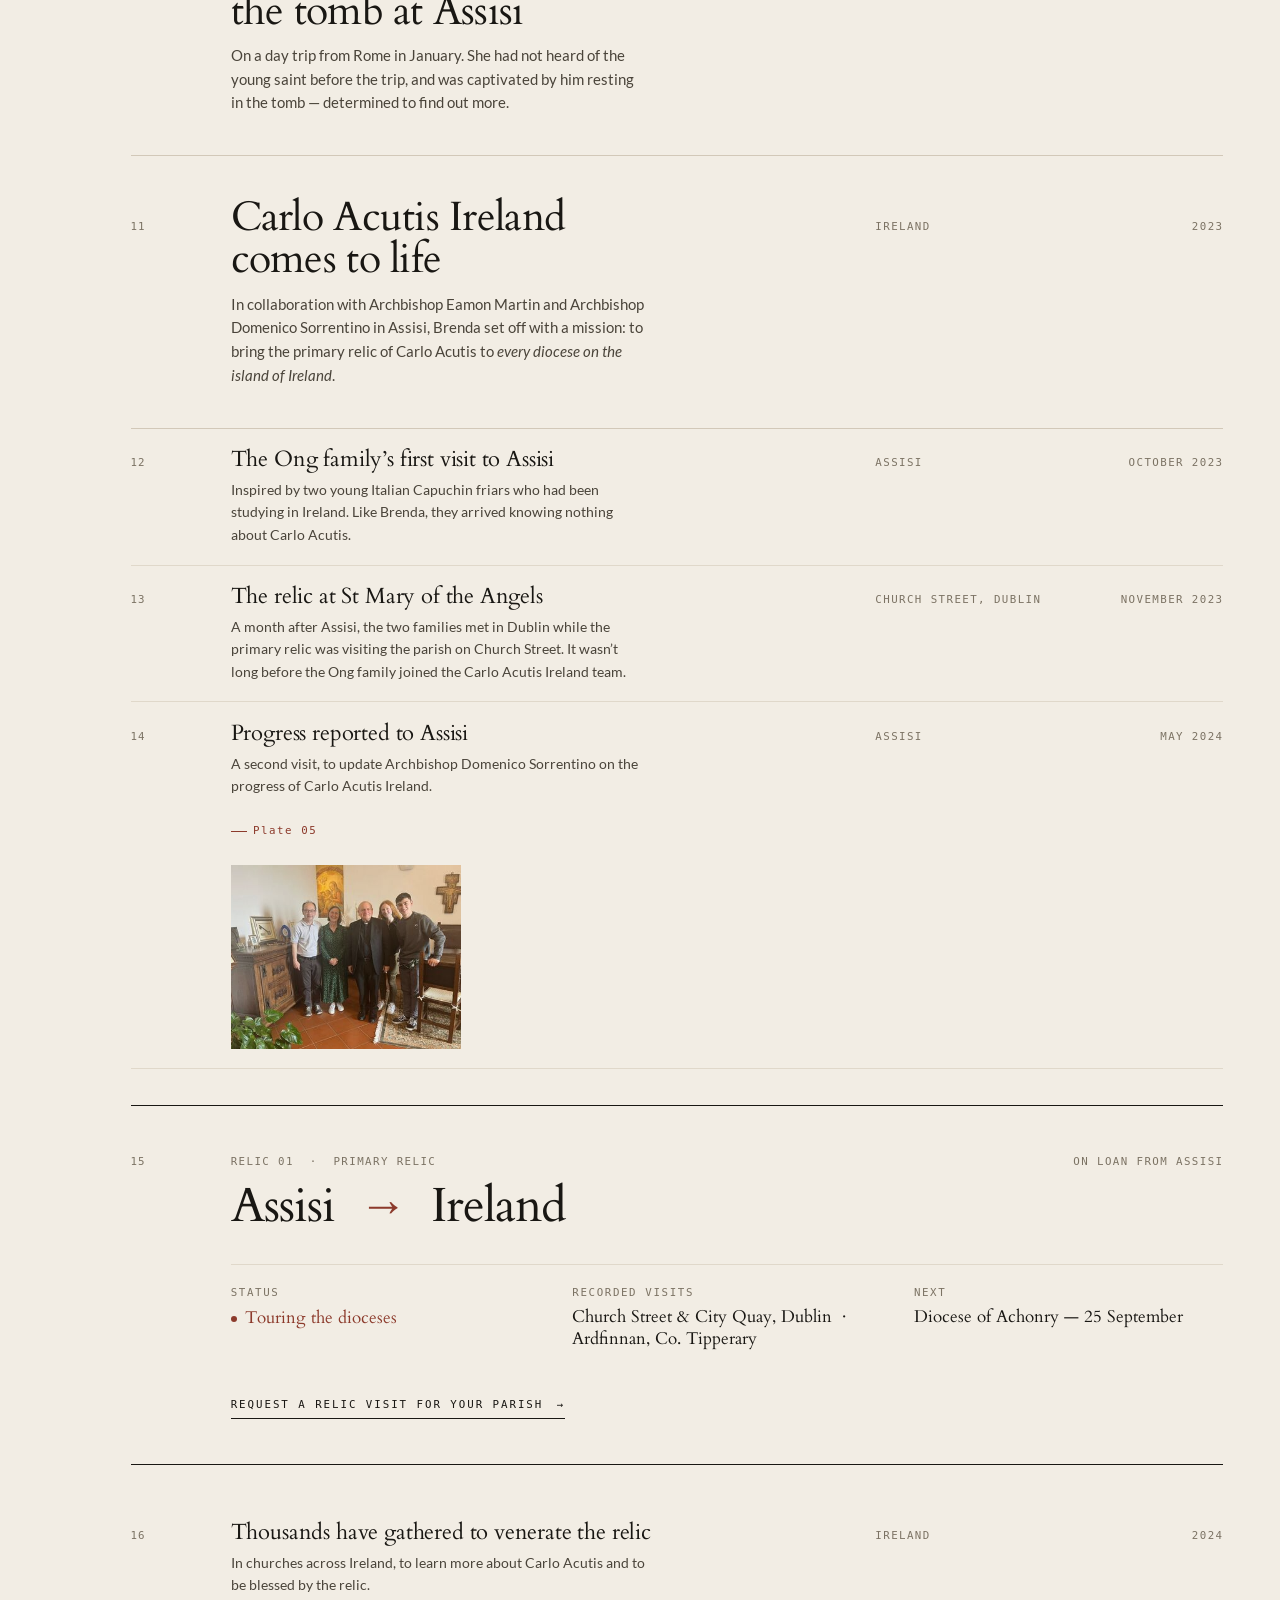
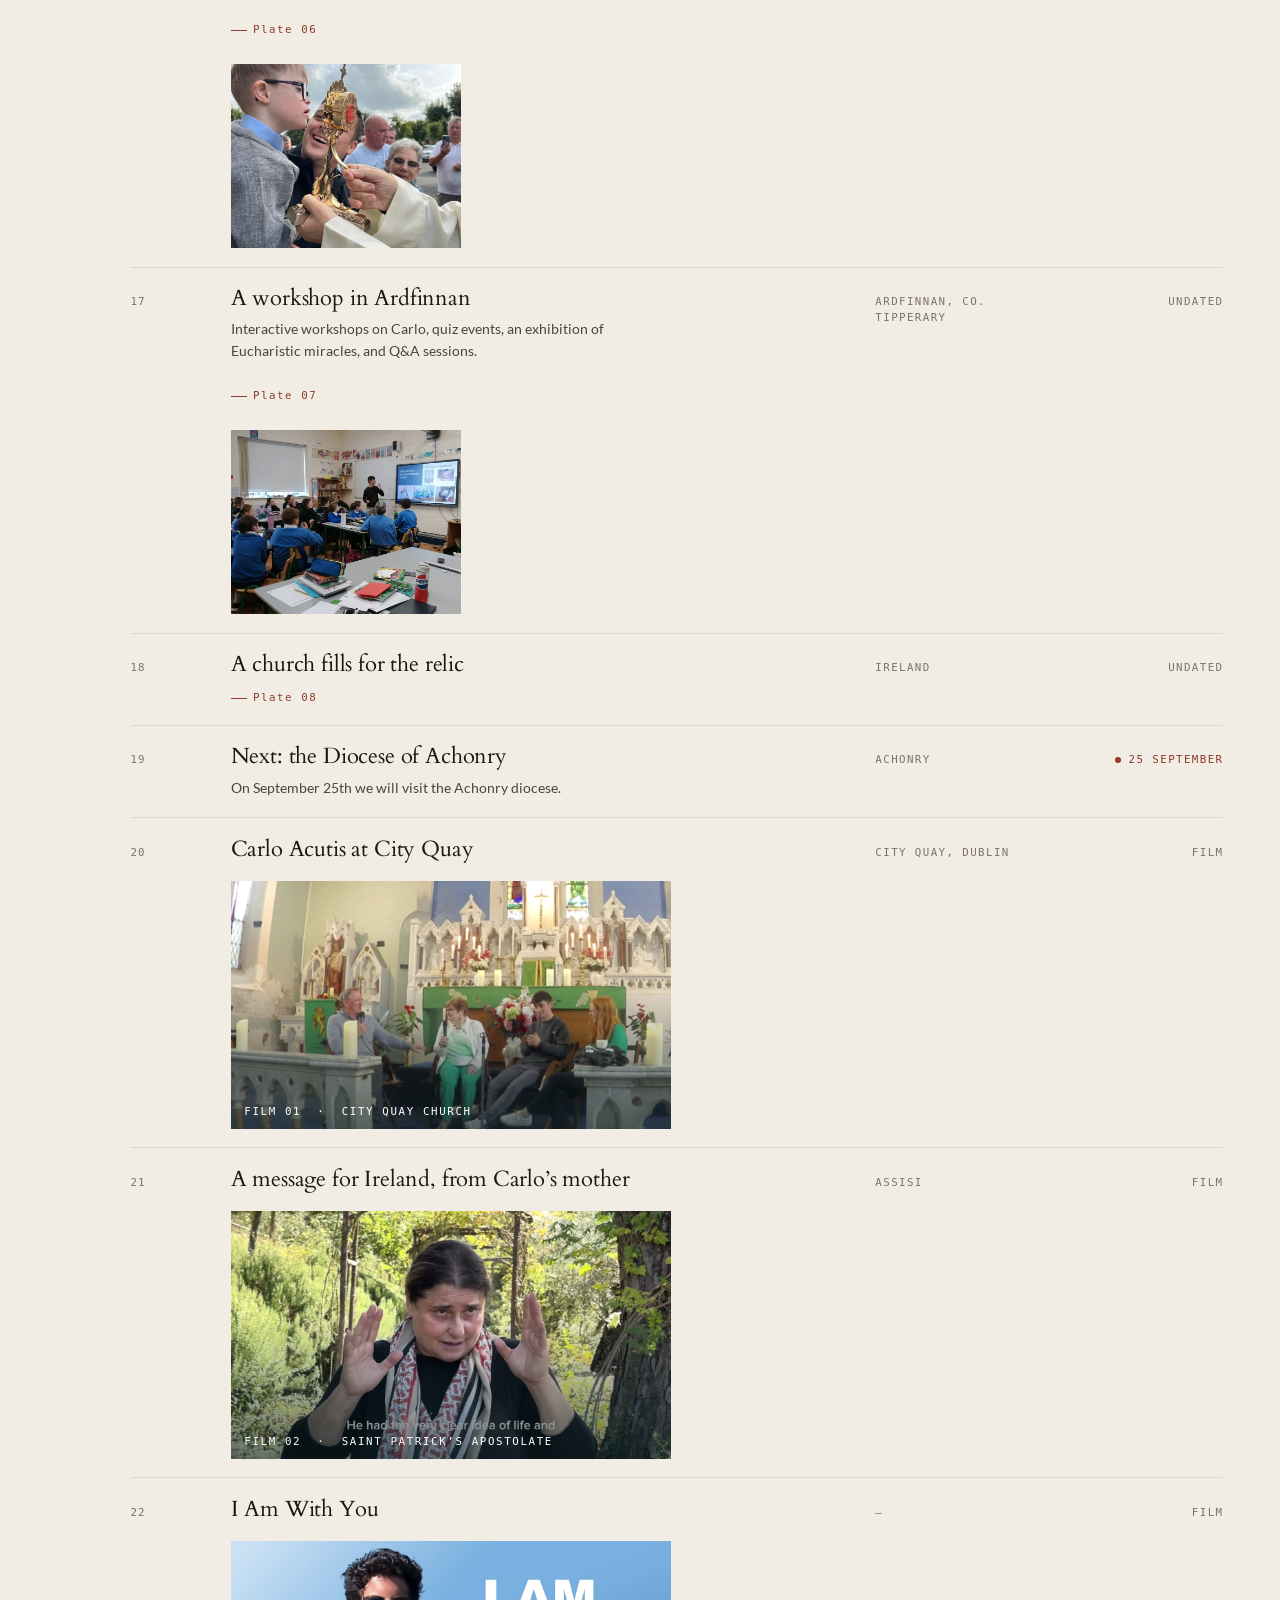
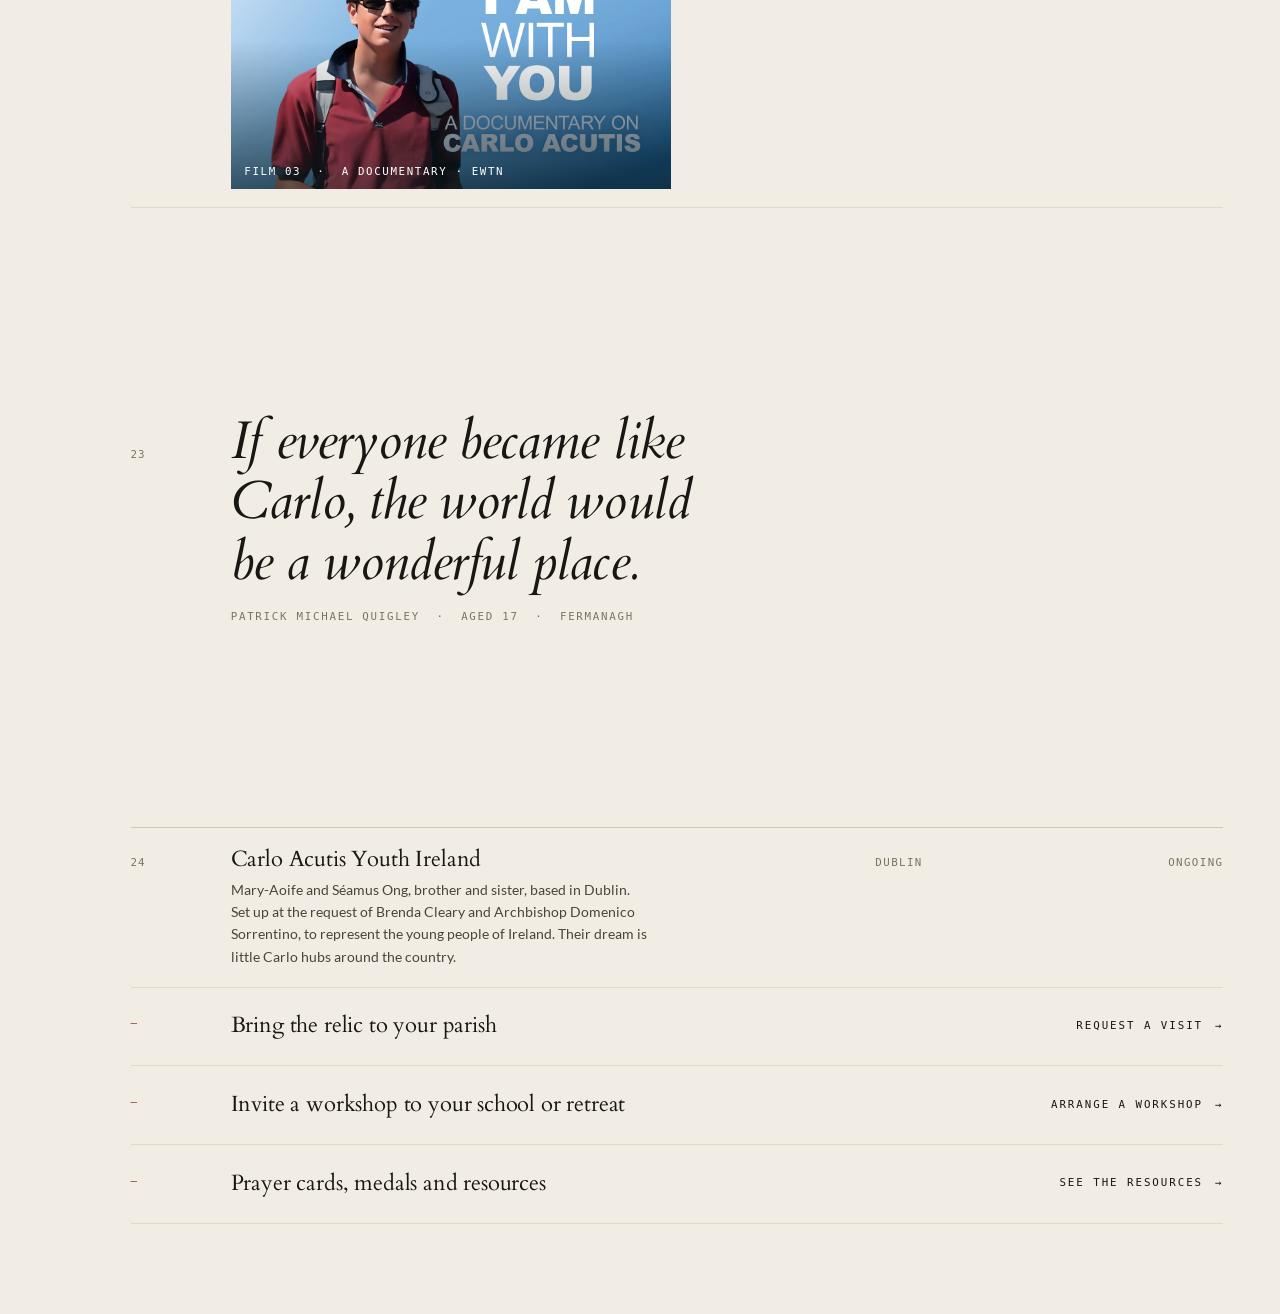
==== commit 9764dcfa: "Refine the catalogue: frontispiece, rhythm, quieter spine, stronger plates Emotional balance pass on" ====
--- a/index.html
+++ b/index.html
@@ -67,13 +67,25 @@
       <span class="ie">Ireland</span>
     </h1>
 
-    <div class="opening-statement">
-      <p>A record of the life of Carlo Acutis, and of the journey of his primary relic
-         through the dioceses of Ireland.</p>
-      <p><em>&ldquo;We are a family who has been deeply moved and inspired by the life of
-         Carlo Acutis. Working with our friends and directly with the Archbishop of Assisi
-         and Bishops of Ireland, we want to share Carlo&rsquo;s story with as many people as
-         we can.&rdquo;</em></p>
+    <div class="frontis">
+      <div>
+        <p class="frontis-lede">He was an ordinary boy from Milan. He loved football and
+           playing music, and limited himself to one hour of video games a week because he
+           thought they were addictive. He helped the bullied, the disabled, the homeless,
+           the migrants. He believed the Eucharist was his highway to heaven.
+           He died at fifteen.</p>
+        <p class="frontis-turn">Since 2023 his primary relic has travelled from Assisi to
+           parishes across Ireland &mdash; <b>and thousands have gathered to meet him.</b></p>
+      </div>
+      <figure>
+        <img src="uploads/1/2/2/5/122563310/published/carlo-acutis-red-t-shirtf4c4.jpg"
+             alt="Carlo Acutis standing in open countryside wearing a red polo shirt"
+             width="281" height="212" fetchpriority="high" decoding="async">
+        <figcaption>
+          <b>Frontispiece</b>
+          Carlo Acutis, 1991&ndash;2006
+        </figcaption>
+      </figure>
     </div>
 
     <div class="handover">
@@ -191,7 +203,7 @@
       <p class="date">Undated</p>
     </a>
 
-    <article class="rec rec--major" data-kind="life" data-search="died aged fifteen 2006 leukemia galloping">
+    <article class="rec rec--major rec--hush" data-kind="life" data-search="died aged fifteen 2006 leukemia galloping monza">
       <p class="num">06</p>
       <div>
         <h3 class="ttl"><span class="year">2006</span>Died, aged fifteen</h3>
@@ -199,8 +211,8 @@
            and not waste it. At fifteen he fell ill with galloping leukemia and died within the
            week.</p>
       </div>
-      <p class="place">Italy</p>
-      <p class="date">2006</p>
+      <p class="place">Monza</p>
+      <p class="date">12 October 2006</p>
     </article>
 
     <article class="rec rec--quote" data-kind="voices life" data-search="others suffer more than me doctors quote">
@@ -211,14 +223,14 @@
       </div>
     </article>
 
-    <article class="rec" data-kind="life" data-search="beatified 2020 blessed">
+    <article class="rec rec--tight" data-kind="life" data-search="beatified 2020 blessed assisi">
       <p class="num">08</p>
       <div><h3 class="ttl">Beatified</h3></div>
       <p class="place">Assisi</p>
-      <p class="date">2020</p>
-    </article>
-
-    <a class="rec rec--plate" data-kind="life" data-search="canonised 2025 saint canonisation"
+      <p class="date">10 October 2020</p>
+    </article>
+
+    <a class="rec rec--plate rec--tight" data-kind="life" data-search="canonised 2025 saint canonisation rome frassati"
        href="uploads/1/2/2/5/122563310/published/carlo-acutis-red-t-shirtf4c4.jpg"
        data-plate="uploads/1/2/2/5/122563310/published/carlo-acutis-red-t-shirtf4c4.jpg"
        data-plate-no="Plate 04"
@@ -230,8 +242,8 @@
         <h3 class="ttl">Canonised</h3>
         <p class="plate-mark">Plate 04</p>
       </div>
-      <p class="place">Rome</p>
-      <p class="date">2025</p>
+      <p class="place">St Peter&rsquo;s, Rome</p>
+      <p class="date">7 September 2025</p>
     </a>
 
     <!-- ---------- IRELAND ---------- -->
@@ -510,7 +522,7 @@
 </div>
 
 <!-- ======================= THE PLATE ======================= -->
-<div class="plate" id="plate" role="dialog" aria-modal="true" aria-label="Plate viewer" aria-hidden="true">
+<div class="plate" id="plate" role="dialog" aria-modal="true" aria-label="Plate viewer" aria-hidden="true" tabindex="-1">
   <div class="plate-head">
     <p class="mono plate-no"></p>
     <button class="plate-close" type="button" data-plate-close>Close <span aria-hidden="true">&times;</span></button>
--- a/assets/css/catalogue.css
+++ b/assets/css/catalogue.css
@@ -76,6 +76,7 @@
 ul{margin:0;padding:0;list-style:none}
 button{font:inherit;color:inherit;background:none;border:0;padding:0;cursor:pointer}
 :focus-visible{outline:1.5px solid var(--oxblood);outline-offset:3px}
+.plate:focus{outline:0}
 
 .mono{font:400 var(--t-meta)/1.5 var(--mono);letter-spacing:.13em;text-transform:uppercase}
 .mute{color:var(--ink-mute)}
@@ -89,21 +90,22 @@
    ========================================================================== */
 .spine{
   position:fixed;top:0;left:0;bottom:0;width:var(--spine);z-index:40;
-  border-right:1px solid var(--rule);
+  border-right:1px solid var(--rule-soft);
   display:flex;flex-direction:column;align-items:center;justify-content:space-between;
   padding:1.15rem 0;background:var(--paper);
 }
-.spine-mark{width:13px;height:13px;flex-shrink:0}
-.spine-mark line{stroke:var(--oxblood);stroke-width:1}
+.spine-mark{width:9px;height:9px;flex-shrink:0;opacity:.5}
+.spine-mark line{stroke:var(--ink-mute);stroke-width:1}
 .spine-word{
   writing-mode:vertical-rl;transform:rotate(180deg);
-  font:400 var(--t-meta)/1 var(--mono);letter-spacing:.34em;text-transform:uppercase;
-  color:var(--ink-mid);white-space:nowrap;
-}
-.spine-word b{font-weight:400;color:var(--ink)}
+  font:400 var(--t-meta)/1 var(--mono);letter-spacing:.36em;text-transform:uppercase;
+  color:var(--ink-mute);white-space:nowrap;
+}
+.spine-word b{font-weight:400;color:var(--ink-mid)}
 .spine-count{
   writing-mode:vertical-rl;transform:rotate(180deg);
-  font:400 var(--t-meta)/1 var(--mono);letter-spacing:.2em;color:var(--ink-mute);
+  font:400 calc(var(--t-meta) * .92)/1 var(--mono);letter-spacing:.2em;
+  color:var(--ink-mute);opacity:.65;
 }
 
 /* ==========================================================================
@@ -132,6 +134,40 @@
   font-size:var(--t-body);color:var(--ink-mid);
 }
 .opening-statement em{font-family:var(--serif);font-style:italic;color:var(--ink)}
+
+/* ---- Frontispiece ----------------------------------------------------
+   A printed catalogue puts a plate facing its title page. This is that: one
+   portrait, modestly sized and captioned like an archival print, beside a
+   short passage in Carlo's own facts. It is not a hero — no overlay, no
+   buttons, no full-bleed.
+--------------------------------------------------------------------- */
+.frontis{
+  display:grid;grid-template-columns:minmax(0,1fr) clamp(190px,22vw,272px);
+  gap:clamp(2rem,5vw,4.5rem);align-items:start;
+  margin-top:clamp(3rem,8vh,5.5rem);
+}
+@media (max-width:820px){
+  .frontis{grid-template-columns:minmax(0,1fr);gap:2.25rem}
+  .frontis figure{max-width:260px}
+}
+.frontis-lede{
+  font-family:var(--serif);font-size:clamp(1.15rem,1rem + .85vw,1.7rem);
+  line-height:1.44;letter-spacing:-.008em;color:var(--ink);max-width:34ch;
+}
+.frontis-turn{
+  margin-top:clamp(1.75rem,4vh,2.5rem);padding-top:1.25rem;
+  border-top:1px solid var(--rule);max-width:34ch;
+  font-size:var(--t-body);color:var(--ink-mid);
+}
+.frontis-turn b{font-weight:400;color:var(--ink);font-family:var(--serif)}
+.frontis figure{margin:0}
+.frontis figure img{width:100%;filter:saturate(.92)}
+.frontis figcaption{
+  margin-top:.85rem;padding-top:.7rem;border-top:1px solid var(--rule-soft);
+  font:400 var(--t-meta)/1.65 var(--mono);letter-spacing:.11em;text-transform:uppercase;
+  color:var(--ink-mute);
+}
+.frontis figcaption b{display:block;font-weight:400;color:var(--ink-mid);margin-bottom:.25em}
 
 /* The rule that hands over from the introduction to the index */
 .handover{
@@ -190,8 +226,8 @@
 
 .rec{
   display:grid;
-  grid-template-columns:4.5rem minmax(0,1fr) 12rem 7rem;
-  gap:0 clamp(1rem,2.4vw,2.25rem);
+  grid-template-columns:4.5rem minmax(0,1fr) 10.5rem 9.5rem;
+  gap:0 clamp(1rem,2.2vw,2rem);
   align-items:baseline;
   padding:1.15rem 0;
   border-bottom:1px solid var(--rule-soft);
@@ -220,7 +256,7 @@
 .rec .plate-mark::before{content:"";width:16px;height:1px;background:var(--oxblood)}
 
 /* --- Major records: a milestone in Carlo's life gets a monumental numeral --- */
-.rec--major{grid-template-columns:4.5rem minmax(0,1fr) 12rem 7rem;padding:clamp(2rem,4.5vh,3.4rem) 0;border-bottom:1px solid var(--rule)}
+.rec--major{grid-template-columns:4.5rem minmax(0,1fr) 10.5rem 9.5rem;padding:clamp(2rem,4.5vh,3.4rem) 0;border-bottom:1px solid var(--rule)}
 .rec--major .ttl{font-size:var(--t-title-lg);line-height:1.04;letter-spacing:-.018em;max-width:18ch}
 .rec--major .year{
   display:block;font:400 var(--t-numeral)/.86 var(--serif);letter-spacing:-.03em;
@@ -231,15 +267,24 @@
 /* --- Quote records: the list stops being a list --- */
 .rec--quote{
   grid-template-columns:4.5rem minmax(0,1fr);
-  padding:clamp(2.75rem,7vh,5.5rem) 0;
+  padding:clamp(4rem,11vh,8rem) 0;
+  min-height:min(72vh,620px);align-content:center;
   border-bottom:1px solid var(--rule);
 }
 .rec--quote blockquote{
   margin:0;font-family:var(--serif);font-style:italic;
-  font-size:clamp(1.4rem,1rem + 2.2vw,2.9rem);line-height:1.2;letter-spacing:-.015em;
-  max-width:20ch;text-wrap:balance;
+  font-size:clamp(1.55rem,1rem + 2.9vw,3.6rem);line-height:1.14;letter-spacing:-.018em;
+  max-width:19ch;text-wrap:balance;
 }
 .rec--quote .attr{margin-top:1.4em;font:400 var(--t-meta)/1.6 var(--mono);letter-spacing:.16em;text-transform:uppercase;color:var(--ink-mute)}
+
+/* Terse records, set close together so the page becomes dense again after
+   the silence of a quote. */
+.rec--tight{padding:.7rem 0}
+.rec--tight + .rec--tight{border-top:0}
+
+/* One record is given silence on both sides: his death. */
+.rec--hush{padding:clamp(5rem,13vh,9rem) 0;border-bottom:1px solid var(--rule)}
 
 /* --- Relic record: the single most important object in the archive --- */
 .rec--relic{
@@ -323,7 +368,7 @@
 .plate{
   position:fixed;inset:0;z-index:80;display:none;
   background:var(--petrol);color:#EDE6DA;
-  padding:clamp(1rem,3vw,2.5rem);
+  padding:clamp(.9rem,2vw,1.6rem) clamp(1rem,3vw,2.5rem);
 }
 .plate.is-open{display:flex;flex-direction:column}
 .plate-fig{
@@ -332,32 +377,32 @@
 }
 .plate-fig img{
   width:100%;height:100%;object-fit:contain;
-  opacity:0;transform:scale(1.012);
-  transition:opacity .7s var(--ease),transform 1.1s var(--ease);
+  opacity:0;transform:scale(1.02);
+  transition:opacity 1.05s var(--ease),transform 1.6s var(--ease);
 }
 .plate.is-shown .plate-fig img{opacity:1;transform:none}
 
 /* Crop marks — the printer's registration, drawn at the corners of the plate */
 .plate-fig::before,.plate-fig::after{
-  content:"";position:absolute;width:15px;height:15px;pointer-events:none;
-  opacity:0;transition:opacity .6s var(--ease) .15s;
-}
-.plate-fig::before{top:0;left:0;border-top:1px solid rgba(237,230,218,.42);border-left:1px solid rgba(237,230,218,.42)}
-.plate-fig::after{bottom:0;right:0;border-bottom:1px solid rgba(237,230,218,.42);border-right:1px solid rgba(237,230,218,.42)}
+  content:"";position:absolute;width:22px;height:22px;pointer-events:none;
+  opacity:0;transition:opacity .8s var(--ease) .3s;
+}
+.plate-fig::before{top:0;left:0;border-top:1px solid rgba(237,230,218,.28);border-left:1px solid rgba(237,230,218,.28)}
+.plate-fig::after{bottom:0;right:0;border-bottom:1px solid rgba(237,230,218,.28);border-right:1px solid rgba(237,230,218,.28)}
 .plate.is-shown .plate-fig::before,.plate.is-shown .plate-fig::after{opacity:1}
 
 .plate-head,.plate-foot{display:flex;gap:1.5rem;align-items:baseline;justify-content:space-between;flex-wrap:wrap}
-.plate-head{border-bottom:1px solid rgba(237,230,218,.2);padding-bottom:.9rem}
-.plate-foot{border-top:1px solid rgba(237,230,218,.2);padding-top:.9rem}
+.plate-head{border-bottom:1px solid rgba(237,230,218,.13);padding-bottom:.8rem;align-items:center}
+.plate-foot{border-top:1px solid rgba(237,230,218,.13);padding-top:.85rem;align-items:flex-end}
 .plate .mono{color:rgba(237,230,218,.62)}
-.plate-no{color:#EDE6DA!important;letter-spacing:.22em}
-.plate-cap{font-family:var(--serif);font-size:clamp(.98rem,.9rem + .4vw,1.3rem);line-height:1.4;max-width:58ch;color:#EDE6DA}
+.plate-no{color:rgba(237,230,218,.85)!important;letter-spacing:.26em}
+.plate-cap{font-family:var(--serif);font-size:clamp(1rem,.92rem + .45vw,1.35rem);line-height:1.42;max-width:54ch;color:rgba(237,230,218,.94)}
 .plate-close{
-  font:400 var(--t-meta)/1 var(--mono);letter-spacing:.18em;text-transform:uppercase;
-  color:rgba(237,230,218,.72);display:inline-flex;align-items:center;gap:.6rem;
-  transition:color .2s var(--ease);
-}
-.plate-close:hover{color:#fff}
+  font:400 calc(var(--t-meta) * .95)/1 var(--mono);letter-spacing:.2em;text-transform:uppercase;
+  color:rgba(237,230,218,.42);display:inline-flex;align-items:center;gap:.55rem;
+  transition:color .25s var(--ease);
+}
+.plate-close:hover{color:rgba(237,230,218,.9)}
 .plate-nav{display:flex;gap:1.5rem;align-items:center}
 .plate-nav button{
   font:400 var(--t-meta)/1 var(--mono);letter-spacing:.18em;text-transform:uppercase;
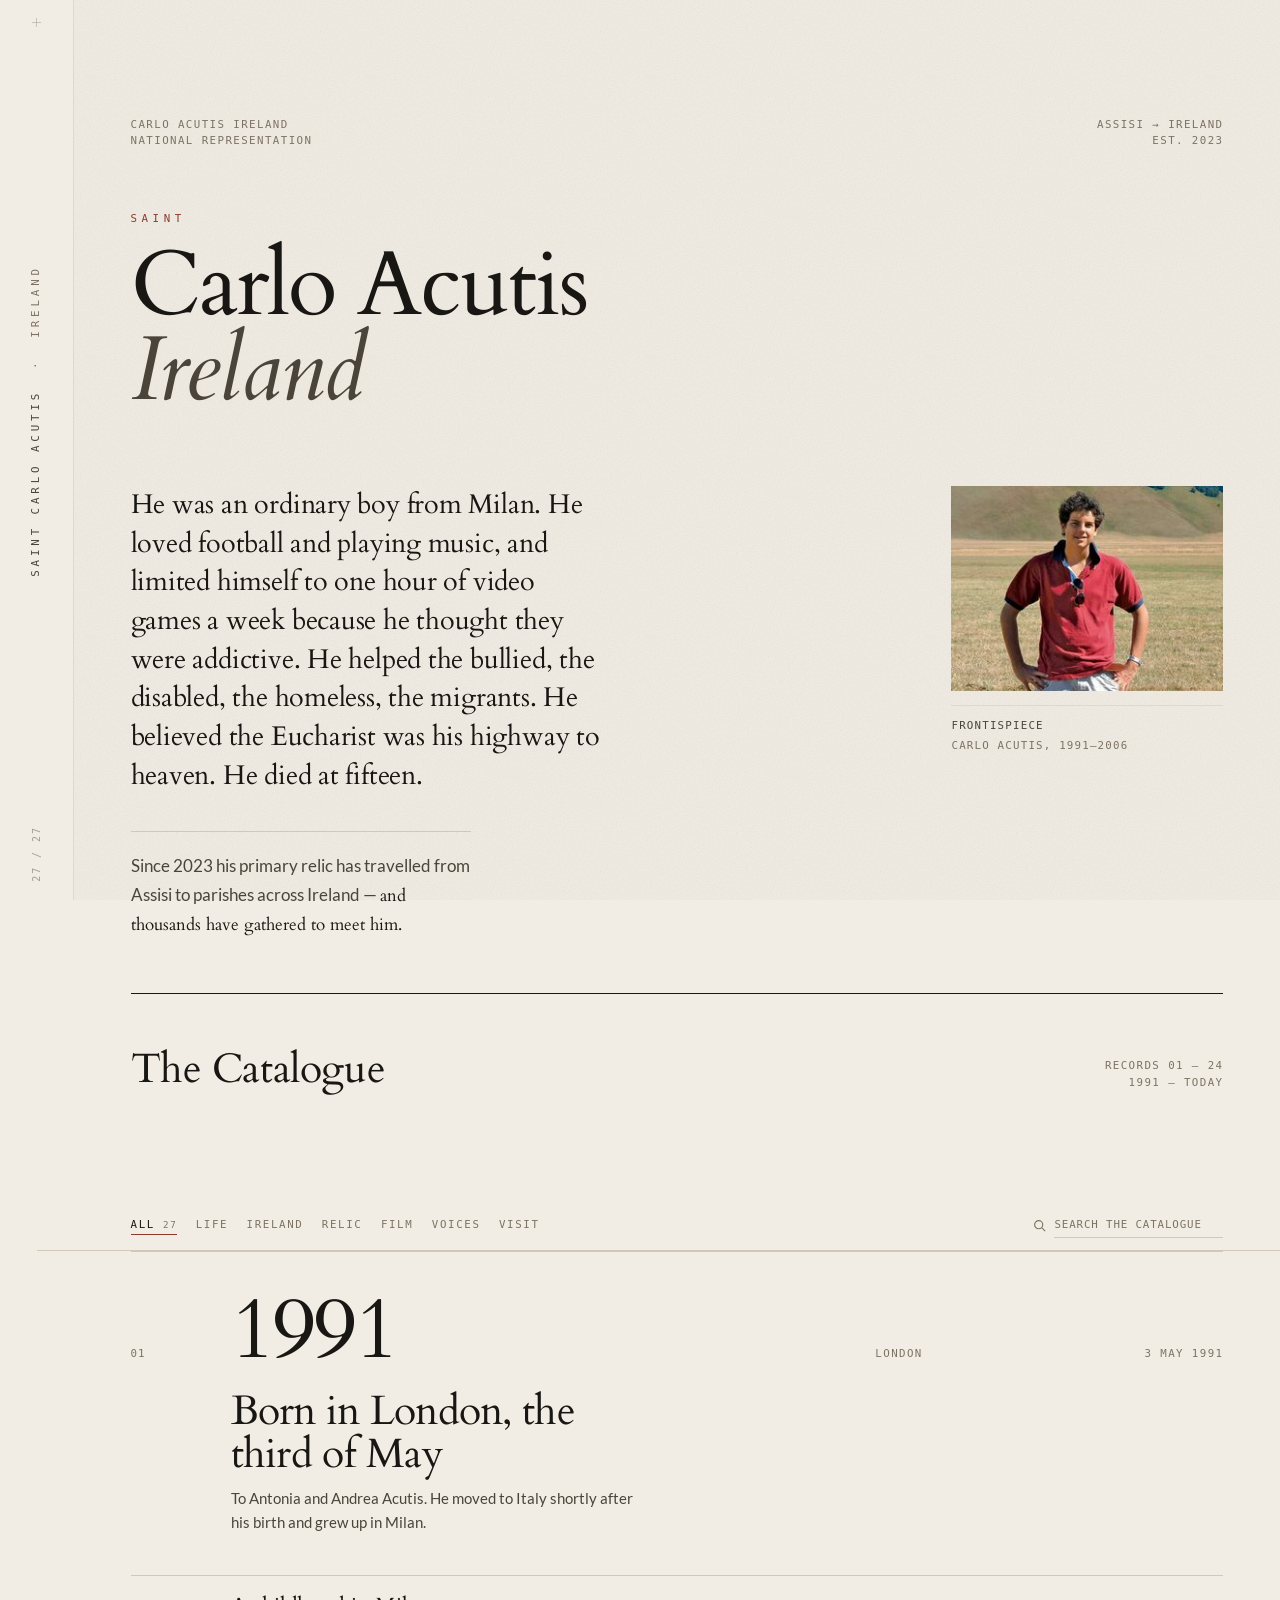
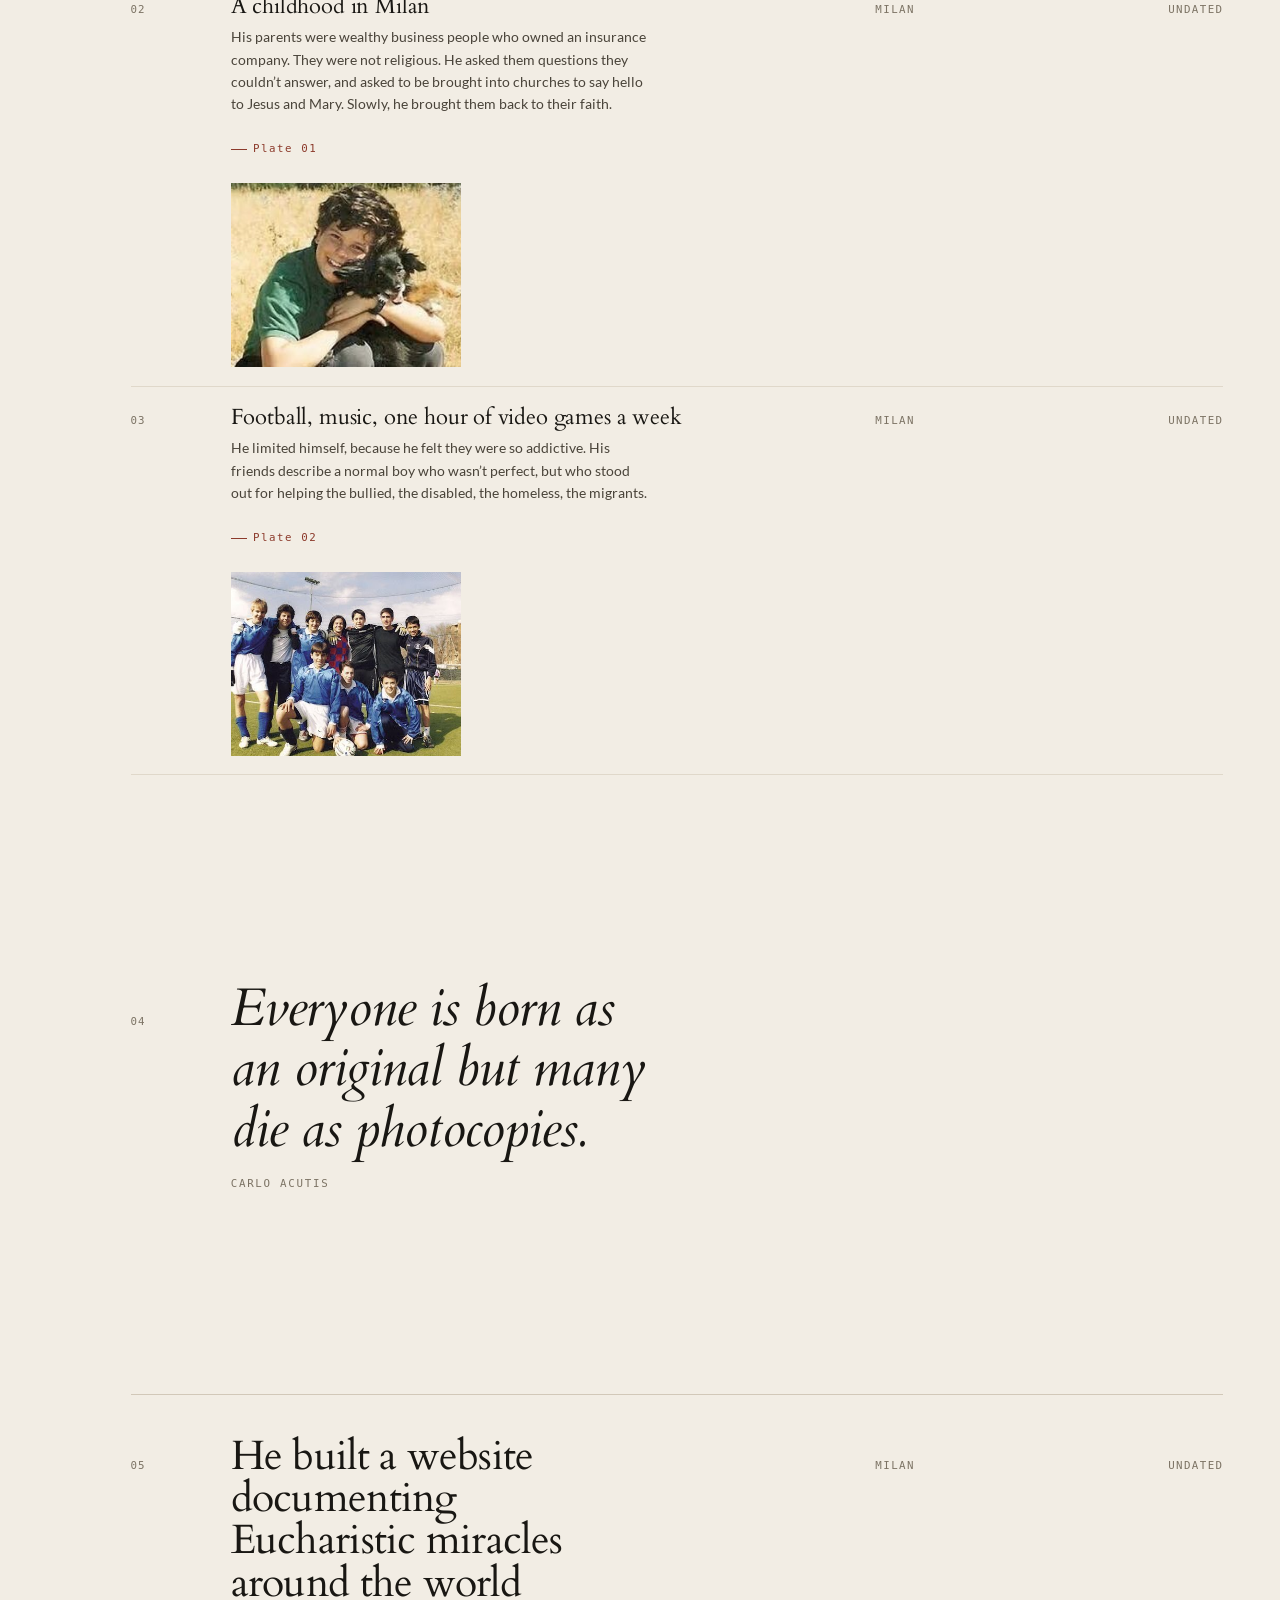
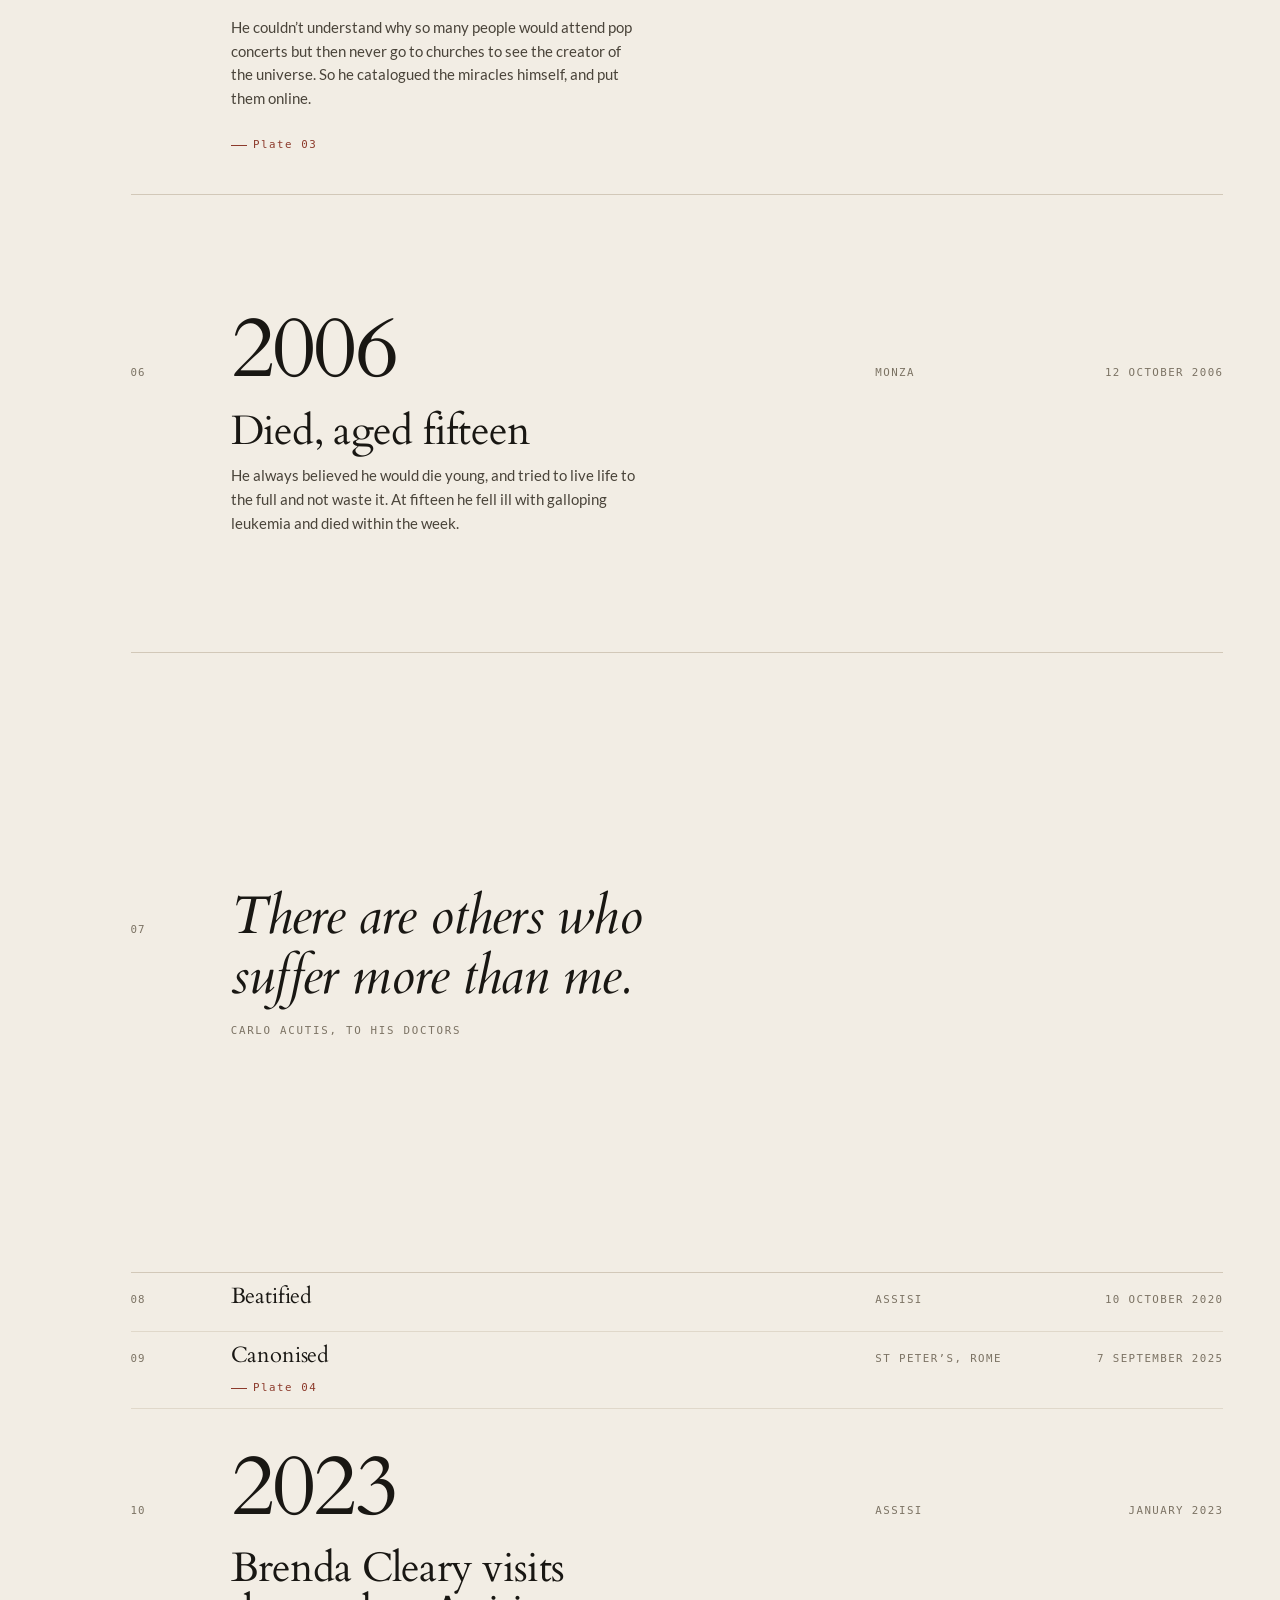
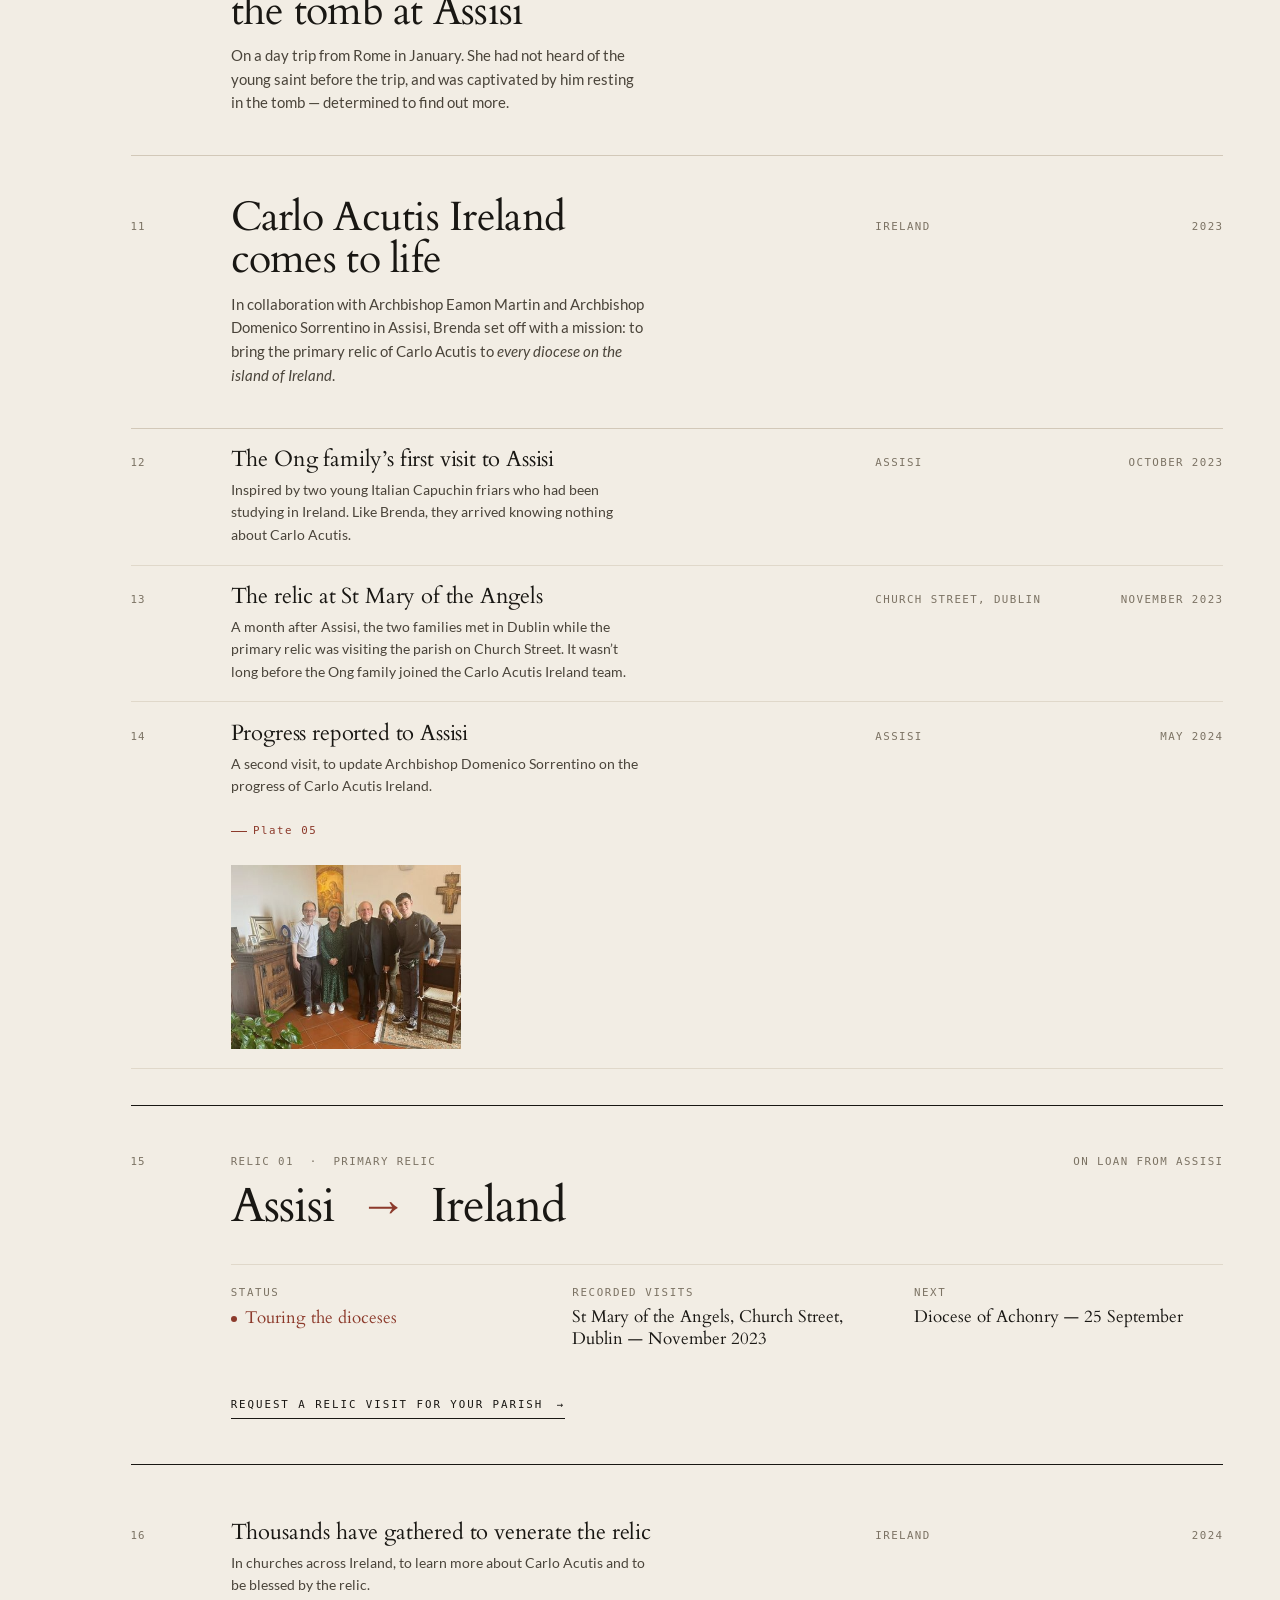
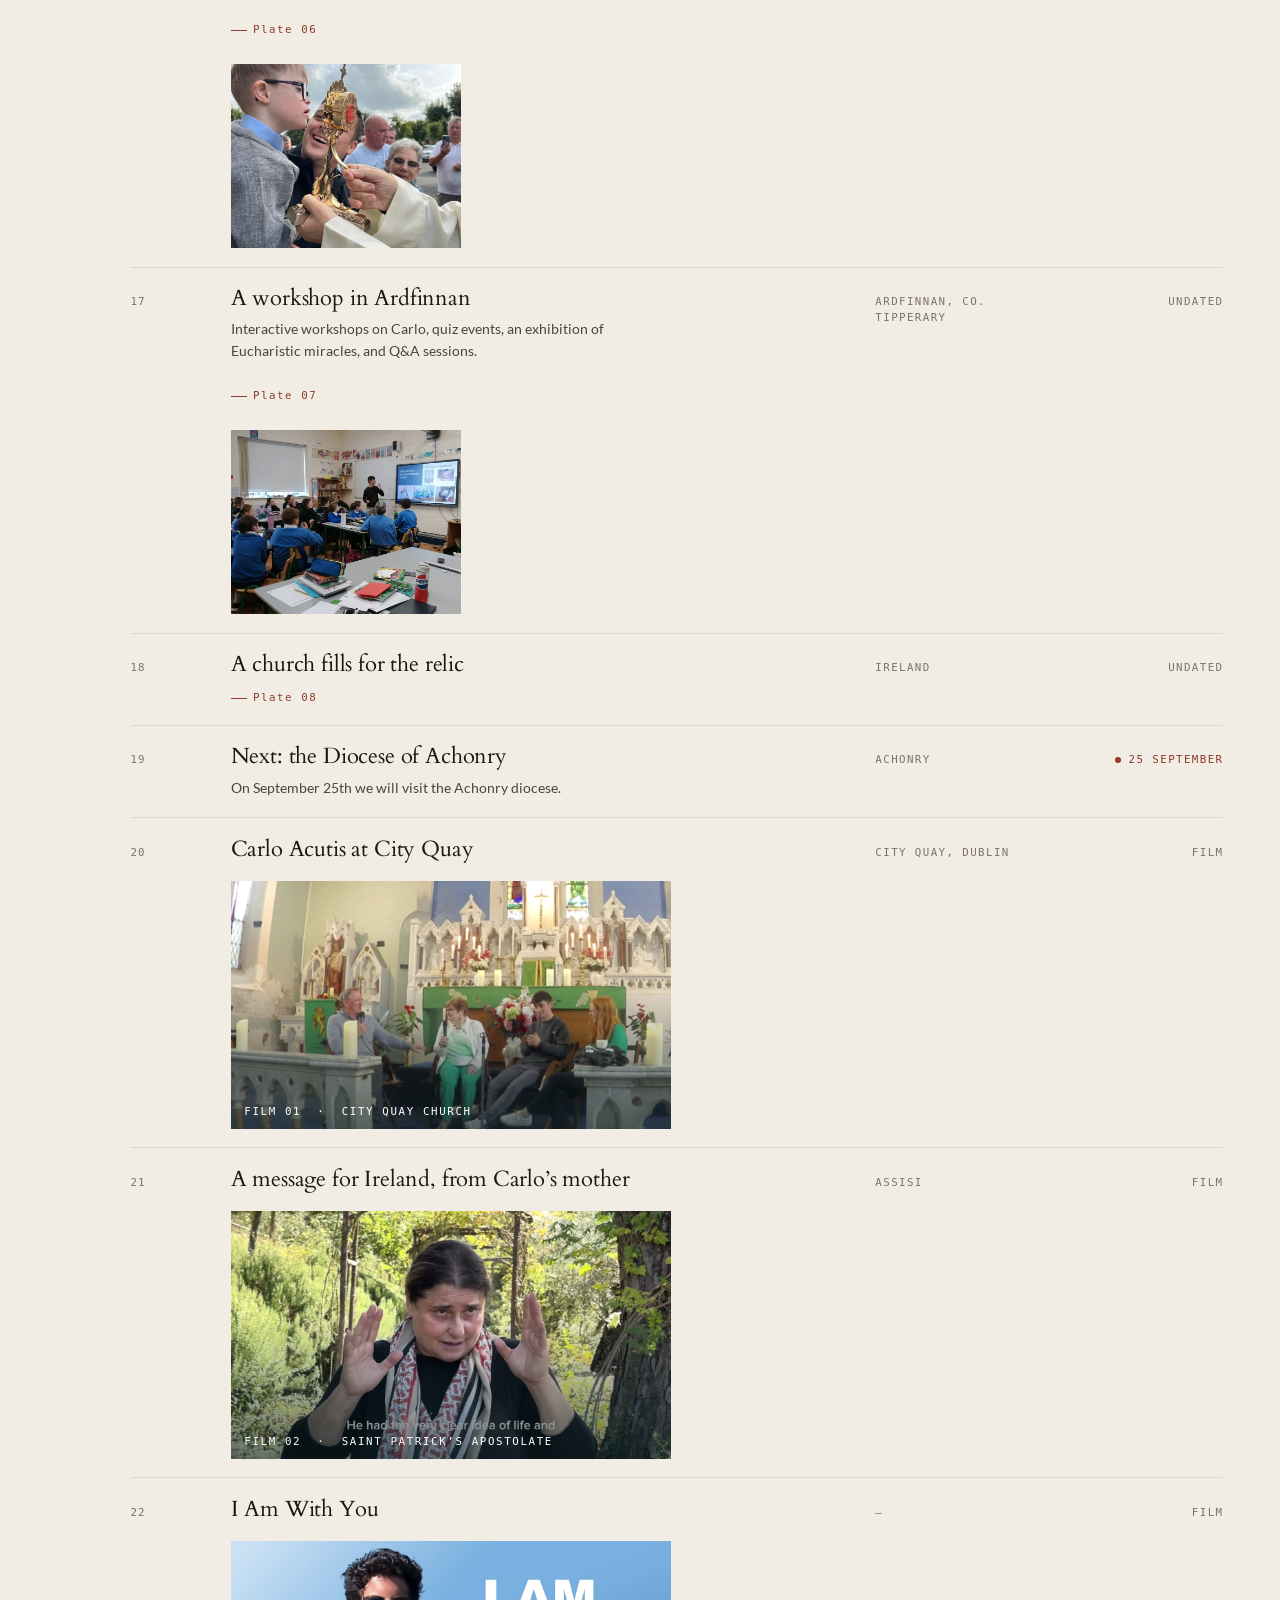
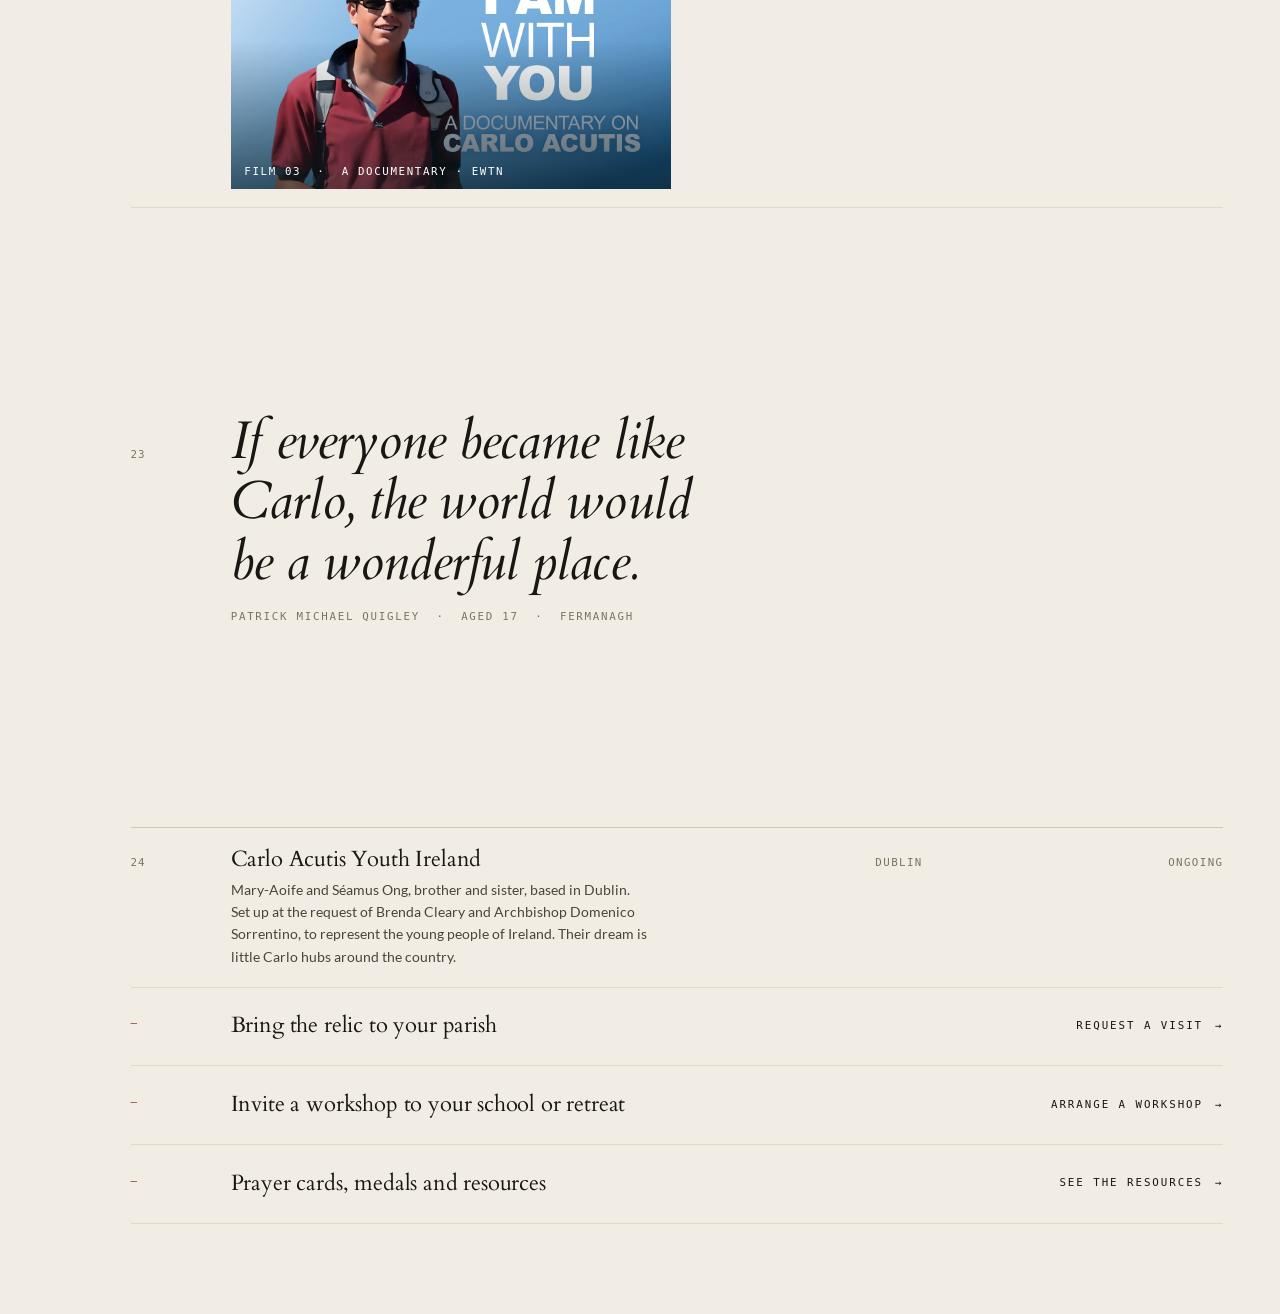
==== commit 8e7d9747: "Relic visits: the Register Third room. Not a map, not a route, not a journey tracker — there are no " ====
--- a/index.html
+++ b/index.html
@@ -21,6 +21,7 @@
 
 <link rel="preload" as="font" type="font/woff2" href="assets/fonts/cardo-regular.woff2" crossorigin>
 <link rel="preload" as="font" type="font/woff2" href="assets/fonts/lato-400.woff2" crossorigin>
+<link rel="stylesheet" href="assets/css/base.css">
 <link rel="stylesheet" href="assets/css/catalogue.css">
 
 <script type="application/ld+json">
@@ -333,7 +334,7 @@
           </div>
           <div>
             <dt>Recorded visits</dt>
-            <dd>Church Street &amp; City Quay, Dublin &nbsp;·&nbsp; Ardfinnan, Co. Tipperary</dd>
+            <dd>St Mary of the Angels, Church Street, Dublin &mdash; November 2023</dd>
           </div>
           <div>
             <dt>Next</dt>
--- a/assets/css/base.css
+++ b/assets/css/base.css
@@ -0,0 +1,132 @@
+/* ==========================================================================
+   SAINT CARLO ACUTIS · IRELAND — SHARED DNA
+   Type, colour, paper, rules, spine and motion policy. Every page loads this;
+   each page then loads its own grammar on top. One family, several rooms —
+   so the materials are defined once, here, and never duplicated.
+   ========================================================================== */
+
+/* --- Type ---------------------------------------------------------------
+   Cardo — a scholarly humanist serif, drawn for classicists and medievalists.
+   Lato — quiet sans for reading.
+   Monospace is the system stack: costs nothing to download, and a catalogue's
+   metadata has always been set in a typewriter face.
+------------------------------------------------------------------------- */
+@font-face{font-family:Cardo;font-style:normal;font-weight:400;font-display:swap;src:url(../fonts/cardo-regular.woff2) format('woff2')}
+@font-face{font-family:Cardo;font-style:italic;font-weight:400;font-display:swap;src:url(../fonts/cardo-italic.woff2) format('woff2')}
+@font-face{font-family:Cardo;font-style:normal;font-weight:700;font-display:swap;src:url(../fonts/cardo-bold.woff2) format('woff2')}
+@font-face{font-family:Lato;font-style:normal;font-weight:300;font-display:swap;src:url(../fonts/lato-300.woff2) format('woff2')}
+@font-face{font-family:Lato;font-style:normal;font-weight:400;font-display:swap;src:url(../fonts/lato-400.woff2) format('woff2')}
+@font-face{font-family:Lato;font-style:italic;font-weight:400;font-display:swap;src:url(../fonts/lato-400i.woff2) format('woff2')}
+@font-face{font-family:Lato;font-style:normal;font-weight:700;font-display:swap;src:url(../fonts/lato-700.woff2) format('woff2')}
+
+:root{
+  /* Warm ivory stock, warm black ink, stone greys, one sharp oxblood.
+     Deliberately not gold-on-teal. Petrol survives only in the plate view,
+     where the archive goes dark around a photograph. */
+  --paper:#F2EDE4;
+  --paper-deep:#EAE3D7;
+  --ink:#191713;
+  --ink-mid:#4A443A;
+  --ink-mute:#7C7364;
+  --rule:#D2C8B8;
+  --rule-soft:#E0D8CA;
+  --oxblood:#8C3A2B;
+  --petrol:#0E1F22;
+
+  --serif:Cardo,'Iowan Old Style',Georgia,serif;
+  --sans:Lato,-apple-system,BlinkMacSystemFont,'Segoe UI',sans-serif;
+  --mono:ui-monospace,'SF Mono',SFMono-Regular,Menlo,Consolas,'DejaVu Sans Mono',monospace;
+
+  --spine:74px;                 /* width of the catalogue spine */
+  --pad:clamp(1.25rem,3.4vw,3.25rem);
+  --measure:62ch;
+
+  --t-meta:clamp(.625rem,.58rem + .12vw,.6875rem);
+  --t-body:clamp(.95rem,.9rem + .2vw,1.0625rem);
+  --t-title:clamp(1.05rem,.95rem + .5vw,1.4rem);
+  --t-title-lg:clamp(1.5rem,1.1rem + 1.8vw,2.6rem);
+  --t-display:clamp(2.5rem,1.2rem + 5.6vw,6rem);
+  --t-numeral:clamp(2.6rem,1.4rem + 5vw,5.5rem);
+
+  --ease:cubic-bezier(.2,.7,.3,1);
+}
+
+*,*::before,*::after{box-sizing:border-box}
+html{-webkit-text-size-adjust:100%}
+body{
+  margin:0;background:var(--paper);color:var(--ink);
+  font:var(--t-body)/1.66 var(--sans);
+  -webkit-font-smoothing:antialiased;-moz-osx-font-smoothing:grayscale;
+  padding-left:var(--spine);
+}
+/* Paper tooth. A single tiled SVG, ~0.9KB, no image request. */
+body::before{
+  content:"";position:fixed;inset:0;z-index:1;pointer-events:none;opacity:.5;
+  background-image:url("data:image/svg+xml,%3Csvg xmlns='http://www.w3.org/2000/svg' width='140' height='140'%3E%3Cfilter id='n'%3E%3CfeTurbulence type='fractalNoise' baseFrequency='.82' numOctaves='3' stitchTiles='stitch'/%3E%3CfeColorMatrix type='saturate' values='0'/%3E%3C/filter%3E%3Crect width='140' height='140' filter='url(%23n)' opacity='.28'/%3E%3C/svg%3E");
+  mix-blend-mode:multiply;
+}
+img{display:block;max-width:100%;height:auto}
+h1,h2,h3{margin:0;font-weight:400;line-height:1.06;letter-spacing:-.012em;font-family:var(--serif)}
+p{margin:0 0 1em}
+p:last-child{margin-bottom:0}
+a{color:inherit;text-decoration:none}
+ul{margin:0;padding:0;list-style:none}
+button{font:inherit;color:inherit;background:none;border:0;padding:0;cursor:pointer}
+:focus-visible{outline:1.5px solid var(--oxblood);outline-offset:3px}
+.plate:focus{outline:0}
+
+.mono{font:400 var(--t-meta)/1.5 var(--mono);letter-spacing:.13em;text-transform:uppercase}
+.mute{color:var(--ink-mute)}
+
+.skip{position:absolute;left:-9999px;top:0;z-index:60;background:var(--ink);color:var(--paper);padding:.7rem 1.1rem}
+.skip:focus{left:calc(var(--spine) + 1rem)}
+
+/* ==========================================================================
+   THE SPINE — the fixed left edge of the catalogue.
+   A book spine, not a sidebar: a hairline, a vertical wordmark, a count.
+   ========================================================================== */
+.spine{
+  position:fixed;top:0;left:0;bottom:0;width:var(--spine);z-index:40;
+  border-right:1px solid var(--rule-soft);
+  display:flex;flex-direction:column;align-items:center;justify-content:space-between;
+  padding:1.15rem 0;background:var(--paper);
+}
+.spine-mark{width:9px;height:9px;flex-shrink:0;opacity:.5}
+.spine-mark line{stroke:var(--ink-mute);stroke-width:1}
+.spine-word{
+  writing-mode:vertical-rl;transform:rotate(180deg);
+  font:400 var(--t-meta)/1 var(--mono);letter-spacing:.36em;text-transform:uppercase;
+  color:var(--ink-mute);white-space:nowrap;
+}
+.spine-word b{font-weight:400;color:var(--ink-mid)}
+.spine-count{
+  writing-mode:vertical-rl;transform:rotate(180deg);
+  font:400 calc(var(--t-meta) * .92)/1 var(--mono);letter-spacing:.2em;
+  color:var(--ink-mute);opacity:.65;
+}
+
+/* --- Page shell ---------------------------------------------------------- */
+.shell{padding-inline:var(--pad);max-width:1180px;margin-inline:auto}
+
+/* --- Motion policy ------------------------------------------------------- */
+@media (prefers-reduced-motion:reduce){
+  *,*::before,*::after{animation-duration:.001ms!important;transition-duration:.001ms!important}
+}
+
+/* --- Narrow screens: the spine lies down along the top edge --------------- */
+@media (max-width:640px){
+  :root{--spine:0px}
+  body{padding-left:0;padding-top:46px}
+  .spine{
+    top:0;left:0;right:0;bottom:auto;width:auto;height:46px;
+    flex-direction:row;padding:0 var(--pad);
+    border-right:0;border-bottom:1px solid var(--rule);
+  }
+  .spine-word,.spine-count{writing-mode:horizontal-tb;transform:none}
+  .spine-word{letter-spacing:.26em}
+}
+@media (max-width:430px){
+  /* At the narrowest widths the wordmark and the page label crowd each other. */
+  .spine-word{letter-spacing:.16em}
+  .spine-count{font-size:calc(var(--t-meta) * .85)}
+}
--- a/assets/css/catalogue.css
+++ b/assets/css/catalogue.css
@@ -1,117 +1,11 @@
 /* ==========================================================================
-   SAINT CARLO ACUTIS · IRELAND — THE CATALOGUE
-   An archival catalogue translated into a digital medium.
-
-   Rules, numbering, marginalia and space do the work. There are no cards,
-   no rounded boxes, no drop shadows on the page and no centred section
-   headers. The one immersive surface is the PLATE view, where a record
-   gives way to the photograph that evidences it.
-   ========================================================================== */
-
-/* --- Type ---------------------------------------------------------------
-   Cardo — a scholarly humanist serif, drawn for classicists and medievalists.
-   Lato — quiet sans for reading.
-   Monospace is the system stack: costs nothing to download, and a catalogue's
-   metadata has always been set in a typewriter face.
-------------------------------------------------------------------------- */
-@font-face{font-family:Cardo;font-style:normal;font-weight:400;font-display:swap;src:url(../fonts/cardo-regular.woff2) format('woff2')}
-@font-face{font-family:Cardo;font-style:italic;font-weight:400;font-display:swap;src:url(../fonts/cardo-italic.woff2) format('woff2')}
-@font-face{font-family:Cardo;font-style:normal;font-weight:700;font-display:swap;src:url(../fonts/cardo-bold.woff2) format('woff2')}
-@font-face{font-family:Lato;font-style:normal;font-weight:300;font-display:swap;src:url(../fonts/lato-300.woff2) format('woff2')}
-@font-face{font-family:Lato;font-style:normal;font-weight:400;font-display:swap;src:url(../fonts/lato-400.woff2) format('woff2')}
-@font-face{font-family:Lato;font-style:italic;font-weight:400;font-display:swap;src:url(../fonts/lato-400i.woff2) format('woff2')}
-@font-face{font-family:Lato;font-style:normal;font-weight:700;font-display:swap;src:url(../fonts/lato-700.woff2) format('woff2')}
-
-:root{
-  /* Warm ivory stock, warm black ink, stone greys, one sharp oxblood.
-     Deliberately not gold-on-teal. Petrol survives only in the plate view,
-     where the archive goes dark around a photograph. */
-  --paper:#F2EDE4;
-  --paper-deep:#EAE3D7;
-  --ink:#191713;
-  --ink-mid:#4A443A;
-  --ink-mute:#7C7364;
-  --rule:#D2C8B8;
-  --rule-soft:#E0D8CA;
-  --oxblood:#8C3A2B;
-  --petrol:#0E1F22;
-
-  --serif:Cardo,'Iowan Old Style',Georgia,serif;
-  --sans:Lato,-apple-system,BlinkMacSystemFont,'Segoe UI',sans-serif;
-  --mono:ui-monospace,'SF Mono',SFMono-Regular,Menlo,Consolas,'DejaVu Sans Mono',monospace;
-
-  --spine:74px;                 /* width of the catalogue spine */
-  --pad:clamp(1.25rem,3.4vw,3.25rem);
-  --measure:62ch;
-
-  --t-meta:clamp(.625rem,.58rem + .12vw,.6875rem);
-  --t-body:clamp(.95rem,.9rem + .2vw,1.0625rem);
-  --t-title:clamp(1.05rem,.95rem + .5vw,1.4rem);
-  --t-title-lg:clamp(1.5rem,1.1rem + 1.8vw,2.6rem);
-  --t-display:clamp(2.5rem,1.2rem + 5.6vw,6rem);
-  --t-numeral:clamp(2.6rem,1.4rem + 5vw,5.5rem);
-
-  --ease:cubic-bezier(.2,.7,.3,1);
-}
-
-*,*::before,*::after{box-sizing:border-box}
-html{-webkit-text-size-adjust:100%}
-body{
-  margin:0;background:var(--paper);color:var(--ink);
-  font:var(--t-body)/1.66 var(--sans);
-  -webkit-font-smoothing:antialiased;-moz-osx-font-smoothing:grayscale;
-  padding-left:var(--spine);
-}
-/* Paper tooth. A single tiled SVG, ~0.9KB, no image request. */
-body::before{
-  content:"";position:fixed;inset:0;z-index:1;pointer-events:none;opacity:.5;
-  background-image:url("data:image/svg+xml,%3Csvg xmlns='http://www.w3.org/2000/svg' width='140' height='140'%3E%3Cfilter id='n'%3E%3CfeTurbulence type='fractalNoise' baseFrequency='.82' numOctaves='3' stitchTiles='stitch'/%3E%3CfeColorMatrix type='saturate' values='0'/%3E%3C/filter%3E%3Crect width='140' height='140' filter='url(%23n)' opacity='.28'/%3E%3C/svg%3E");
-  mix-blend-mode:multiply;
-}
-img{display:block;max-width:100%;height:auto}
-h1,h2,h3{margin:0;font-weight:400;line-height:1.06;letter-spacing:-.012em;font-family:var(--serif)}
-p{margin:0 0 1em}
-p:last-child{margin-bottom:0}
-a{color:inherit;text-decoration:none}
-ul{margin:0;padding:0;list-style:none}
-button{font:inherit;color:inherit;background:none;border:0;padding:0;cursor:pointer}
-:focus-visible{outline:1.5px solid var(--oxblood);outline-offset:3px}
-.plate:focus{outline:0}
-
-.mono{font:400 var(--t-meta)/1.5 var(--mono);letter-spacing:.13em;text-transform:uppercase}
-.mute{color:var(--ink-mute)}
-
-.skip{position:absolute;left:-9999px;top:0;z-index:60;background:var(--ink);color:var(--paper);padding:.7rem 1.1rem}
-.skip:focus{left:calc(var(--spine) + 1rem)}
-
-/* ==========================================================================
-   THE SPINE — the fixed left edge of the catalogue.
-   A book spine, not a sidebar: a hairline, a vertical wordmark, a count.
-   ========================================================================== */
-.spine{
-  position:fixed;top:0;left:0;bottom:0;width:var(--spine);z-index:40;
-  border-right:1px solid var(--rule-soft);
-  display:flex;flex-direction:column;align-items:center;justify-content:space-between;
-  padding:1.15rem 0;background:var(--paper);
-}
-.spine-mark{width:9px;height:9px;flex-shrink:0;opacity:.5}
-.spine-mark line{stroke:var(--ink-mute);stroke-width:1}
-.spine-word{
-  writing-mode:vertical-rl;transform:rotate(180deg);
-  font:400 var(--t-meta)/1 var(--mono);letter-spacing:.36em;text-transform:uppercase;
-  color:var(--ink-mute);white-space:nowrap;
-}
-.spine-word b{font-weight:400;color:var(--ink-mid)}
-.spine-count{
-  writing-mode:vertical-rl;transform:rotate(180deg);
-  font:400 calc(var(--t-meta) * .92)/1 var(--mono);letter-spacing:.2em;
-  color:var(--ink-mute);opacity:.65;
-}
+   THE CATALOGUE — the home page's grammar.
+   Loads on top of base.css. Records, filtering, plates.
+   ========================================================================== */
 
 /* ==========================================================================
    OPENING — restrained. States who and what, then hands over to the index.
    ========================================================================== */
-.shell{padding-inline:var(--pad);max-width:1180px;margin-inline:auto}
 
 .opening{padding-block:clamp(4.5rem,13vh,9rem) clamp(3rem,7vh,5rem);position:relative;z-index:2}
 .opening-top{
@@ -420,10 +314,6 @@
 .rec.is-out{opacity:0;pointer-events:none;position:absolute;visibility:hidden}
 .index.is-sorting .rec{transition:transform .52s var(--ease),opacity .34s var(--ease)}
 
-@media (prefers-reduced-motion:reduce){
-  *,*::before,*::after{animation-duration:.001ms!important;transition-duration:.001ms!important}
-}
-
 /* ==========================================================================
    Narrow screens — the spine lies down along the top edge.
    ========================================================================== */
@@ -437,19 +327,10 @@
   .relic-grid{grid-template-columns:1fr;gap:1.1rem}
 }
 @media (max-width:640px){
-  :root{--spine:0px}
-  body{padding-left:0;padding-top:46px}
-  .spine{
-    top:0;left:0;right:0;bottom:auto;width:auto;height:46px;
-    flex-direction:row;padding:0 var(--pad);
-    border-right:0;border-bottom:1px solid var(--rule);
-  }
-  .spine-word,.spine-count{writing-mode:horizontal-tb;transform:none}
-  .spine-word{letter-spacing:.26em}
   .controls{top:46px;flex-direction:column;align-items:flex-start;gap:.85rem}
   .search input,.search input:focus,.search input:not(:placeholder-shown){width:auto;flex:1 1 auto;min-width:0}
   .search{width:100%}
   .rec--plate .thumb,.rec--film .film{width:100%}
   .plate{padding:.9rem}
   .plate-head,.plate-foot{gap:.6rem}
-}
+}
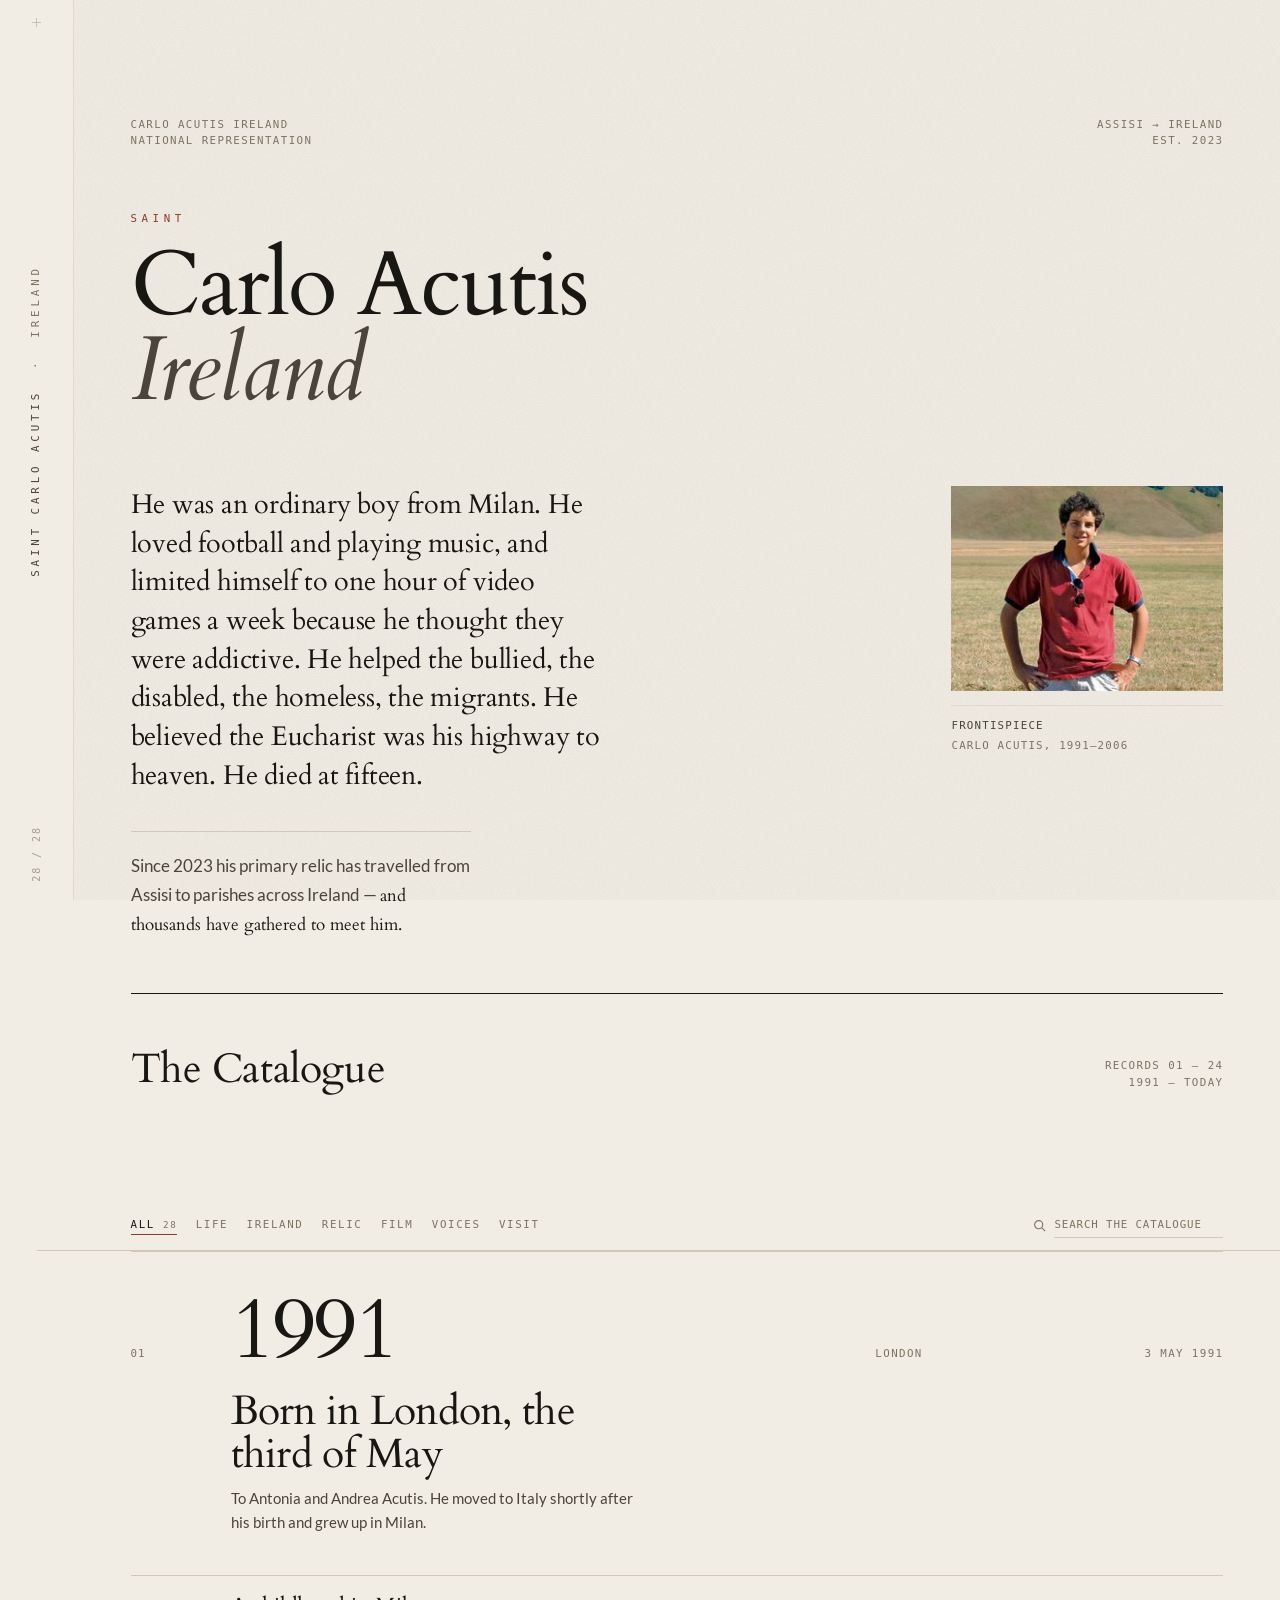
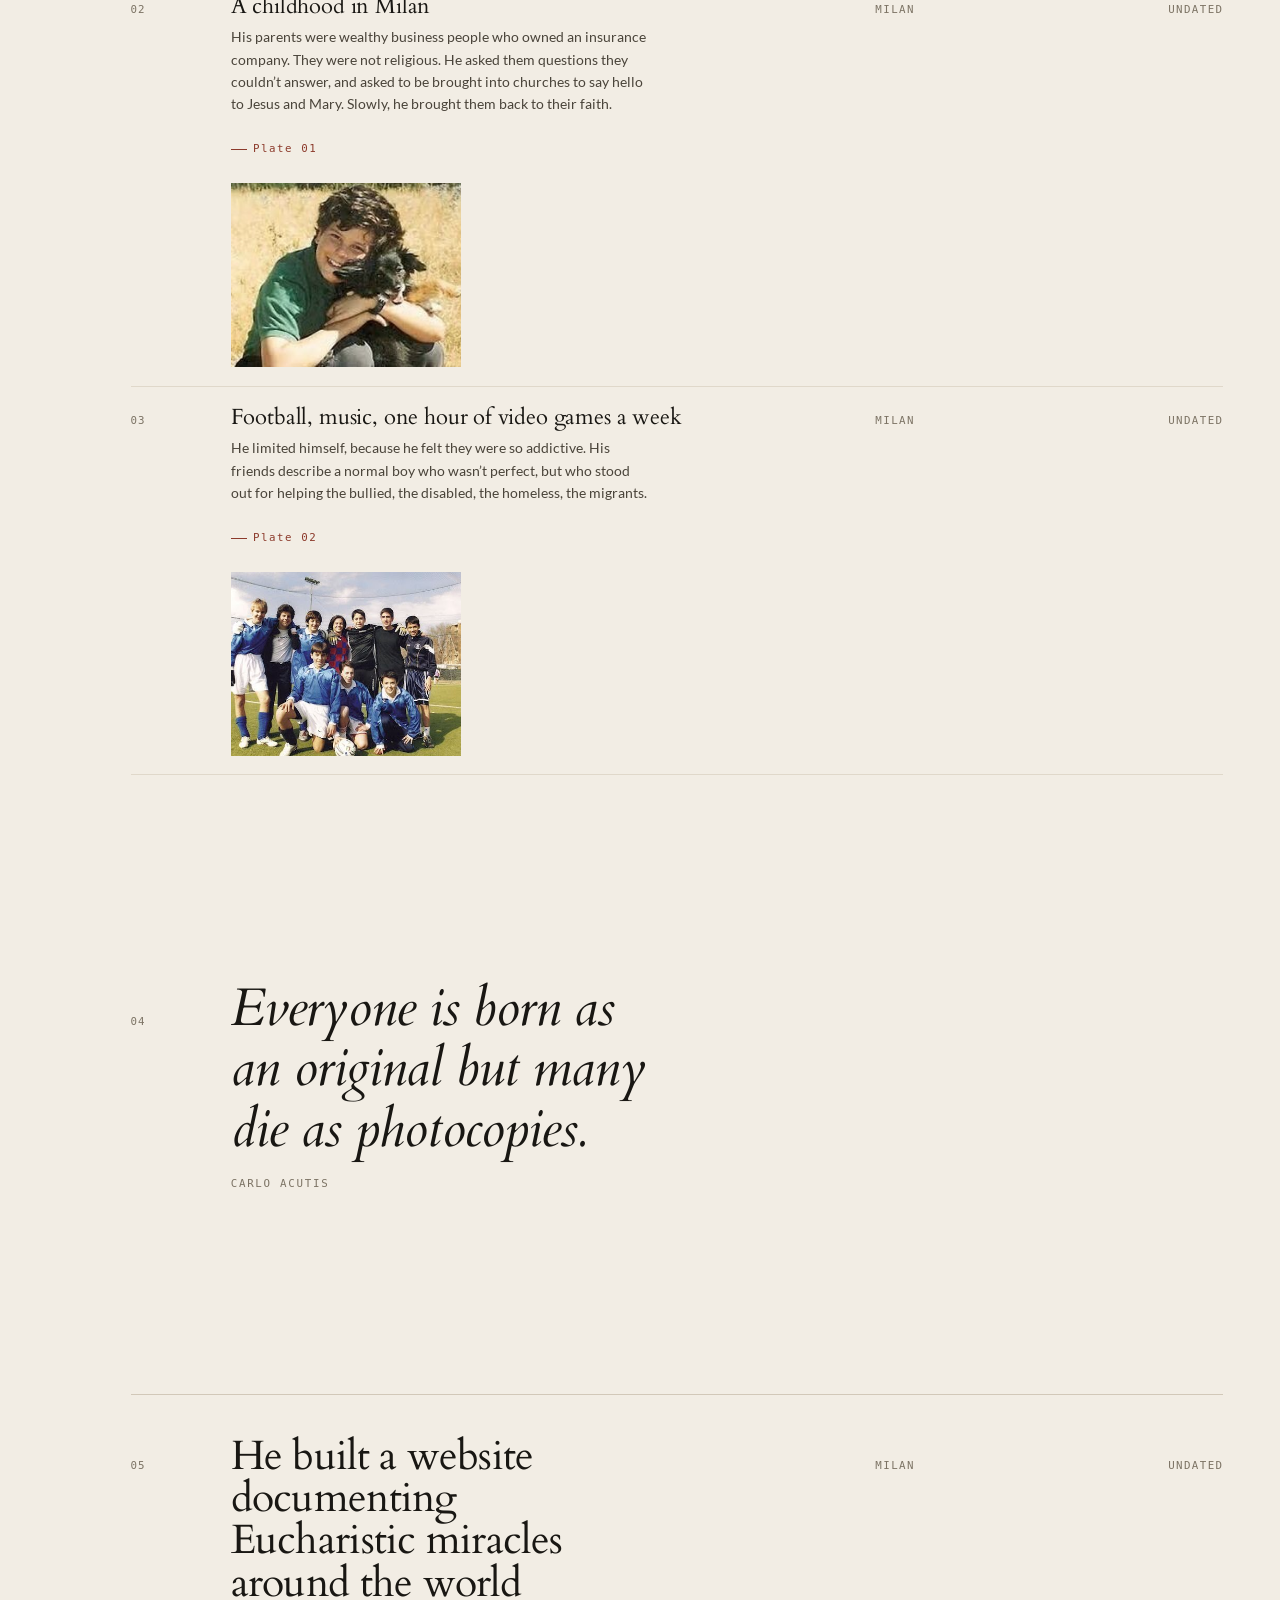
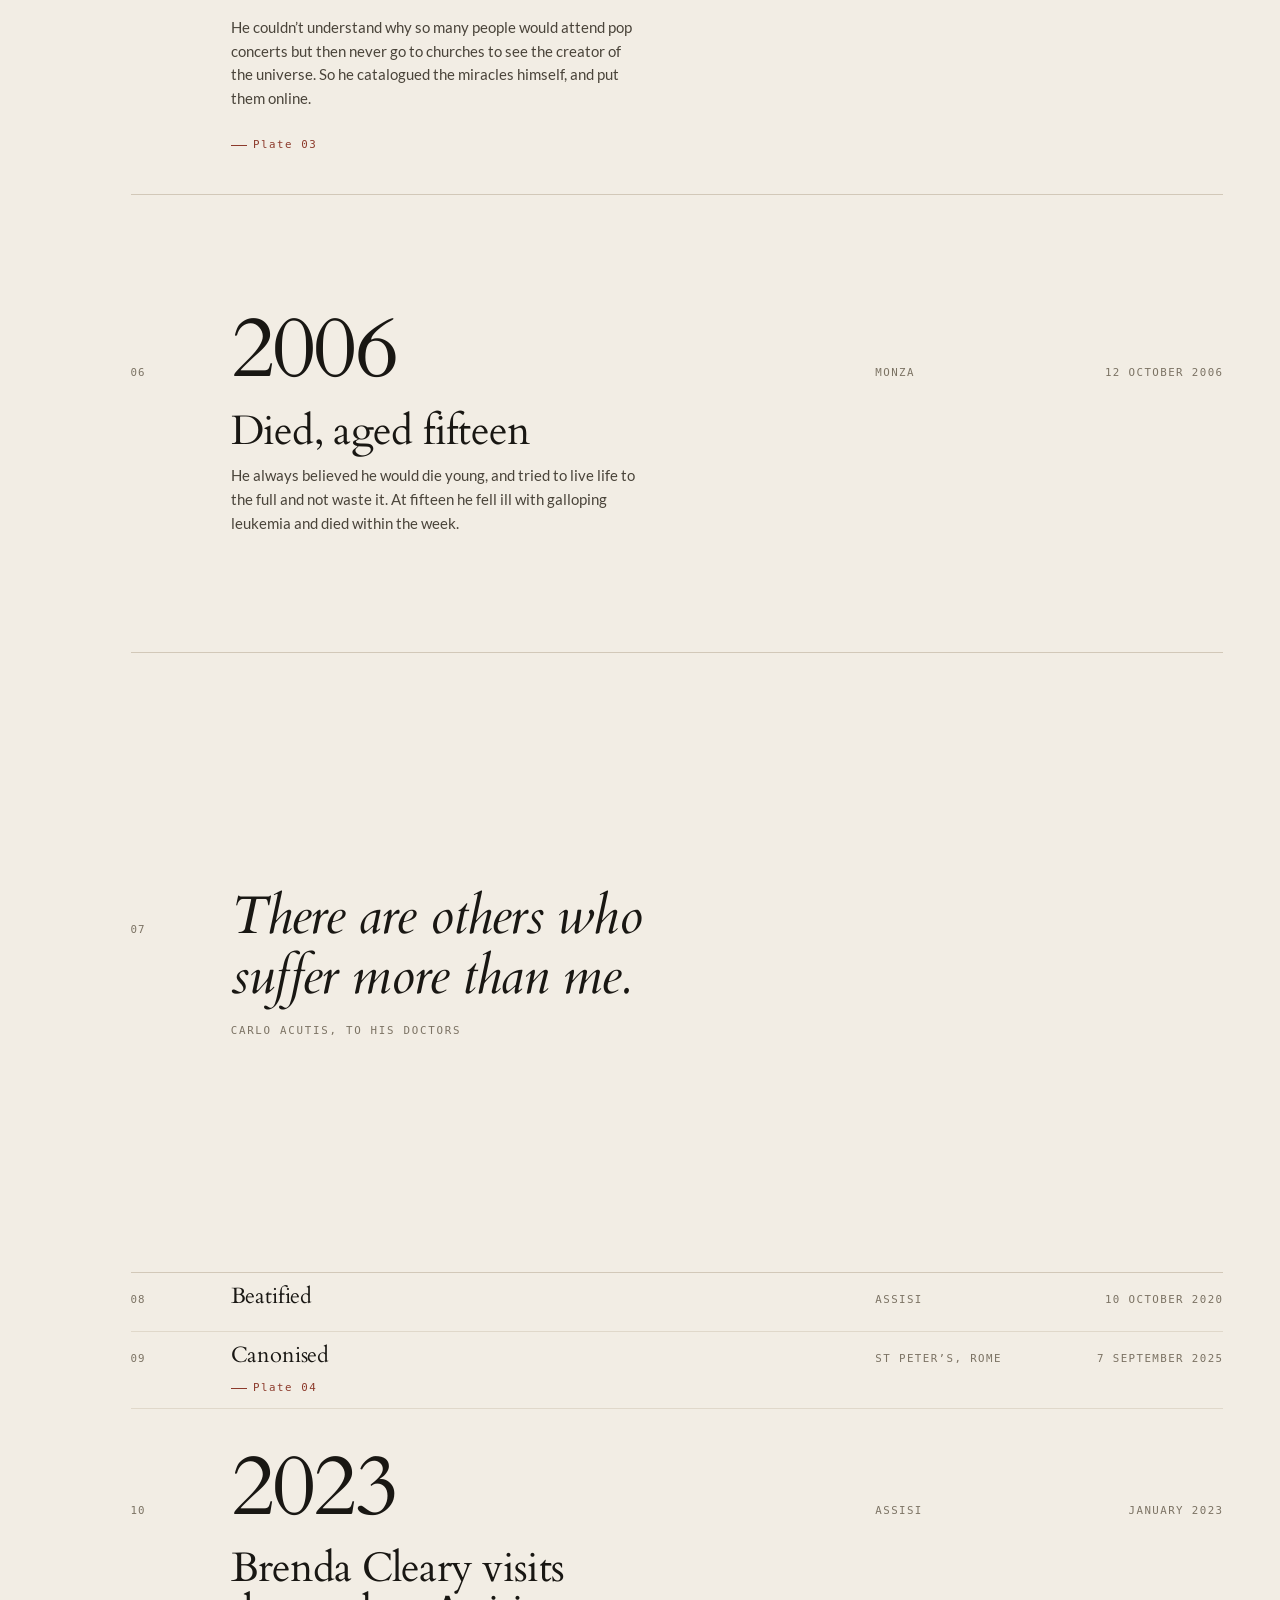
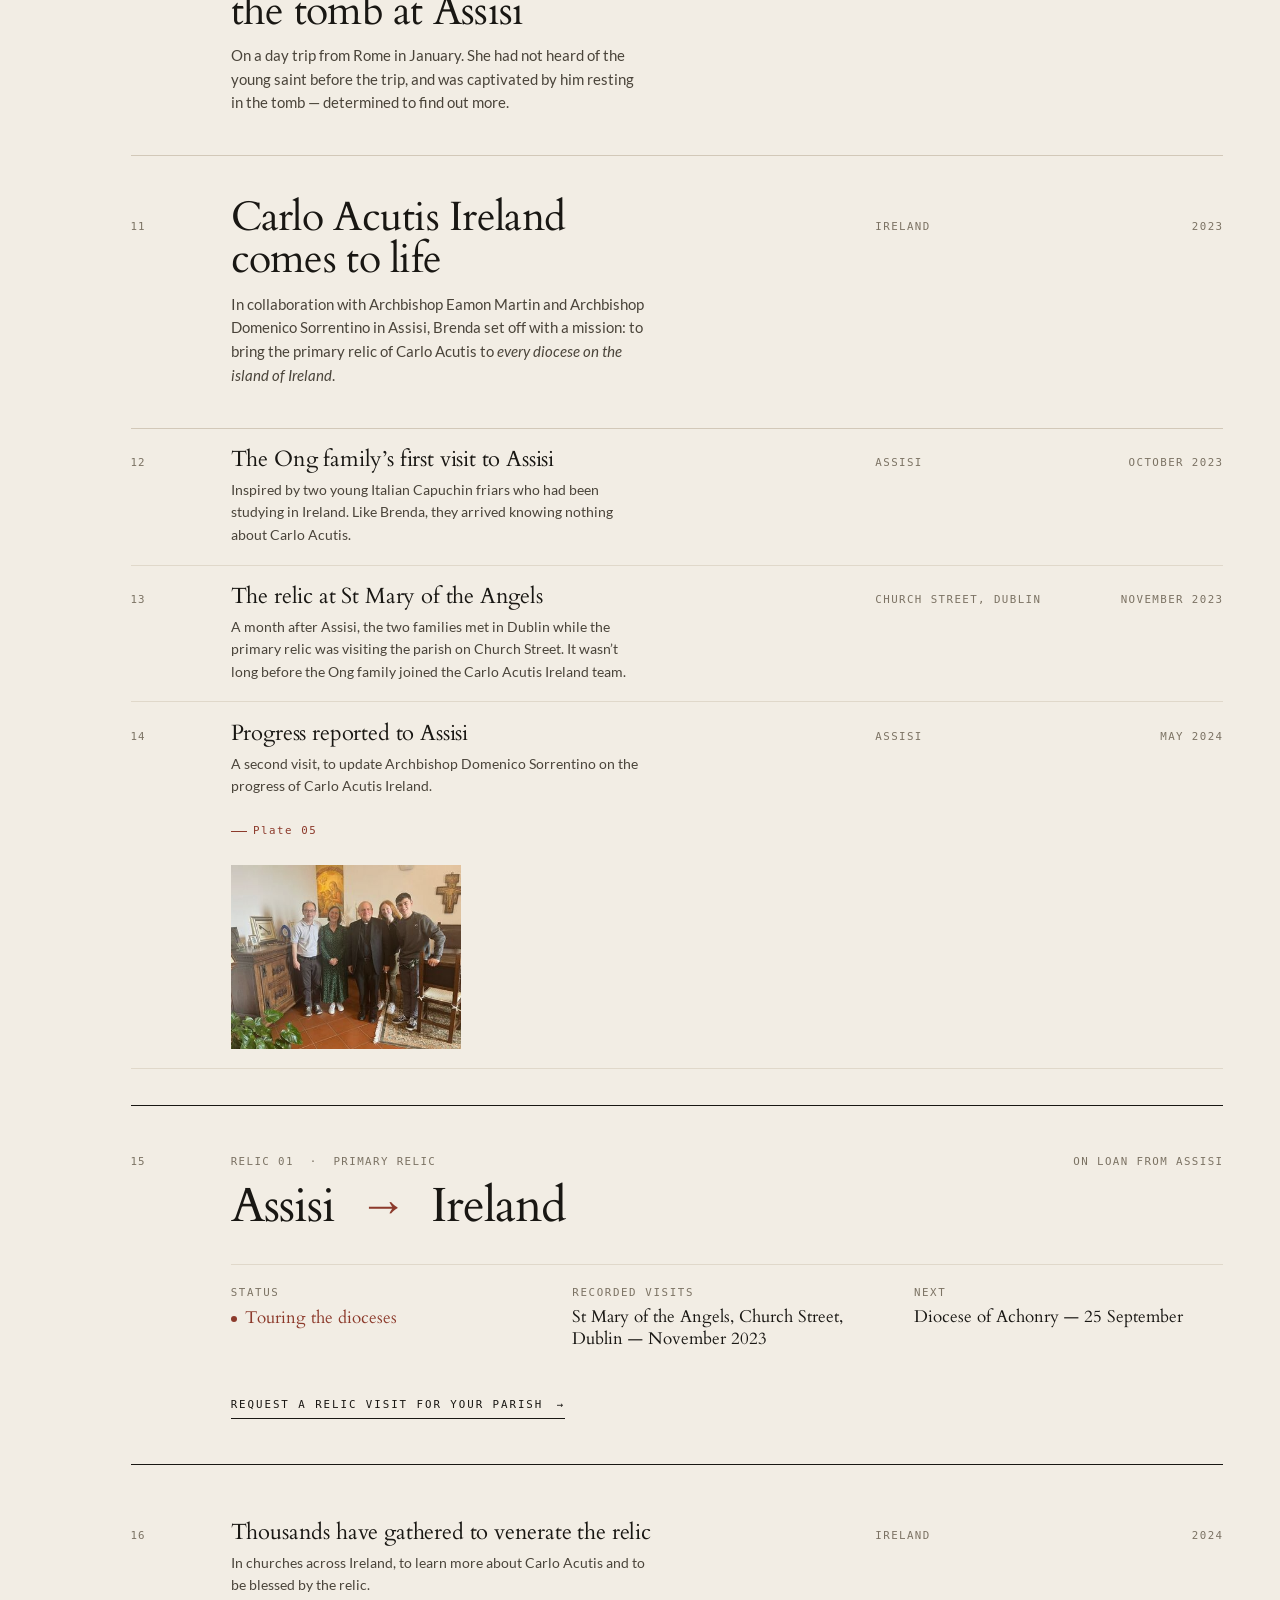
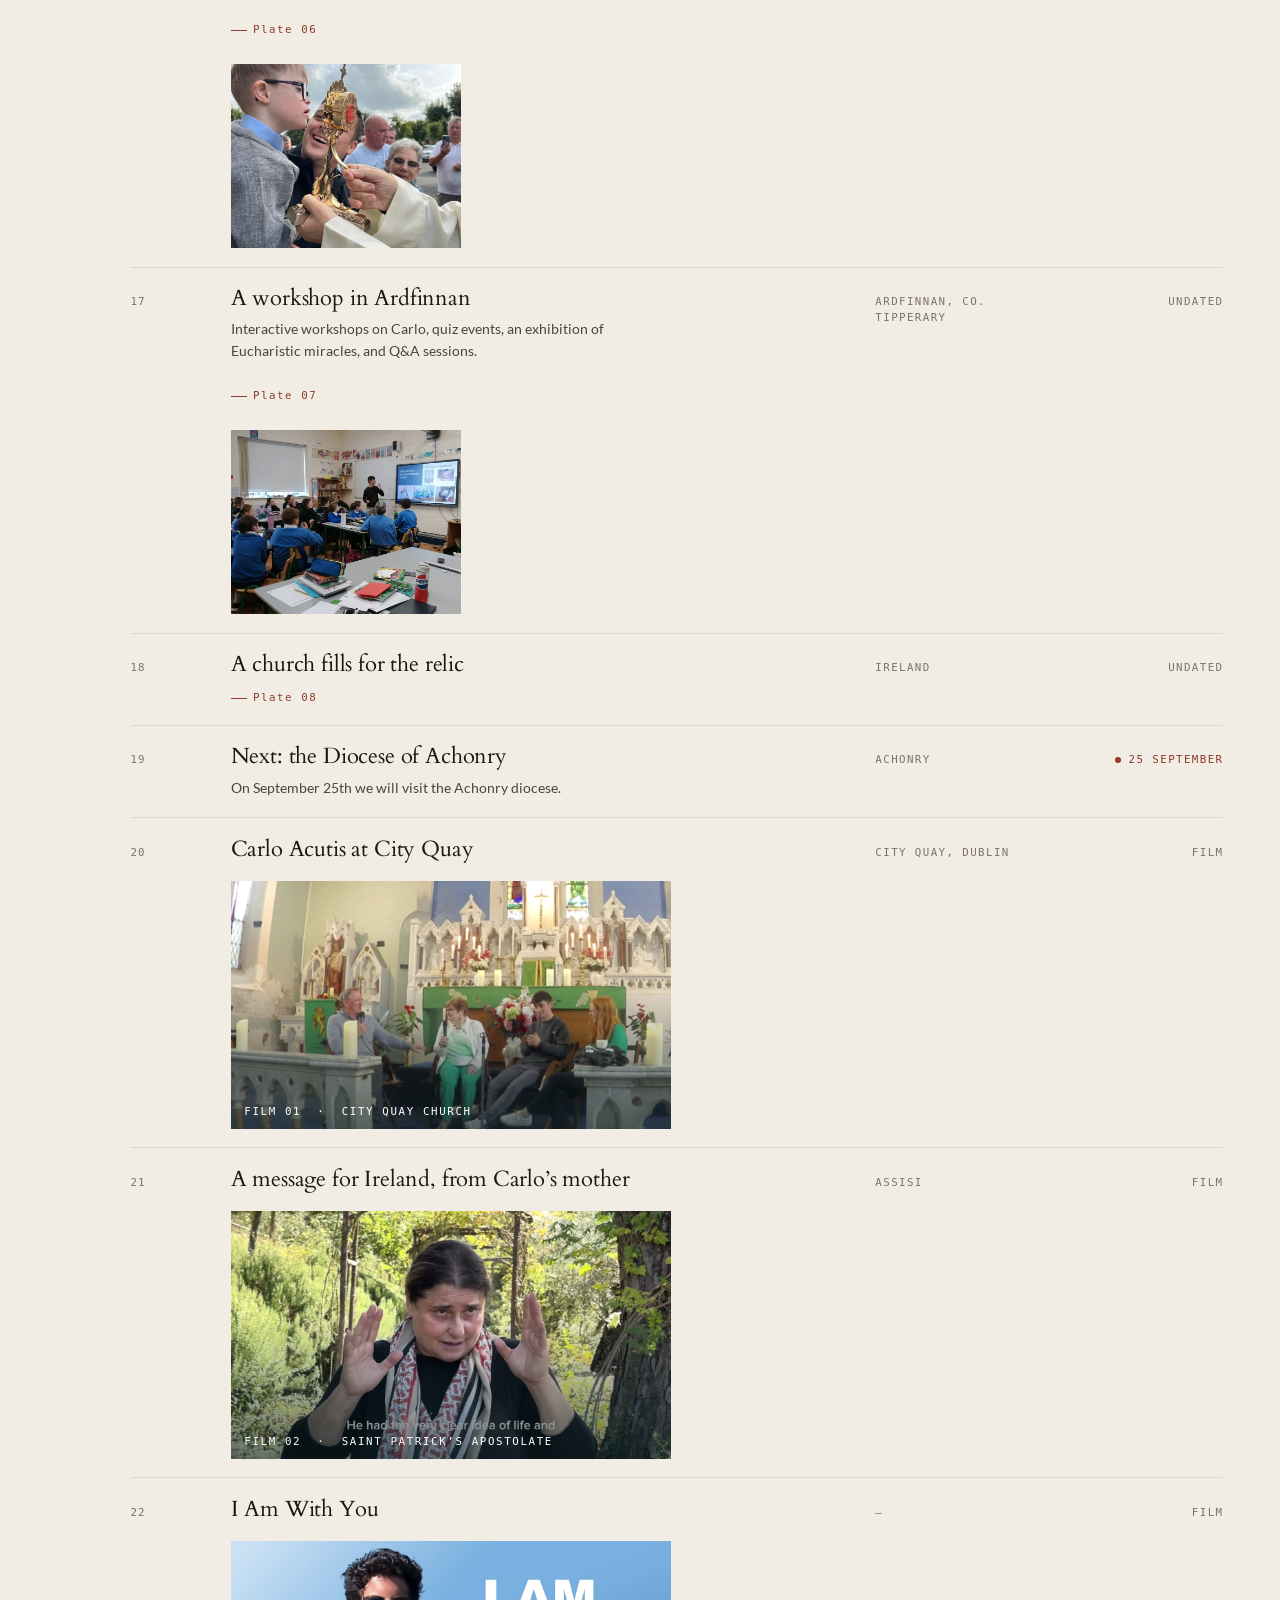
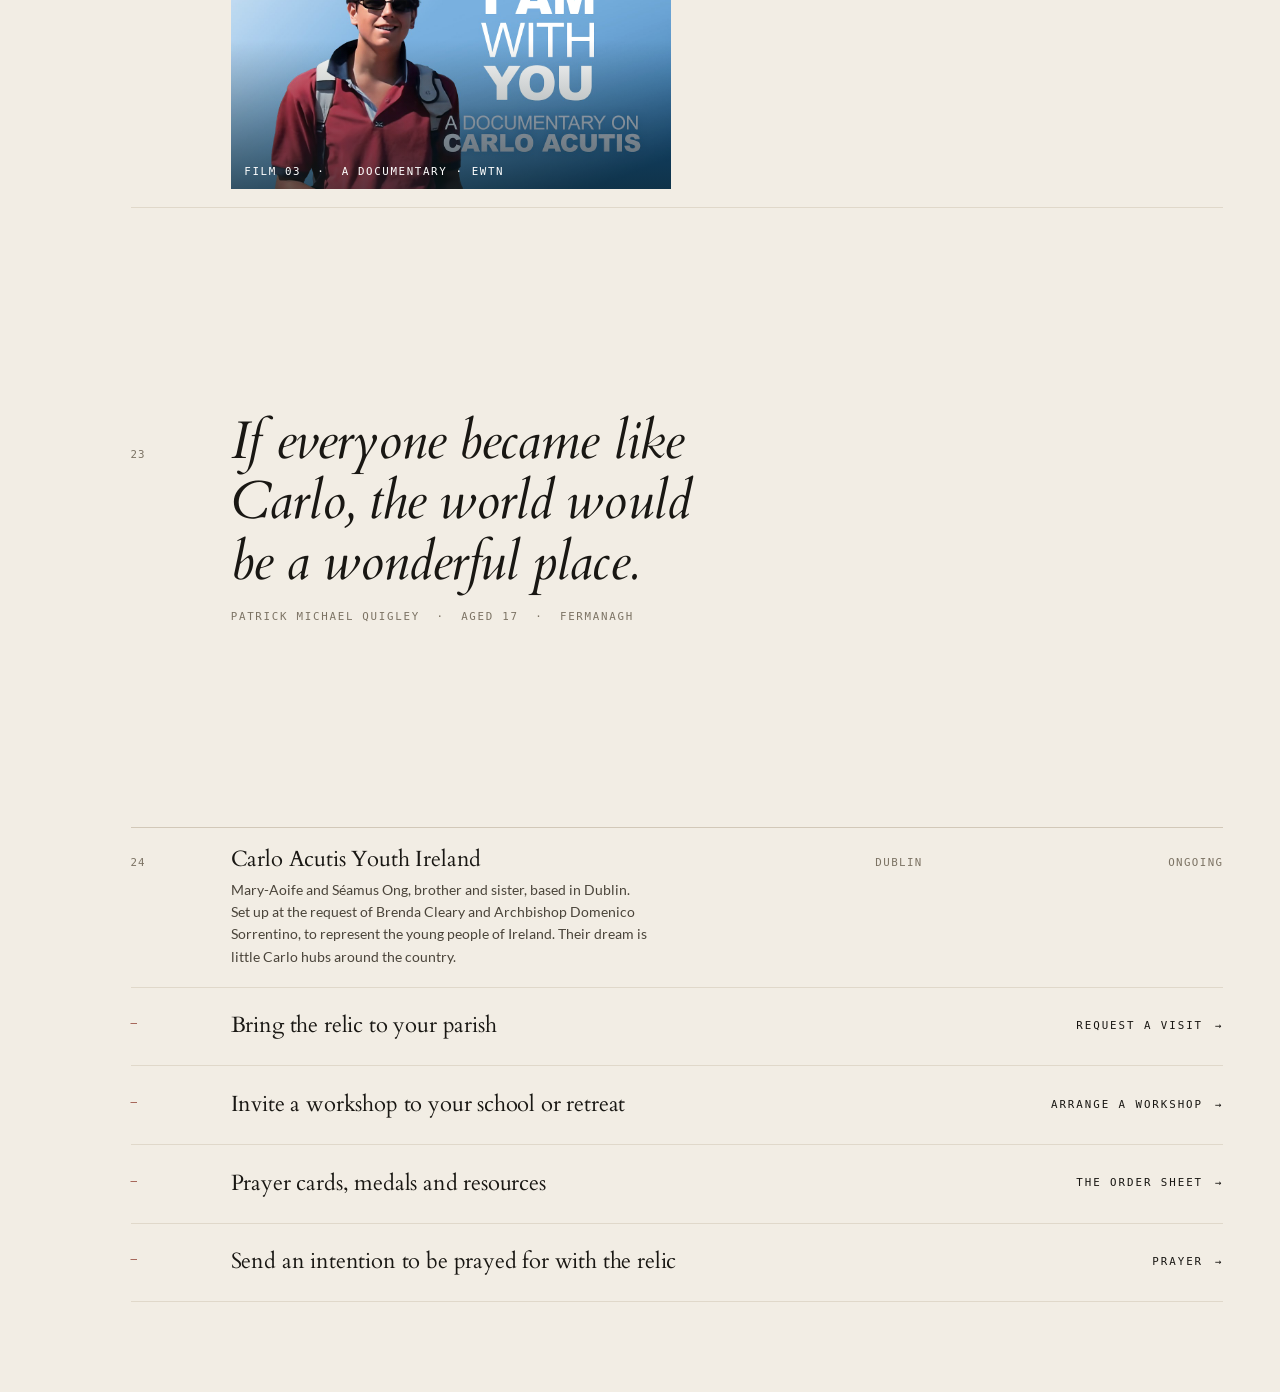
==== commit 8f70a824: "Prayer and Shop: the Chapel and the Order Sheet — the ecosystem is complete The last two rooms, and " ====
--- a/index.html
+++ b/index.html
@@ -512,10 +512,16 @@
       <span class="go">Arrange a workshop <span aria-hidden="true">&rarr;</span></span>
     </a>
 
-    <a class="rec rec--act" data-kind="visit" data-search="shop resources prayer cards rosary medals candles bookmark" href="shop.html">
+    <a class="rec rec--act" data-kind="visit" data-search="shop resources prayer cards rosary medals candles bookmark order sheet" href="shop.html">
       <p class="num">&mdash;</p>
       <h3 class="ttl">Prayer cards, medals and resources</h3>
-      <span class="go">See the resources <span aria-hidden="true">&rarr;</span></span>
+      <span class="go">The order sheet <span aria-hidden="true">&rarr;</span></span>
+    </a>
+
+    <a class="rec rec--act" data-kind="visit prayer" data-search="prayer intention relic pray monthly prayer nights" href="prayer.html">
+      <p class="num">&mdash;</p>
+      <h3 class="ttl">Send an intention to be prayed for with the relic</h3>
+      <span class="go">Prayer <span aria-hidden="true">&rarr;</span></span>
     </a>
 
     <p class="noresult" id="noresult" hidden>No records match that search.</p>
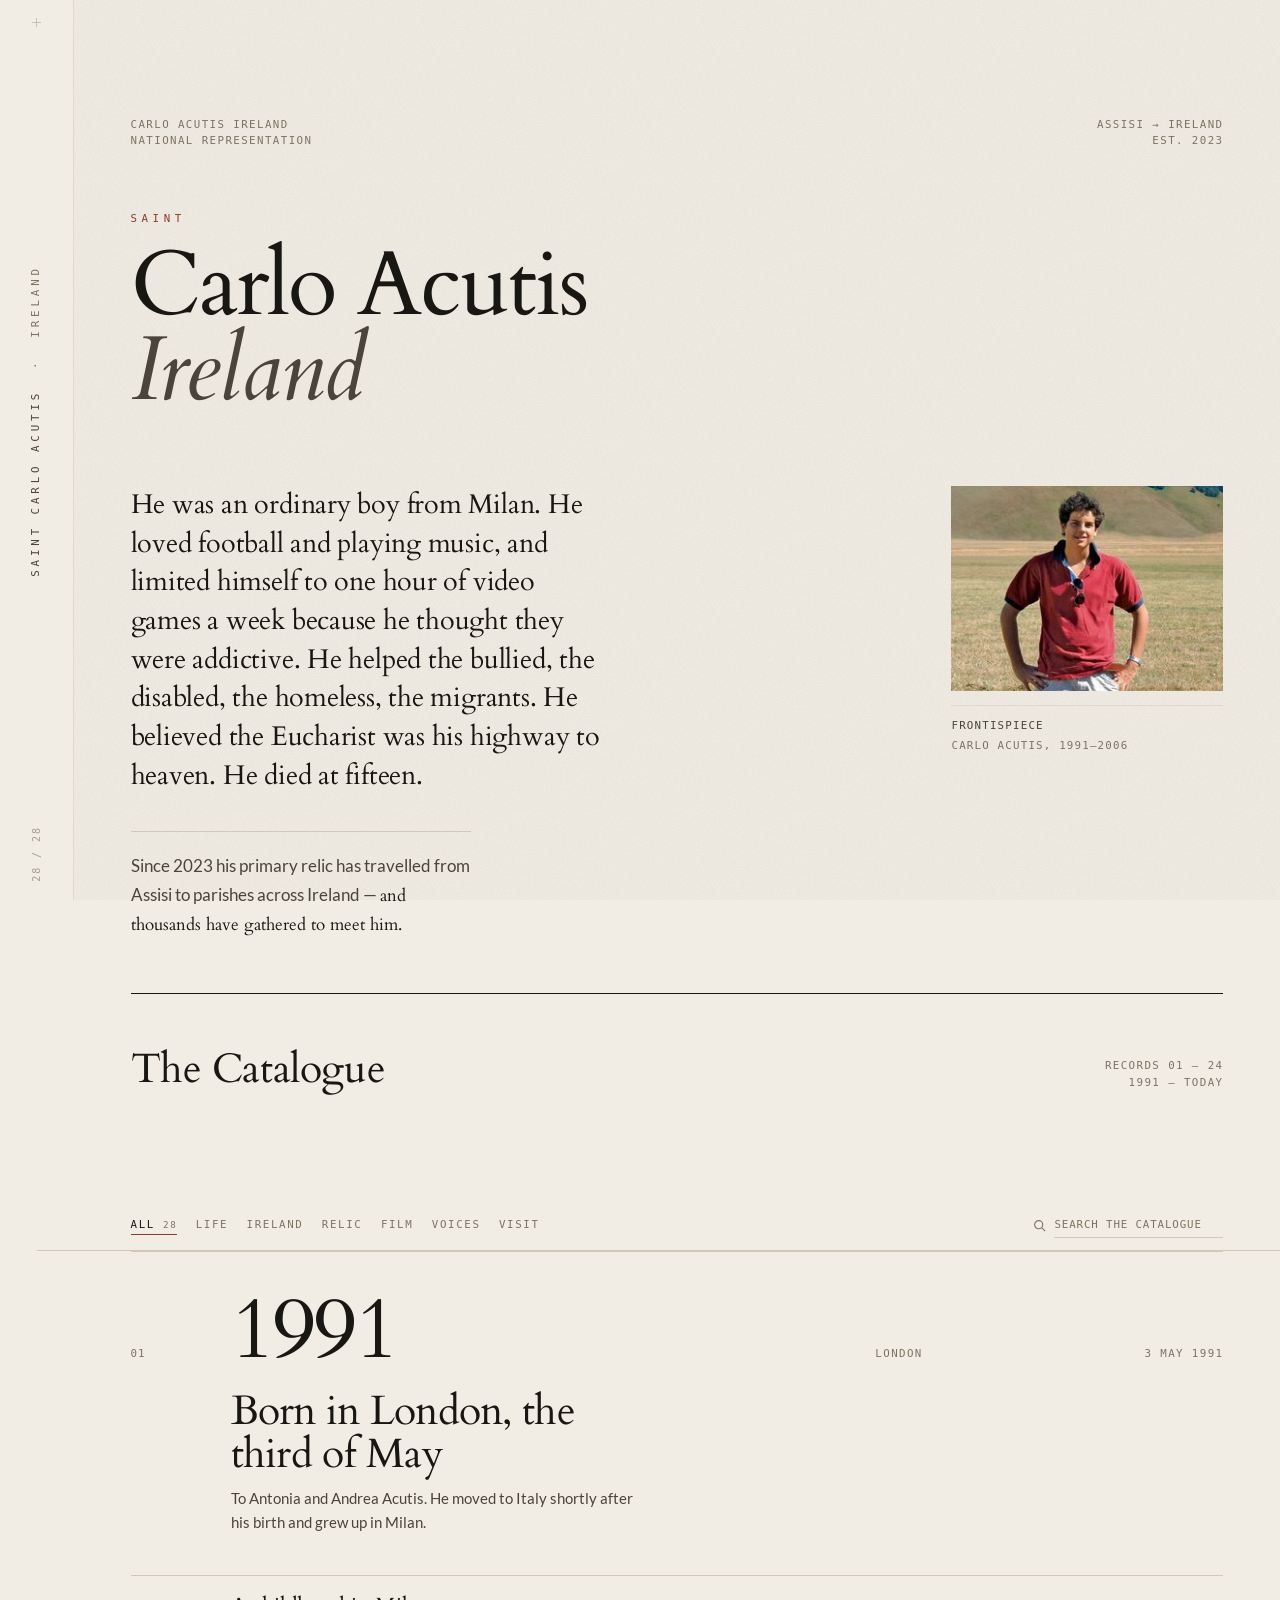
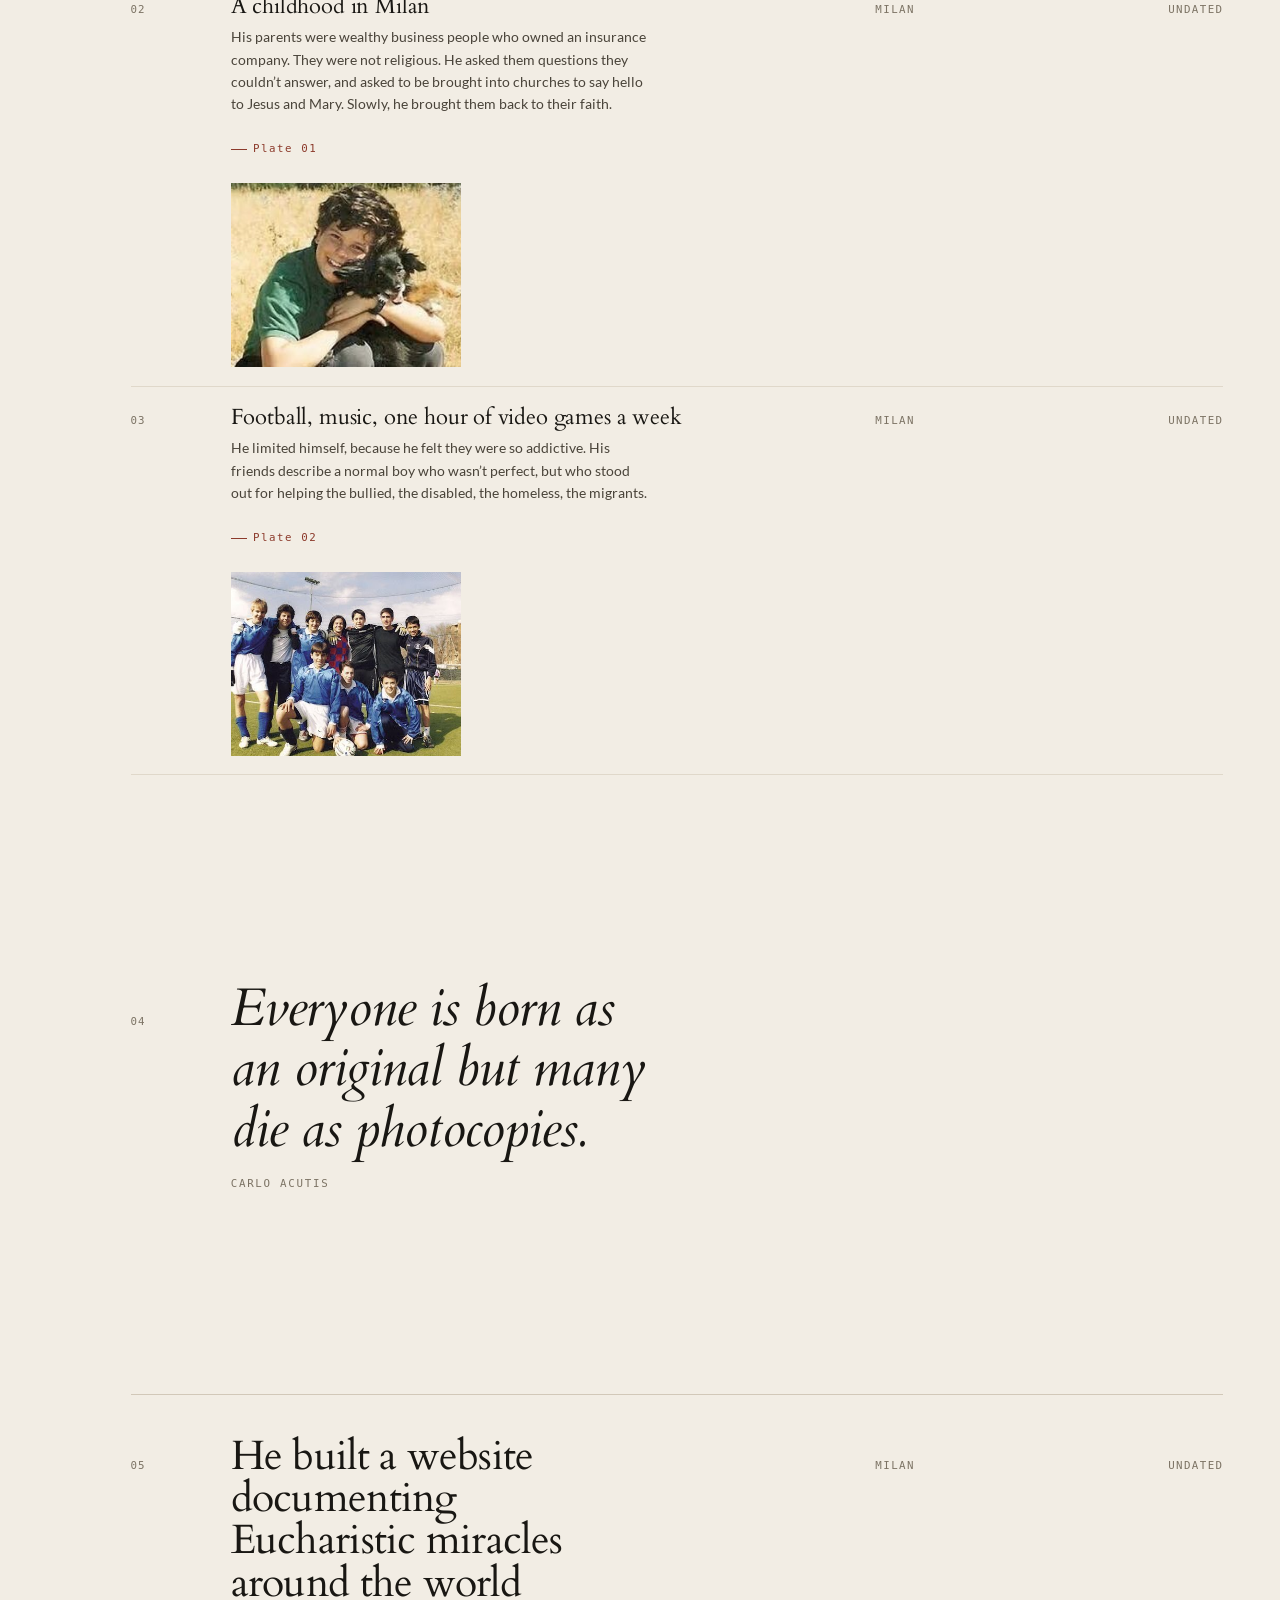
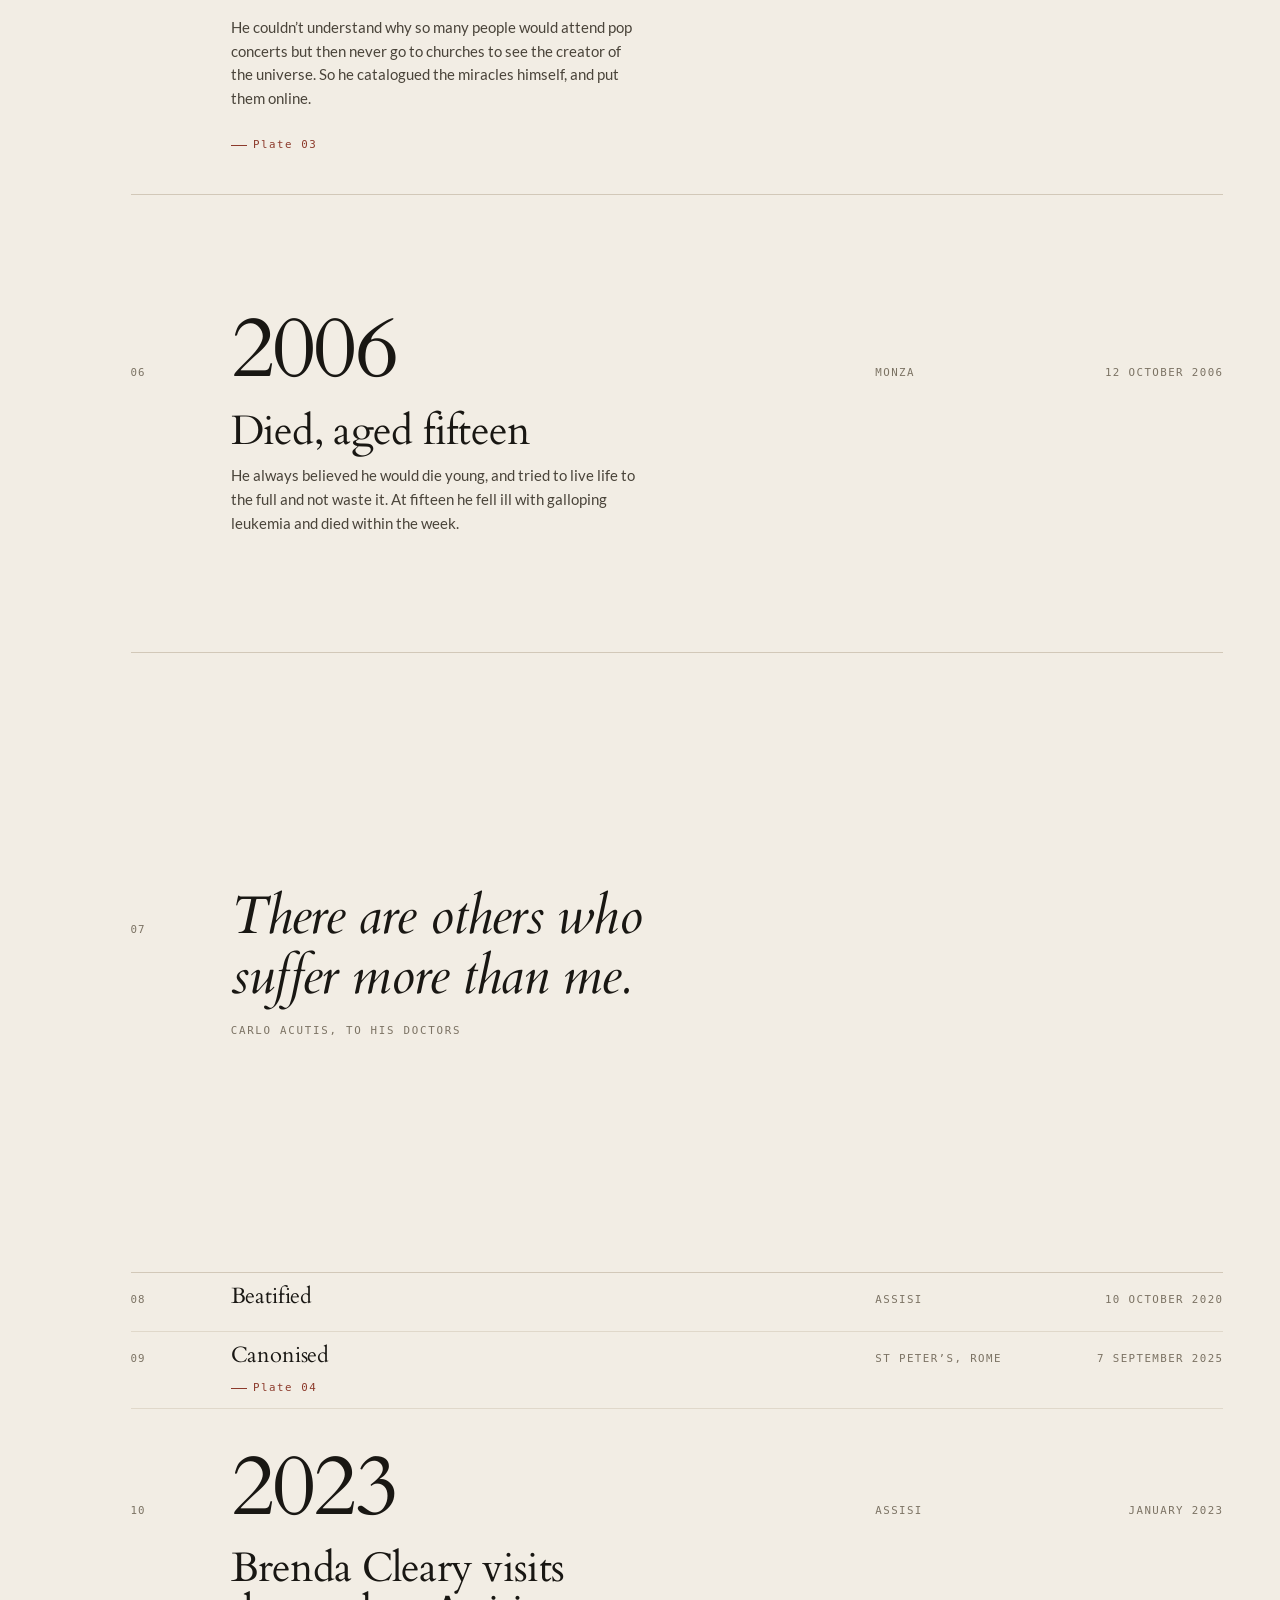
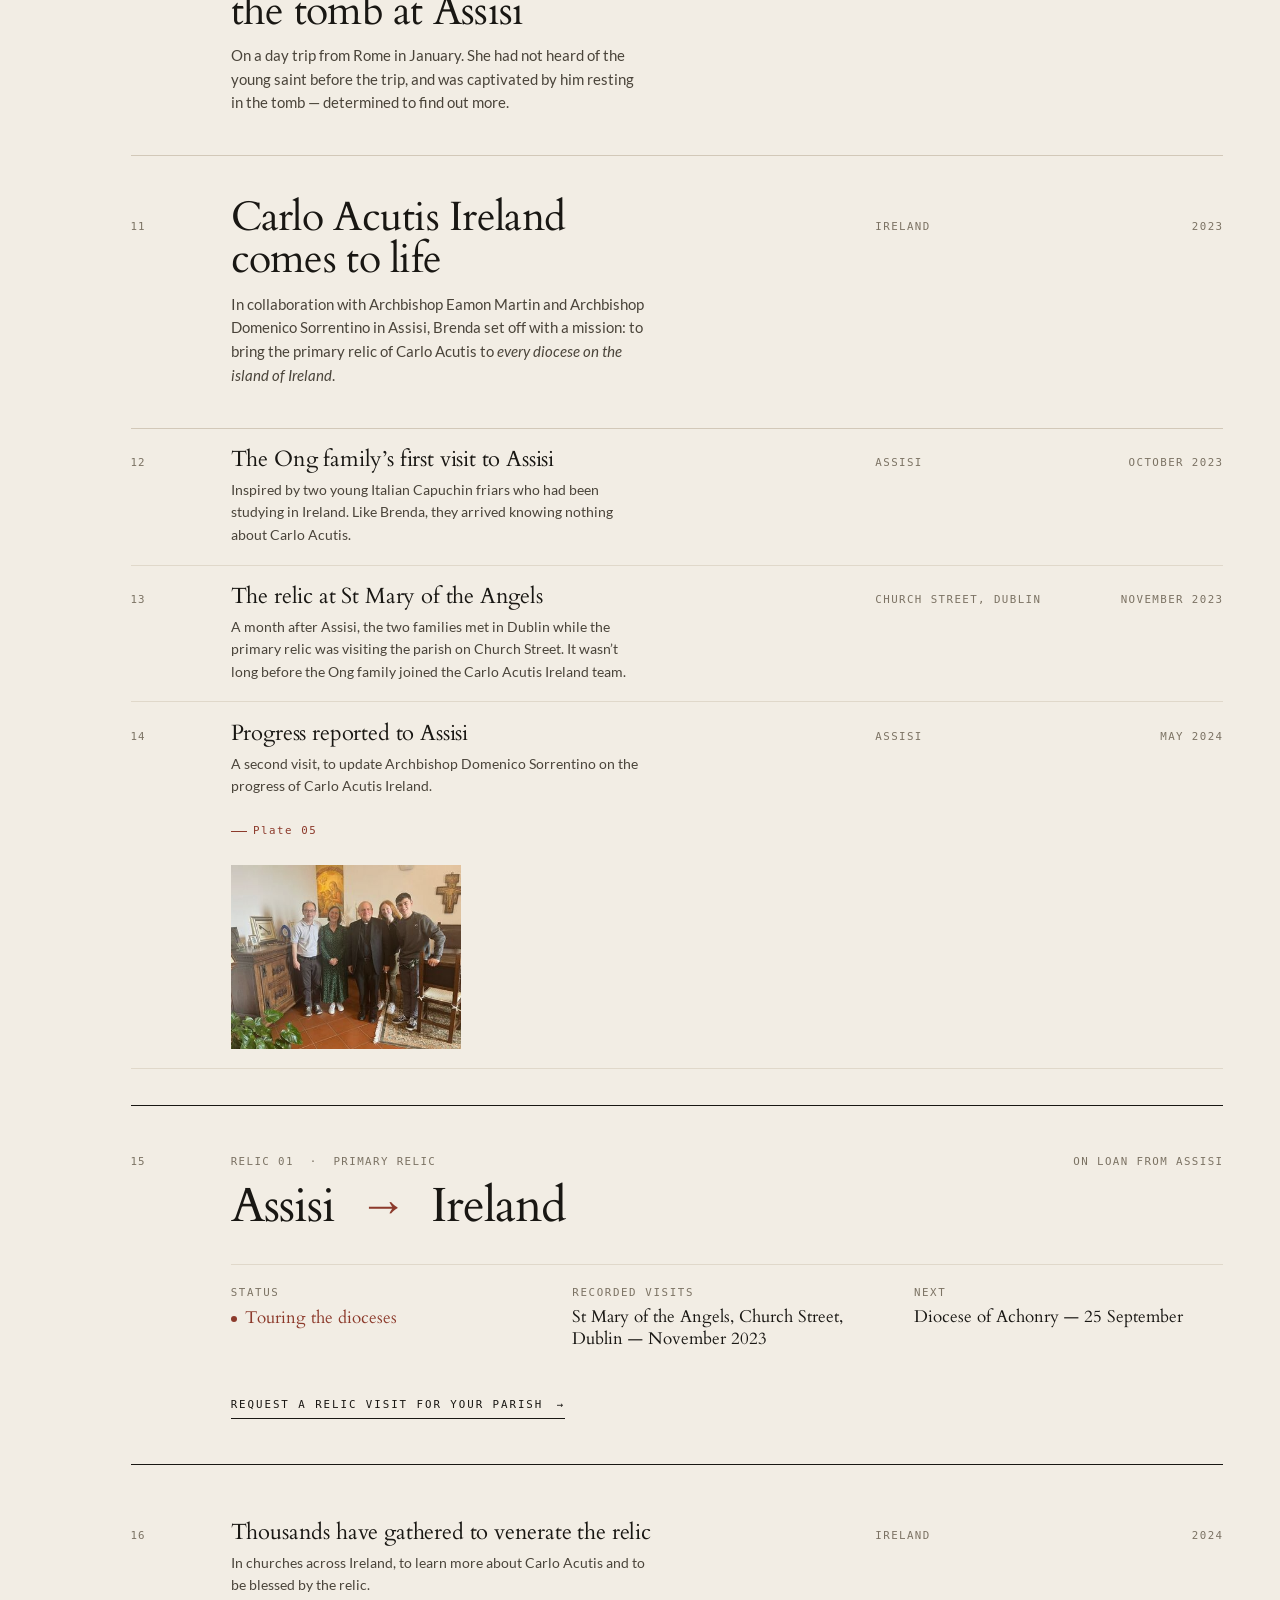
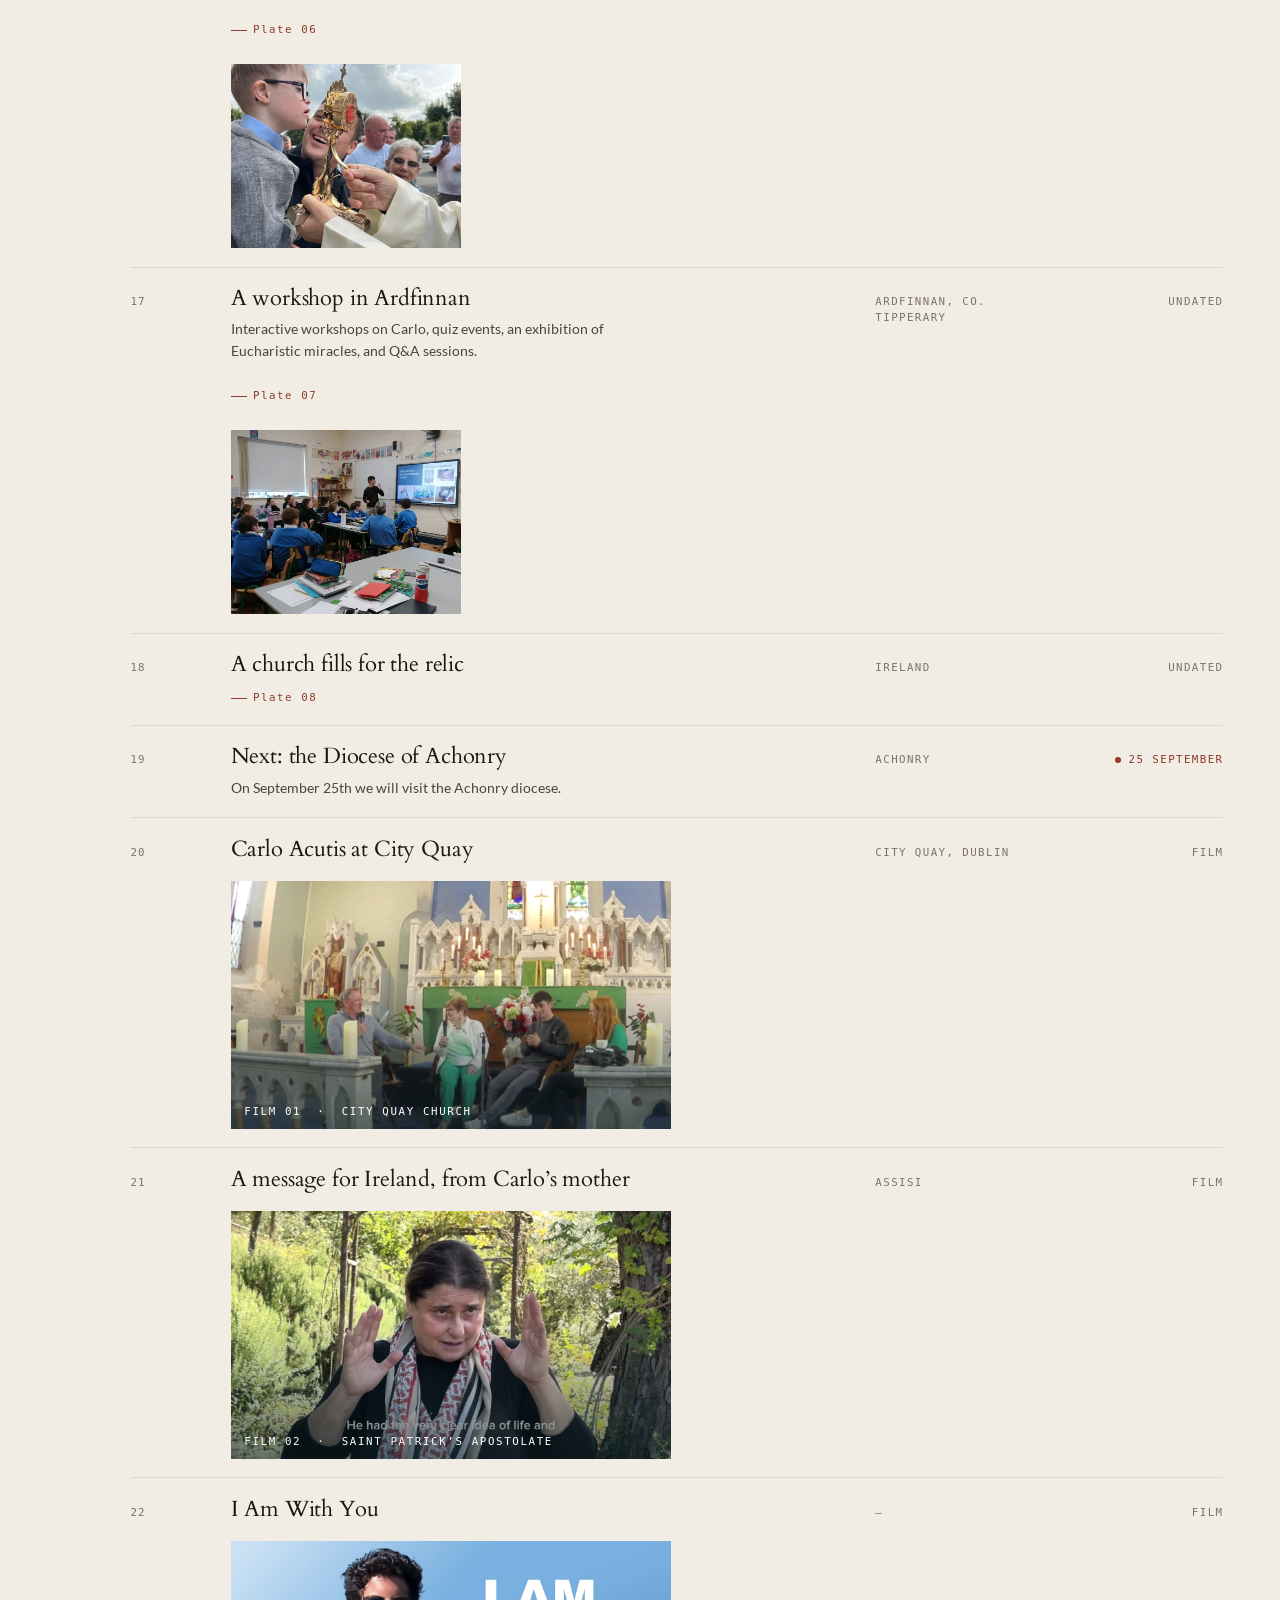
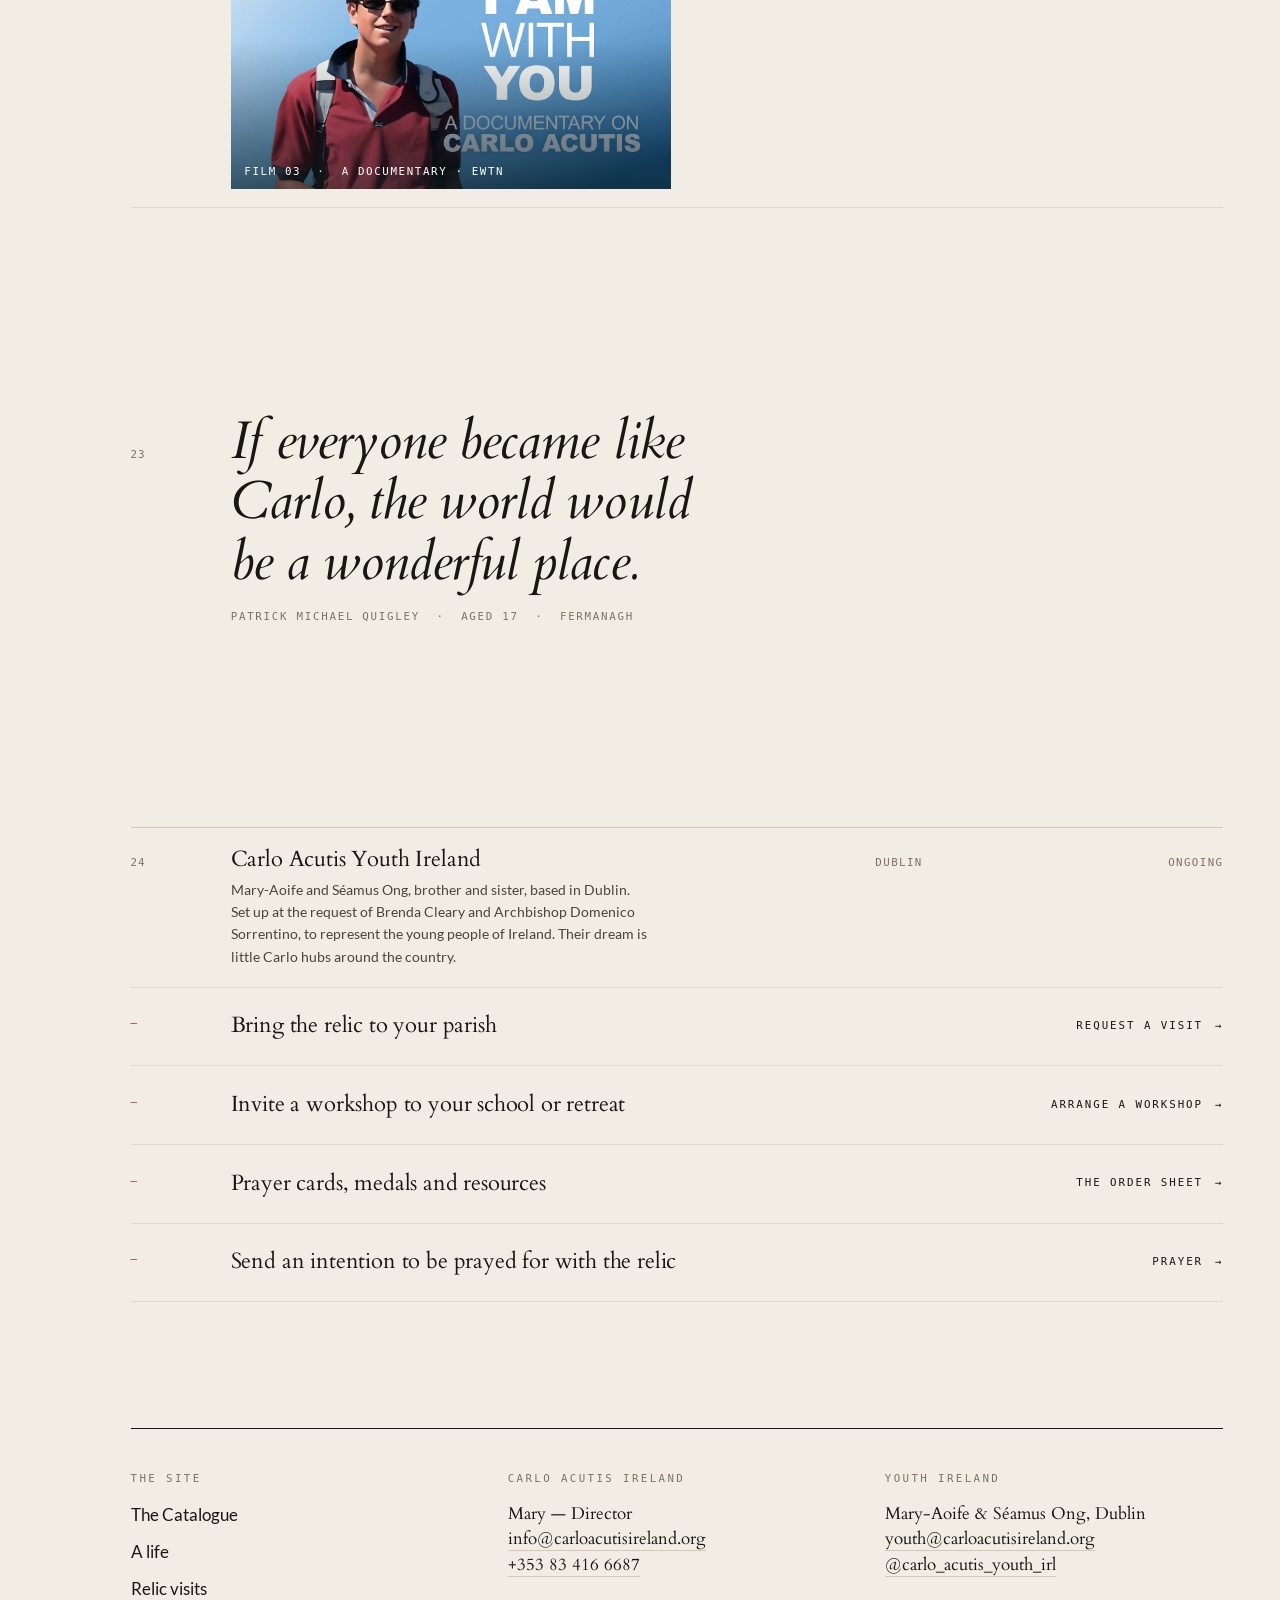
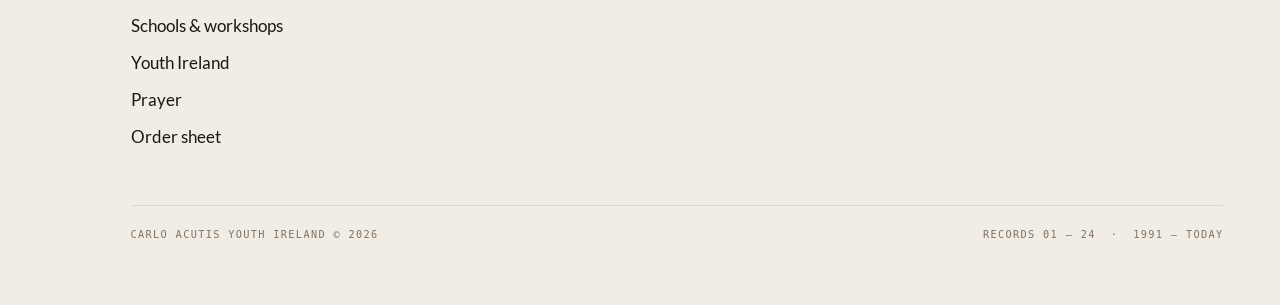
==== commit 4be99ddd: "Home: add the colophon The catalogue was the one page without a footer, which left it as the only pl" ====
--- a/index.html
+++ b/index.html
@@ -14,6 +14,7 @@
 <meta property="og:image" content="https://www.carloacutisireland.org/uploads/1/2/2/5/122563310/published/whatsapp-image-2024-08-01-at-17-40-385b78.jpg">
 <meta property="og:url" content="https://www.carloacutisireland.org/">
 <meta name="twitter:card" content="summary_large_image">
+<link rel="canonical" href="https://www.carloacutisireland.org/">
 
 <link rel="icon" href="assets/img/favicon.svg" type="image/svg+xml">
 <link rel="mask-icon" href="assets/img/favicon.svg" color="#0E1F22">
@@ -526,6 +527,40 @@
 
     <p class="noresult" id="noresult" hidden>No records match that search.</p>
   </main>
+
+  <!-- ======================= COLOPHON ======================= -->
+  <footer class="colophon">
+    <div class="colophon-grid">
+      <div>
+        <h2>The site</h2>
+        <ul>
+          <li><a href="index.html">The Catalogue</a></li>
+          <li><a href="about.html">A life</a></li>
+          <li><a href="relicvisit.html">Relic visits</a></li>
+          <li><a href="schoolworkshops.html">Schools &amp; workshops</a></li>
+          <li><a href="youth.html">Youth Ireland</a></li>
+          <li><a href="prayer.html">Prayer</a></li>
+          <li><a href="shop.html">Order sheet</a></li>
+        </ul>
+      </div>
+      <div>
+        <h2>Carlo Acutis Ireland</h2>
+        <p class="cont">Mary &mdash; Director<br>
+           <a href="mailto:info@carloacutisireland.org">info@carloacutisireland.org</a><br>
+           <a href="tel:+353834166687">+353 83 416 6687</a></p>
+      </div>
+      <div>
+        <h2>Youth Ireland</h2>
+        <p class="cont">Mary-Aoife &amp; Séamus Ong, Dublin<br>
+           <a href="mailto:youth@carloacutisireland.org">youth@carloacutisireland.org</a><br>
+           <a href="https://www.instagram.com/carlo_acutis_youth_irl/" target="_blank" rel="noopener">@carlo_acutis_youth_irl</a></p>
+      </div>
+    </div>
+    <div class="colophon-end">
+      <span>Carlo Acutis Youth Ireland &copy; 2026</span>
+      <span>Records 01 &mdash; 24 &nbsp;·&nbsp; 1991 &mdash; today</span>
+    </div>
+  </footer>
 </div>
 
 <!-- ======================= THE PLATE ======================= -->
--- a/assets/css/base.css
+++ b/assets/css/base.css
@@ -130,3 +130,41 @@
   .spine-word{letter-spacing:.16em}
   .spine-count{font-size:calc(var(--t-meta) * .85)}
 }
+
+/* ==========================================================================
+   Global components — defined once here, used across pages.
+   The colophon and the honeypot are the same object everywhere, and the form
+   field shell is shared by the register and the order sheet. Page stylesheets
+   override only what genuinely differs (textarea heights, for instance).
+   ========================================================================== */
+
+/* --- Colophon ------------------------------------------------------------- */
+.colophon{margin-top:clamp(1.5rem,4vh,2.5rem);border-top:1px solid var(--ink);padding-block:clamp(2.25rem,5vh,3.25rem) clamp(3rem,7vh,4.5rem)}
+.colophon-grid{display:grid;grid-template-columns:repeat(3,minmax(0,1fr));gap:1.75rem clamp(1.5rem,3vw,3rem)}
+@media (max-width:760px){.colophon-grid{grid-template-columns:1fr}}
+.colophon h2{font:400 var(--t-meta)/1 var(--mono);letter-spacing:.22em;text-transform:uppercase;color:var(--ink-mute);margin-bottom:1rem}
+.colophon ul li{margin-bottom:.55rem}
+.colophon a{border-bottom:1px solid transparent;transition:color .2s var(--ease),border-color .2s var(--ease)}
+.colophon a:hover{color:var(--oxblood);border-bottom-color:var(--oxblood)}
+.colophon .cont{font-family:var(--serif);font-size:1.05rem;line-height:1.5}
+.colophon .cont a{border-bottom-color:var(--rule)}
+.colophon-end{
+  margin-top:clamp(2rem,5vh,3rem);padding-top:1.25rem;border-top:1px solid var(--rule-soft);
+  display:flex;flex-wrap:wrap;gap:.5rem 1.5rem;justify-content:space-between;
+  font:400 calc(var(--t-meta) * .95)/1.6 var(--mono);letter-spacing:.13em;text-transform:uppercase;color:var(--ink-mute);
+}
+
+/* --- Honeypot: hidden from people, filled in by bots ---------------------- */
+.hp{position:absolute;left:-9999px;width:1px;height:1px;overflow:hidden}
+
+/* --- Form field shell ----------------------------------------------------- */
+.fld{margin-bottom:1.15rem}
+.fld .req{color:var(--oxblood)}
+.fld input,.fld textarea{
+  width:100%;padding:.75rem .85rem;font:400 1rem/1.5 var(--sans);color:var(--ink);
+  background:var(--white);border:1px solid var(--rule);border-radius:0;
+  transition:border-color .22s var(--ease),box-shadow .22s var(--ease);
+}
+.fld input:focus,.fld textarea:focus{outline:0;border-color:var(--ink);box-shadow:0 0 0 2px rgba(140,58,43,.12)}
+.fld-pair{display:grid;grid-template-columns:1fr 1fr;gap:0 1.1rem}
+@media (max-width:560px){.fld-pair{grid-template-columns:1fr}}
--- a/assets/css/catalogue.css
+++ b/assets/css/catalogue.css
@@ -22,12 +22,6 @@
   margin-bottom:clamp(.9rem,2vh,1.5rem);
 }
 .opening h1 .ie{display:block;font-style:italic;color:var(--ink-mid)}
-
-.opening-statement{
-  max-width:46ch;margin-top:clamp(1.75rem,4vh,2.75rem);
-  font-size:var(--t-body);color:var(--ink-mid);
-}
-.opening-statement em{font-family:var(--serif);font-style:italic;color:var(--ink)}
 
 /* ---- Frontispiece ----------------------------------------------------
    A printed catalogue puts a plate facing its title page. This is that: one
